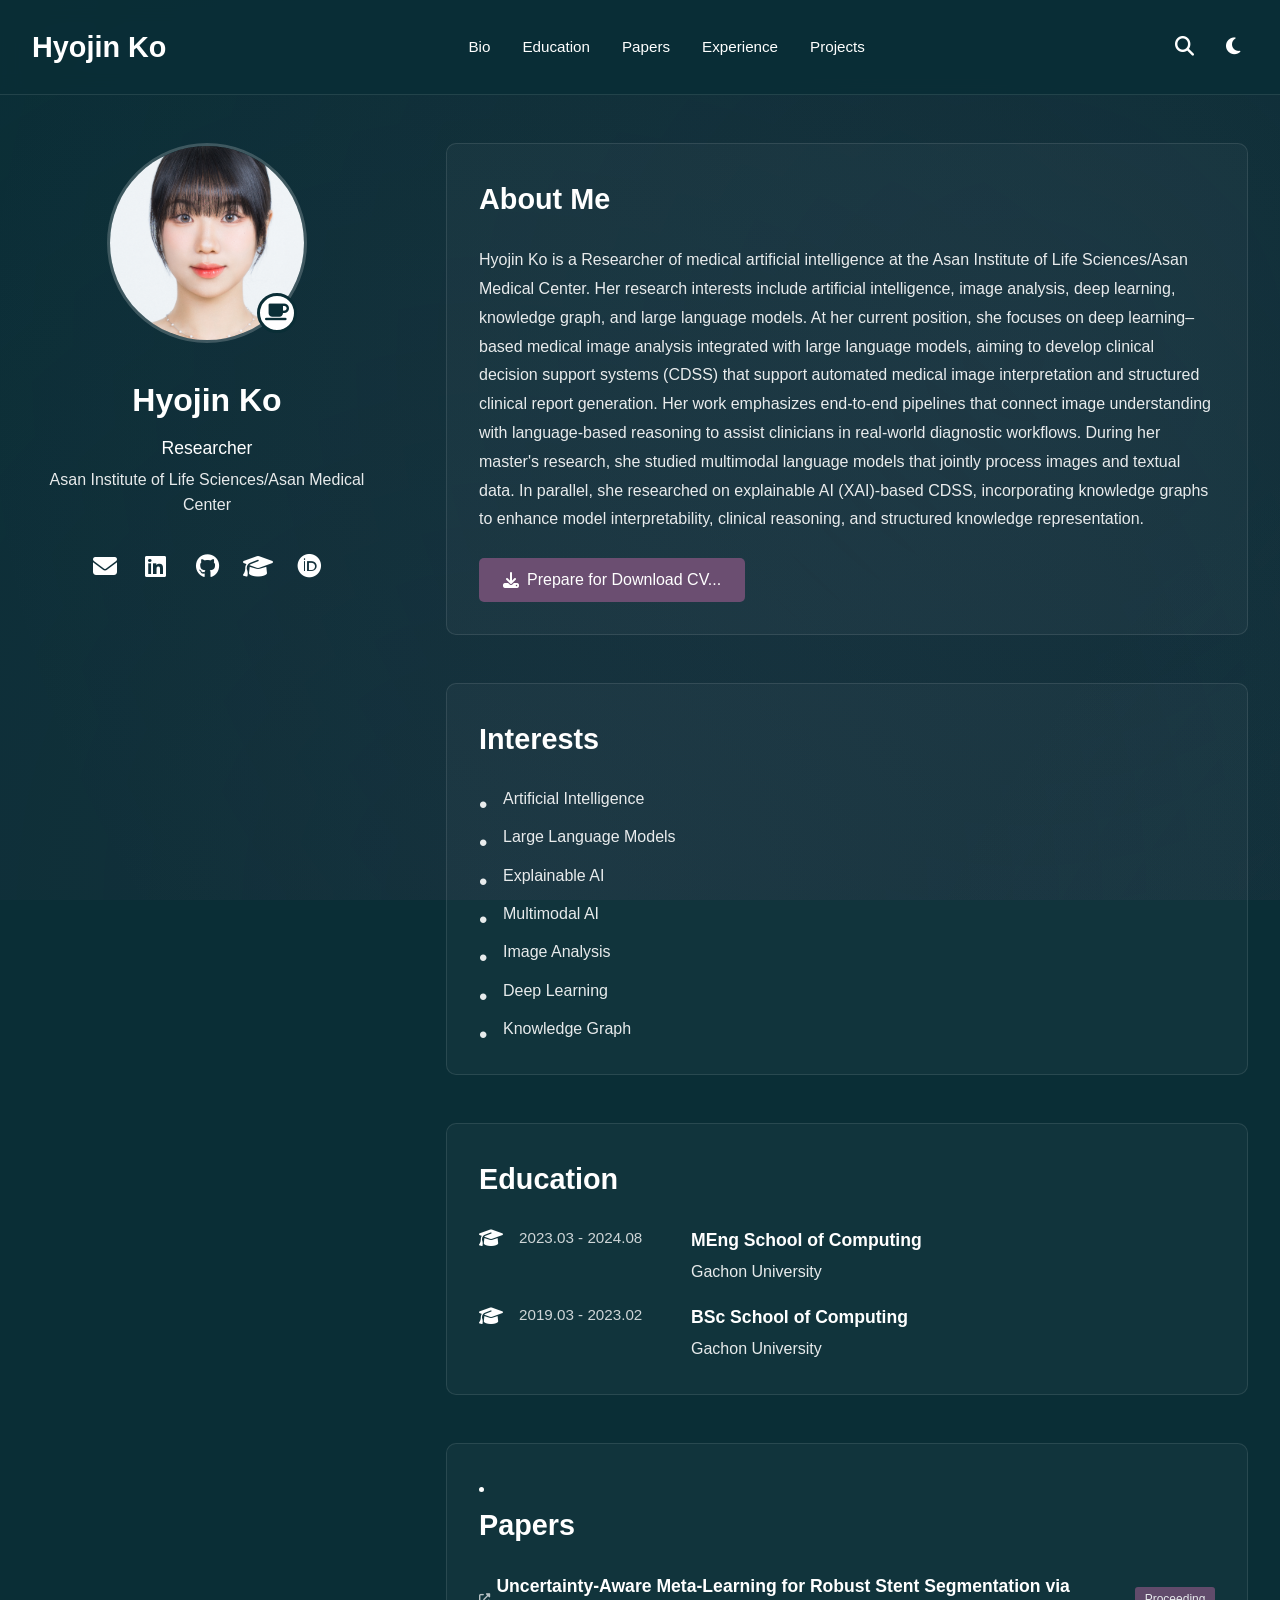
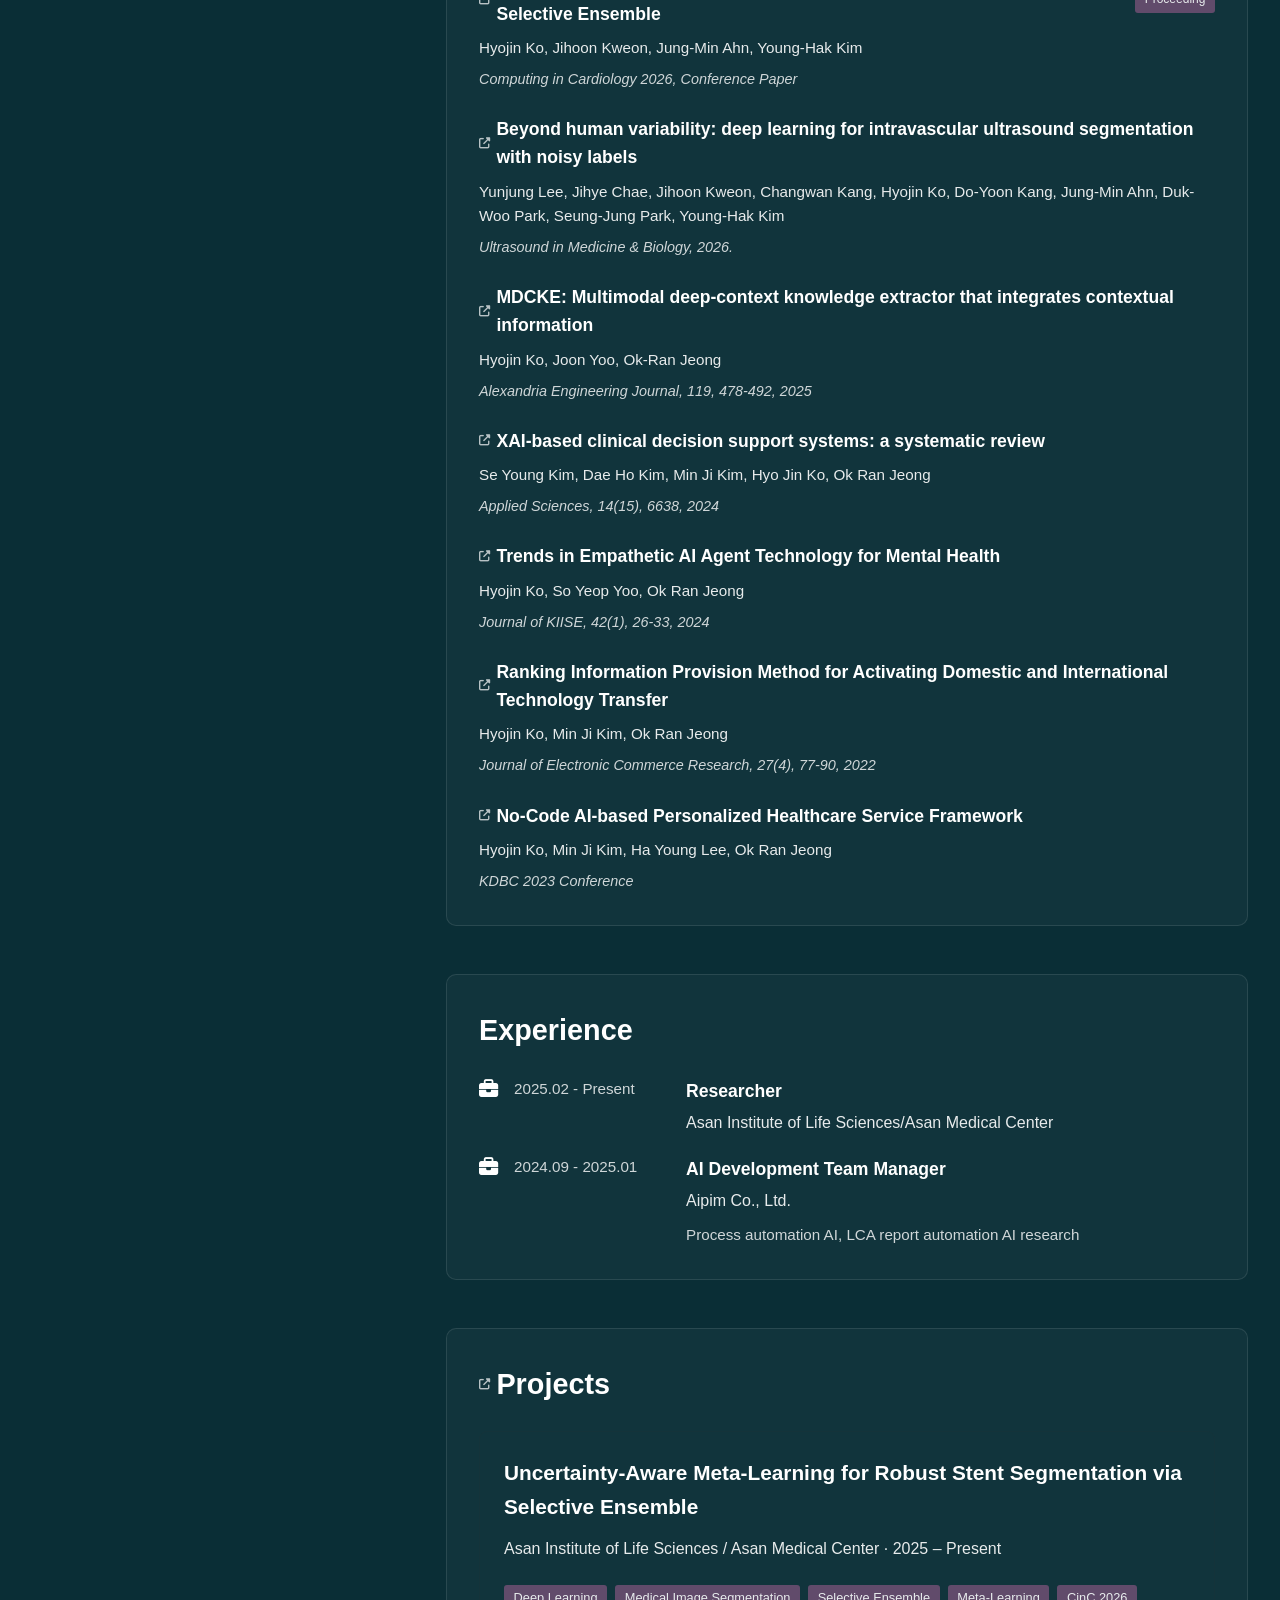
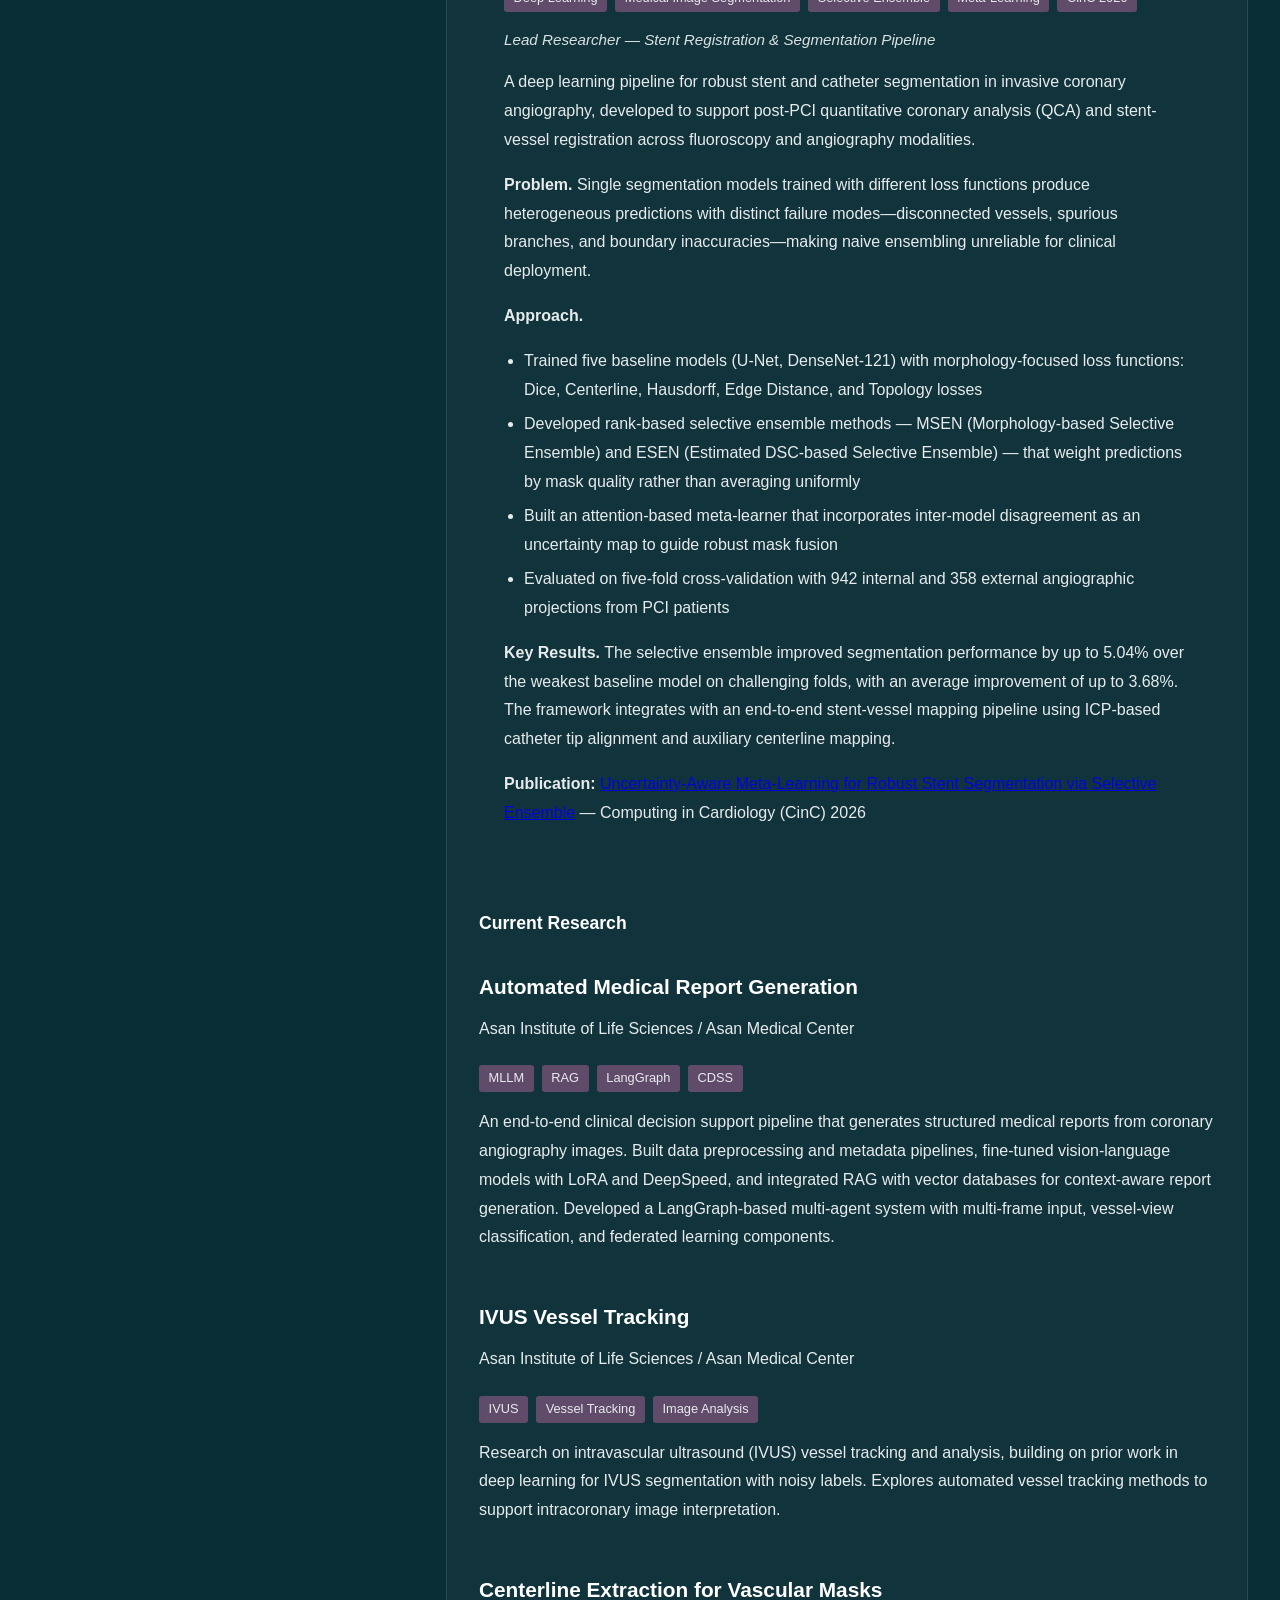
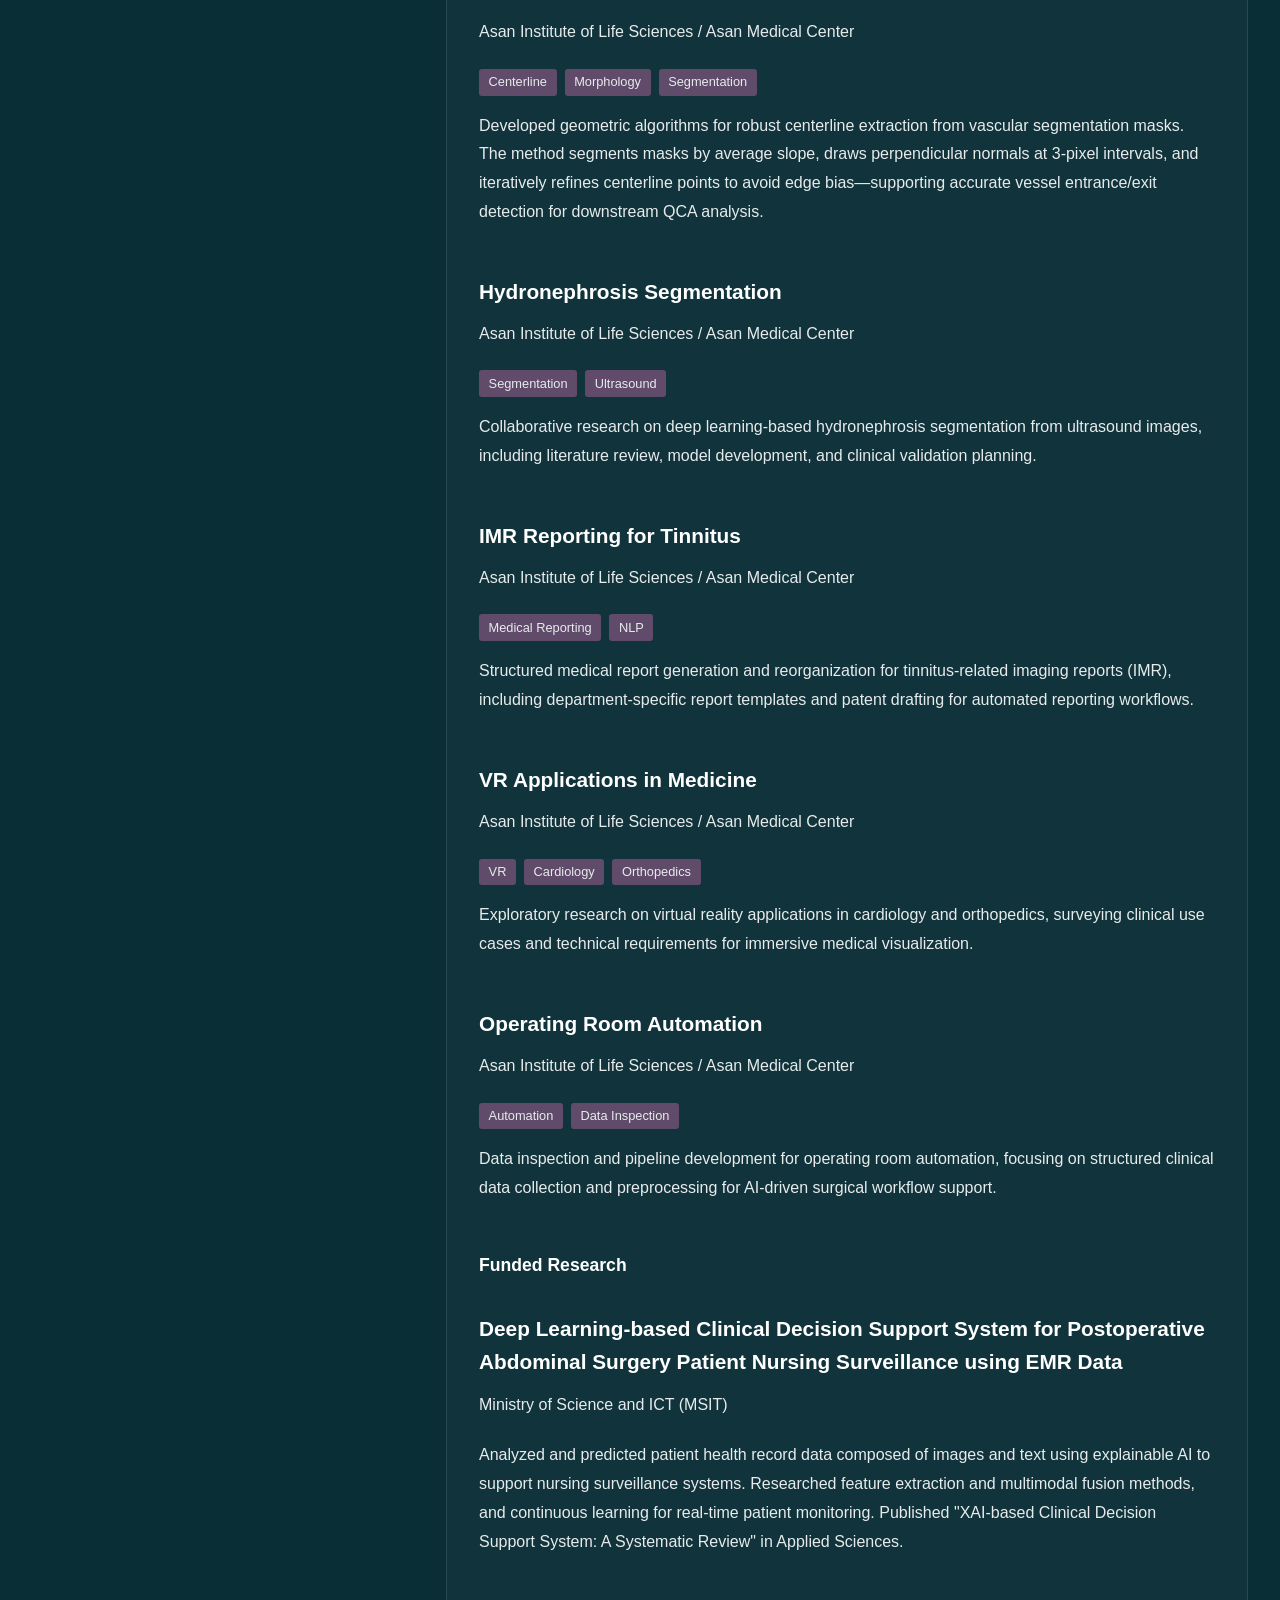
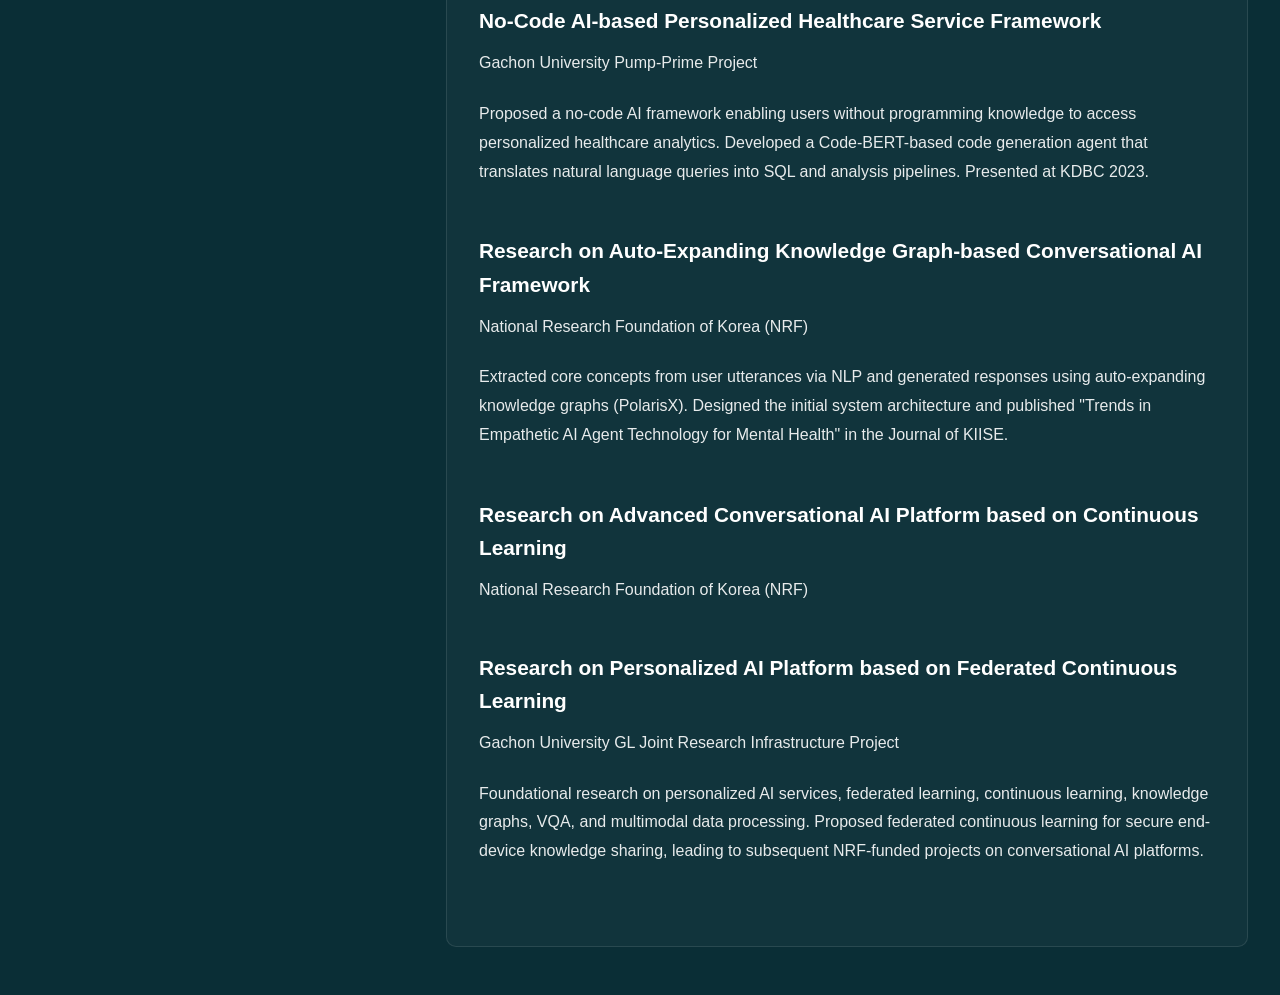
==== index.html @ 6369c0cd "Add portfolio projects section" ====
<!DOCTYPE html>
<html lang="ko">
<head>
    <meta charset="UTF-8">
    <meta name="viewport" content="width=device-width, initial-scale=1.0">
    <title>Hyojin Ko - Personal Page</title>
    <link rel="stylesheet" href="styles.css">
    <link rel="stylesheet" href="https://cdnjs.cloudflare.com/ajax/libs/font-awesome/6.4.0/css/all.min.css">
</head>
<body>
    <header class="header">
        <nav class="navbar">
            <div class="nav-left">
                <h1 class="logo">Hyojin Ko</h1>
            </div>
            <div class="nav-center">
                <a href="#about" class="nav-link">Bio</a>
                <a href="#education" class="nav-link">Education</a>
                <a href="#papers" class="nav-link">Papers</a>
                <a href="#experience" class="nav-link">Experience</a>
                <a href="#projects" class="nav-link">Projects</a>
            </div>
            <div class="nav-right">
                <button class="icon-btn" id="searchBtn">
                    <i class="fas fa-search"></i>
                </button>
                <button class="icon-btn" id="themeToggle">
                    <i class="fas fa-moon"></i>
                </button>
            </div>
        </nav>
    </header>

    <main class="main-content">
        <div class="container">
            <div class="left-column">
                <div class="profile-section">
                    <div class="profile-image-wrapper">
                        <img src="20240612_003.JPG" alt="Profile" class="profile-image">
                        <a href="https://www.linkedin.com/messaging/compose/?recipient=hyojin-ko-a437562a6" class="coffee-icon" target="_blank" rel="noopener noreferrer" aria-label="Let's have coffee chat">
                            <i class="fas fa-coffee"></i>
                        </a>
                    </div>
                    <h2 class="profile-name">Hyojin Ko</h2>
                    <p class="profile-title">Researcher</p>
                    <p class="profile-affiliation">Asan Institute of Life Sciences/Asan Medical Center</p>
                    
                    <div class="social-icons">
                        <a href="mailto:sarahyo941@gmail.com" class="social-icon" aria-label="Email">
                            <i class="fas fa-envelope"></i>
                        </a>
                        <a href="https://www.linkedin.com/in/hyojin-ko-a437562a6/" class="social-icon" aria-label="LinkedIn">
                            <i class="fab fa-linkedin"></i>
                        </a>
                        <a href="https://github.com/Hyojinko" class="social-icon" aria-label="GitHub">
                            <i class="fab fa-github"></i>
                        </a>
                        <a href="https://scholar.google.com/citations?hl=en&view_op=list_works&authuser=2&gmla=AElLoL0rs2Lzu6BFmk8e02G81ch_b60jBZWBM0wSTkwHkV2OpHihIGPLgSGc7qKciC6INFM9h_kGq2kBxNkHRA&user=Vq0Z0AUAAAAJ" class="social-icon" aria-label="Google Scholar">
                            <i class="fas fa-graduation-cap"></i>
                        </a>
                        <a href="https://orcid.org/0000-0003-0545-8152" class="social-icon" aria-label="ORCID">
                            <i class="fab fa-orcid"></i>
                        </a>
                    </div>
                </div>
            </div>

            <div class="right-column">
                <section class="content-section" id="about">
                    <h2 class="section-title">About Me</h2>
                    <p class="section-text">
                        Hyojin Ko is a Researcher of medical artificial intelligence at the Asan Institute of Life Sciences/Asan Medical Center. 
                        Her research interests include artificial intelligence, image analysis, deep learning, knowledge graph, and large language models. 
                        
                        At her current position, she focuses on deep learning–based medical image analysis integrated with large language models, aiming to develop clinical decision support systems (CDSS) that support automated medical image interpretation and structured clinical report generation. 
                        Her work emphasizes end-to-end pipelines that connect image understanding with language-based reasoning to assist clinicians in real-world diagnostic workflows.

                        During her master's research, she studied multimodal language models that jointly process images and textual data. 
                        In parallel, she researched on explainable AI (XAI)-based CDSS, incorporating knowledge graphs to enhance model interpretability, clinical reasoning, and structured knowledge representation.
                    </p>
                    <button class="cv-button">
                        <i class="fas fa-download"></i>
                        Prepare for Download CV...
                    </button>
                </section>

                <section class="content-section" id="interests">
                    <h2 class="section-title">Interests</h2>
                    <ul class="interests-list">
                        <li>Artificial Intelligence</li>
                        <li>Large Language Models</li>
                        <li>Explainable AI</li>
                        <li>Multimodal AI</li>
                        <li>Image Analysis</li>
                        <li>Deep Learning</li>
                        <li>Knowledge Graph</li>
                    </ul>
                </section>

                <section class="content-section" id="education">
                    <h2 class="section-title">Education</h2>
                    <ul class="education-list">
                        <li>
                            <i class="fas fa-graduation-cap"></i>
                            <div class="education-item">
                                <div class="education-period">2023.03 - 2024.08</div>
                                <div class="education-details">
                                    <div class="education-degree">MEng School of Computing</div>
                                    <div class="education-school">Gachon University</div>
                                </div>
                            </div>
                        </li>
                        <li>
                            <i class="fas fa-graduation-cap"></i>
                            <div class="education-item">
                                <div class="education-period">2019.03 - 2023.02</div>
                                <div class="education-details">
                                    <div class="education-degree">BSc School of Computing</div>
                                    <div class="education-school">Gachon University</div>
                                </div>
                            </div>
                        </li>
                    </ul>
                </section>

                <section class="content-section" id="papers">
                    
                    <li>

                    <h2 class="section-title">Papers</h2>
                    <ul class="papers-list">
                        <li>
                            <div class="paper-item">
                                <div class="paper-title">
                                    <a href="https://cinc2026.org/" target="_blank" rel="noopener noreferrer">
                                        <i class="fas fa-external-link-alt paper-link-icon"></i>
                                        Uncertainty-Aware Meta-Learning for Robust Stent Segmentation via Selective Ensemble
                                        <span class="paper-status">Proceeding</span>
                                    </a>
                                </div>
                                <div class="paper-authors">Hyojin Ko, Jihoon Kweon, Jung-Min Ahn, Young-Hak Kim</div>
                                <div class="paper-venue">Computing in Cardiology 2026, Conference Paper</div>
                            </div>
                        </li>
                        <li>
                            <div class="paper-item">
                                <div class="paper-title">
                                    <a href="https://www.sciencedirect.com/science/article/pii/S0301562926000293" target="_blank" rel="noopener noreferrer">
                                        <i class="fas fa-external-link-alt paper-link-icon"></i>
                                        Beyond human variability: deep learning for intravascular ultrasound segmentation with noisy labels
                                    </a>
                                </div>
                                <div class="paper-authors">Yunjung Lee, Jihye Chae, Jihoon Kweon, Changwan Kang, Hyojin Ko, Do-Yoon Kang, Jung-Min Ahn, Duk-Woo Park, Seung-Jung Park, Young-Hak Kim</div>
                                <div class="paper-venue">Ultrasound in Medicine & Biology, 2026.</div>
                            </div>
                        </li>
                        <li>
                            <div class="paper-item">
                                <div class="paper-title">
                                    <a href="https://www.sciencedirect.com/science/article/pii/S1110016825001474" target="_blank" rel="noopener noreferrer">
                                        <i class="fas fa-external-link-alt paper-link-icon"></i>
                                        MDCKE: Multimodal deep-context knowledge extractor that integrates contextual information
                                    </a>
                                </div>
                                <div class="paper-authors">Hyojin Ko, Joon Yoo, Ok-Ran Jeong</div>
                                <div class="paper-venue">Alexandria Engineering Journal, 119, 478-492, 2025</div>
                            </div>
                        </li>
                        <li>
                            <div class="paper-item">
                                <div class="paper-title">
                                    <a href="https://www.mdpi.com/2076-3417/14/15/6638" target="_blank" rel="noopener noreferrer">
                                        <i class="fas fa-external-link-alt paper-link-icon"></i>
                                        XAI-based clinical decision support systems: a systematic review
                                    </a>
                                </div>
                                <div class="paper-authors">Se Young Kim, Dae Ho Kim, Min Ji Kim, Hyo Jin Ko, Ok Ran Jeong</div>
                                <div class="paper-venue">Applied Sciences, 14(15), 6638, 2024</div>
                            </div>
                        </li>
                        <li>
                            <div class="paper-item">
                                <div class="paper-title">
                                    <a href="https://www.dbpia.co.kr/pdf/pdfView.do?nodeId=NODE11702759" target="_blank" rel="noopener noreferrer">
                                        <i class="fas fa-external-link-alt paper-link-icon"></i>
                                        Trends in Empathetic AI Agent Technology for Mental Health
                                    </a>
                                </div>
                                <div class="paper-authors">Hyojin Ko, So Yeop Yoo, Ok Ran Jeong</div>
                                <div class="paper-venue">Journal of KIISE, 42(1), 26-33, 2024</div>
                            </div>
                        </li>
                        <li>
                            <div class="paper-item">
                                <div class="paper-title">
                                    <a href="https://www.dbpia.co.kr/pdf/pdfView.do?nodeId=NODE11169343" target="_blank" rel="noopener noreferrer">
                                        <i class="fas fa-external-link-alt paper-link-icon"></i>
                                        Ranking Information Provision Method for Activating Domestic and International Technology Transfer
                                    </a>
                                </div>
                                <div class="paper-authors">Hyojin Ko, Min Ji Kim, Ok Ran Jeong</div>
                                <div class="paper-venue">Journal of Electronic Commerce Research, 27(4), 77-90, 2022</div>
                            </div>
                        </li>
                        <li>
                            <div class="paper-item">
                                <div class="paper-title">
                                    <a href="https://www.dbsociety.kr/kdbc/kdbc2023/program.html" target="_blank" rel="noopener noreferrer">
                                        <i class="fas fa-external-link-alt paper-link-icon"></i>
                                        No-Code AI-based Personalized Healthcare Service Framework
                                    </a>
                                </div>
                                <div class="paper-authors">Hyojin Ko, Min Ji Kim, Ha Young Lee, Ok Ran Jeong</div>
                                <div class="paper-venue">KDBC 2023 Conference</div>
                            </div>
                        </li>
                    </ul>
                </section>

               
                <section class="content-section" id="experience">
                    <h2 class="section-title">Experience</h2>
                    <ul class="experience-list">
                        <li>
                            <i class="fas fa-briefcase"></i>
                            <div class="experience-item">
                                <div class="experience-period">2025.02 - Present</div>
                                <div class="experience-details">
                                    <div class="experience-title">Researcher</div>
                                    <div class="experience-company">Asan Institute of Life Sciences/Asan Medical Center</div>
                                </div>
                            </div>
                        </li>
                        <li>
                            <i class="fas fa-briefcase"></i>
                            <div class="experience-item">
                                <div class="experience-period">2024.09 - 2025.01</div>
                                <div class="experience-details">
                                    <div class="experience-title">AI Development Team Manager</div>
                                    <div class="experience-company">Aipim Co., Ltd.</div>
                                    <div class="experience-description">Process automation AI, LCA report automation AI research</div>
                                </div>
                            </div>
                        </li>
                        
                    </ul>
                </section>

                <section class="content-section" id="projects">
                    <h2 class="section-title">
                        <a href="projects.html" class="section-title-link">
                            <i class="fas fa-external-link-alt paper-link-icon"></i>
                            Projects
                        </a>
                    </h2>

                    <div class="portfolio-featured">
                        <div class="project-item" style="margin-bottom: 0;">
                            <h3 class="project-title">Uncertainty-Aware Meta-Learning for Robust Stent Segmentation via Selective Ensemble</h3>
                            <div class="project-organization">Asan Institute of Life Sciences / Asan Medical Center &middot; 2025 – Present</div>
                            <div class="project-meta">
                                <span class="project-tag">Deep Learning</span>
                                <span class="project-tag">Medical Image Segmentation</span>
                                <span class="project-tag">Selective Ensemble</span>
                                <span class="project-tag">Meta-Learning</span>
                                <span class="project-tag">CinC 2026</span>
                            </div>
                            <div class="project-role">Lead Researcher — Stent Registration &amp; Segmentation Pipeline</div>
                            <div class="project-description">
                                <p>
                                    A deep learning pipeline for robust stent and catheter segmentation in invasive coronary angiography, developed to support post-PCI quantitative coronary analysis (QCA) and stent-vessel registration across fluoroscopy and angiography modalities.
                                </p>
                                <p><strong>Problem.</strong> Single segmentation models trained with different loss functions produce heterogeneous predictions with distinct failure modes—disconnected vessels, spurious branches, and boundary inaccuracies—making naive ensembling unreliable for clinical deployment.</p>
                                <p><strong>Approach.</strong></p>
                                <ul>
                                    <li>Trained five baseline models (U-Net, DenseNet-121) with morphology-focused loss functions: Dice, Centerline, Hausdorff, Edge Distance, and Topology losses</li>
                                    <li>Developed rank-based selective ensemble methods — MSEN (Morphology-based Selective Ensemble) and ESEN (Estimated DSC-based Selective Ensemble) — that weight predictions by mask quality rather than averaging uniformly</li>
                                    <li>Built an attention-based meta-learner that incorporates inter-model disagreement as an uncertainty map to guide robust mask fusion</li>
                                    <li>Evaluated on five-fold cross-validation with 942 internal and 358 external angiographic projections from PCI patients</li>
                                </ul>
                                <p><strong>Key Results.</strong> The selective ensemble improved segmentation performance by up to 5.04% over the weakest baseline model on challenging folds, with an average improvement of up to 3.68%. The framework integrates with an end-to-end stent-vessel mapping pipeline using ICP-based catheter tip alignment and auxiliary centerline mapping.</p>
                                <p>
                                    <strong>Publication:</strong>
                                    <a href="https://cinc2026.org/" target="_blank" rel="noopener noreferrer">Uncertainty-Aware Meta-Learning for Robust Stent Segmentation via Selective Ensemble</a> — Computing in Cardiology (CinC) 2026
                                </p>
                            </div>
                        </div>
                    </div>

                    <h3 class="project-subsection-title">Current Research</h3>

                    <div class="project-item">
                        <h3 class="project-title">Automated Medical Report Generation</h3>
                        <div class="project-organization">Asan Institute of Life Sciences / Asan Medical Center</div>
                        <div class="project-meta">
                            <span class="project-tag">MLLM</span>
                            <span class="project-tag">RAG</span>
                            <span class="project-tag">LangGraph</span>
                            <span class="project-tag">CDSS</span>
                        </div>
                        <div class="project-description">
                            <p>
                                An end-to-end clinical decision support pipeline that generates structured medical reports from coronary angiography images. Built data preprocessing and metadata pipelines, fine-tuned vision-language models with LoRA and DeepSpeed, and integrated RAG with vector databases for context-aware report generation. Developed a LangGraph-based multi-agent system with multi-frame input, vessel-view classification, and federated learning components.
                            </p>
                        </div>
                    </div>

                    <div class="project-item">
                        <h3 class="project-title">IVUS Vessel Tracking</h3>
                        <div class="project-organization">Asan Institute of Life Sciences / Asan Medical Center</div>
                        <div class="project-meta">
                            <span class="project-tag">IVUS</span>
                            <span class="project-tag">Vessel Tracking</span>
                            <span class="project-tag">Image Analysis</span>
                        </div>
                        <div class="project-description">
                            <p>
                                Research on intravascular ultrasound (IVUS) vessel tracking and analysis, building on prior work in deep learning for IVUS segmentation with noisy labels. Explores automated vessel tracking methods to support intracoronary image interpretation.
                            </p>
                        </div>
                    </div>

                    <div class="project-item">
                        <h3 class="project-title">Centerline Extraction for Vascular Masks</h3>
                        <div class="project-organization">Asan Institute of Life Sciences / Asan Medical Center</div>
                        <div class="project-meta">
                            <span class="project-tag">Centerline</span>
                            <span class="project-tag">Morphology</span>
                            <span class="project-tag">Segmentation</span>
                        </div>
                        <div class="project-description">
                            <p>
                                Developed geometric algorithms for robust centerline extraction from vascular segmentation masks. The method segments masks by average slope, draws perpendicular normals at 3-pixel intervals, and iteratively refines centerline points to avoid edge bias—supporting accurate vessel entrance/exit detection for downstream QCA analysis.
                            </p>
                        </div>
                    </div>

                    <div class="project-item">
                        <h3 class="project-title">Hydronephrosis Segmentation</h3>
                        <div class="project-organization">Asan Institute of Life Sciences / Asan Medical Center</div>
                        <div class="project-meta">
                            <span class="project-tag">Segmentation</span>
                            <span class="project-tag">Ultrasound</span>
                        </div>
                        <div class="project-description">
                            <p>
                                Collaborative research on deep learning-based hydronephrosis segmentation from ultrasound images, including literature review, model development, and clinical validation planning.
                            </p>
                        </div>
                    </div>

                    <div class="project-item">
                        <h3 class="project-title">IMR Reporting for Tinnitus</h3>
                        <div class="project-organization">Asan Institute of Life Sciences / Asan Medical Center</div>
                        <div class="project-meta">
                            <span class="project-tag">Medical Reporting</span>
                            <span class="project-tag">NLP</span>
                        </div>
                        <div class="project-description">
                            <p>
                                Structured medical report generation and reorganization for tinnitus-related imaging reports (IMR), including department-specific report templates and patent drafting for automated reporting workflows.
                            </p>
                        </div>
                    </div>

                    <div class="project-item">
                        <h3 class="project-title">VR Applications in Medicine</h3>
                        <div class="project-organization">Asan Institute of Life Sciences / Asan Medical Center</div>
                        <div class="project-meta">
                            <span class="project-tag">VR</span>
                            <span class="project-tag">Cardiology</span>
                            <span class="project-tag">Orthopedics</span>
                        </div>
                        <div class="project-description">
                            <p>
                                Exploratory research on virtual reality applications in cardiology and orthopedics, surveying clinical use cases and technical requirements for immersive medical visualization.
                            </p>
                        </div>
                    </div>

                    <div class="project-item">
                        <h3 class="project-title">Operating Room Automation</h3>
                        <div class="project-organization">Asan Institute of Life Sciences / Asan Medical Center</div>
                        <div class="project-meta">
                            <span class="project-tag">Automation</span>
                            <span class="project-tag">Data Inspection</span>
                        </div>
                        <div class="project-description">
                            <p>
                                Data inspection and pipeline development for operating room automation, focusing on structured clinical data collection and preprocessing for AI-driven surgical workflow support.
                            </p>
                        </div>
                    </div>

                    <h3 class="project-subsection-title">Funded Research</h3>

                    <div class="project-item">
                        <h3 class="project-title">Deep Learning-based Clinical Decision Support System for Postoperative Abdominal Surgery Patient Nursing Surveillance using EMR Data</h3>
                        <div class="project-organization">Ministry of Science and ICT (MSIT)</div>
                        <div class="project-description">
                            <p>
                                Analyzed and predicted patient health record data composed of images and text using explainable AI to support nursing surveillance systems. Researched feature extraction and multimodal fusion methods, and continuous learning for real-time patient monitoring. Published "XAI-based Clinical Decision Support System: A Systematic Review" in Applied Sciences.
                            </p>
                        </div>
                    </div>

                    <div class="project-item">
                        <h3 class="project-title">No-Code AI-based Personalized Healthcare Service Framework</h3>
                        <div class="project-organization">Gachon University Pump-Prime Project</div>
                        <div class="project-description">
                            <p>
                                Proposed a no-code AI framework enabling users without programming knowledge to access personalized healthcare analytics. Developed a Code-BERT-based code generation agent that translates natural language queries into SQL and analysis pipelines. Presented at KDBC 2023.
                            </p>
                        </div>
                    </div>

                    <div class="project-item">
                        <h3 class="project-title">Research on Auto-Expanding Knowledge Graph-based Conversational AI Framework</h3>
                        <div class="project-organization">National Research Foundation of Korea (NRF)</div>
                        <div class="project-description">
                            <p>
                                Extracted core concepts from user utterances via NLP and generated responses using auto-expanding knowledge graphs (PolarisX). Designed the initial system architecture and published "Trends in Empathetic AI Agent Technology for Mental Health" in the Journal of KIISE.
                            </p>
                        </div>
                    </div>

                    <div class="project-item">
                        <h3 class="project-title">Research on Advanced Conversational AI Platform based on Continuous Learning</h3>
                        <div class="project-organization">National Research Foundation of Korea (NRF)</div>
                    </div>

                    <div class="project-item">
                        <h3 class="project-title">Research on Personalized AI Platform based on Federated Continuous Learning</h3>
                        <div class="project-organization">Gachon University GL Joint Research Infrastructure Project</div>
                        <div class="project-description">
                            <p>
                                Foundational research on personalized AI services, federated learning, continuous learning, knowledge graphs, VQA, and multimodal data processing. Proposed federated continuous learning for secure end-device knowledge sharing, leading to subsequent NRF-funded projects on conversational AI platforms.
                            </p>
                        </div>
                    </div>
                </section>

            </div>
        </div>
    </main>

    <script src="script.js"></script>
</body>
</html>
---- styles.css ----
* {
    margin: 0;
    padding: 0;
    box-sizing: border-box;
}

html {
    scroll-behavior: smooth;
}

:root {
    --bg-color: #0a2e36;
    --text-color: #ffffff;
    --accent-color: #6b4e71;
    --hover-color: #8b6f91;
    --pattern-color: rgba(107, 78, 113, 0.1);
}

body {
    font-family: -apple-system, BlinkMacSystemFont, 'Segoe UI', Roboto, Oxygen, Ubuntu, Cantarell, sans-serif;
    background-color: var(--bg-color);
    color: var(--text-color);
    line-height: 1.6;
    min-height: 100vh;
    position: relative;
    overflow-x: hidden;
}

body::before {
    content: '';
    position: fixed;
    top: 0;
    left: 0;
    width: 100%;
    height: 100%;
    background: 
        radial-gradient(circle at 20% 50%, var(--pattern-color) 0%, transparent 50%),
        radial-gradient(circle at 80% 80%, var(--pattern-color) 0%, transparent 50%),
        radial-gradient(circle at 40% 20%, var(--pattern-color) 0%, transparent 50%);
    background-size: 200% 200%;
    animation: wave 20s ease-in-out infinite;
    pointer-events: none;
    z-index: 0;
}

@keyframes wave {
    0%, 100% {
        background-position: 0% 50%;
    }
    50% {
        background-position: 100% 50%;
    }
}

.header {
    position: sticky;
    top: 0;
    z-index: 100;
    background-color: rgba(10, 46, 54, 0.95);
    backdrop-filter: blur(10px);
    border-bottom: 1px solid rgba(255, 255, 255, 0.1);
}

.navbar {
    max-width: 1400px;
    margin: 0 auto;
    padding: 1.5rem 2rem;
    display: flex;
    justify-content: space-between;
    align-items: center;
    position: relative;
    z-index: 1;
}

.nav-left .logo {
    font-size: 1.8rem;
    font-weight: bold;
    color: var(--text-color);
}

.nav-center {
    display: flex;
    gap: 2rem;
    flex-wrap: wrap;
}

.nav-link {
    color: var(--text-color);
    text-decoration: none;
    font-size: 0.95rem;
    transition: opacity 0.3s ease;
}

.nav-link:hover {
    opacity: 0.7;
    text-decoration: none;
}

.nav-right {
    display: flex;
    gap: 1rem;
}

.icon-btn {
    background: none;
    border: none;
    color: var(--text-color);
    font-size: 1.2rem;
    cursor: pointer;
    padding: 0.5rem;
    transition: opacity 0.3s ease;
}

.icon-btn:hover {
    opacity: 0.7;
}

.main-content {
    position: relative;
    z-index: 1;
    padding: 3rem 2rem;
}

.container {
    max-width: 1400px;
    margin: 0 auto;
    display: grid;
    grid-template-columns: 350px 1fr;
    gap: 4rem;
    align-items: start;
}

.left-column {
    position: sticky;
    top: 100px;
}

.profile-section {
    text-align: center;
}

.profile-image-wrapper {
    position: relative;
    display: inline-block;
    margin-bottom: 1.5rem;
}

.profile-image {
    width: 200px;
    height: 200px;
    border-radius: 50%;
    object-fit: cover;
    border: 3px solid rgba(255, 255, 255, 0.2);
    display: block;
}

.coffee-icon {
    position: absolute;
    bottom: 10px;
    right: 10px;
    background-color: var(--text-color);
    color: var(--bg-color);
    width: 40px;
    height: 40px;
    border-radius: 50%;
    display: flex;
    align-items: center;
    justify-content: center;
    font-size: 1.2rem;
    border: 3px solid var(--bg-color);
    text-decoration: none;
    transition: transform 0.3s ease, opacity 0.3s ease;
}

.coffee-icon:hover {
    transform: scale(1.1);
    opacity: 0.9;
}

.profile-name {
    font-size: 2rem;
    font-weight: bold;
    margin-bottom: 0.5rem;
    color: var(--text-color);
}

.profile-name-chinese {
    font-size: 1.3rem;
    margin-bottom: 1rem;
    color: var(--text-color);
}

.profile-title {
    font-size: 1.1rem;
    margin-bottom: 0.3rem;
    color: var(--text-color);
}

.profile-affiliation {
    font-size: 1rem;
    margin-bottom: 2rem;
    color: var(--text-color);
    opacity: 0.9;
}

.social-icons {
    display: flex;
    justify-content: center;
    gap: 1.2rem;
    flex-wrap: wrap;
    align-items: center;
}

.social-icon {
    color: var(--text-color);
    font-size: 1.5rem;
    transition: opacity 0.3s ease;
    text-decoration: none;
    display: flex;
    align-items: center;
    justify-content: center;
    width: 2rem;
    height: 2rem;
}

.social-icon:hover {
    opacity: 0.7;
}

.right-column {
    display: flex;
    flex-direction: column;
    gap: 3rem;
}

.content-section {
    background-color: rgba(255, 255, 255, 0.03);
    padding: 2rem;
    border-radius: 10px;
    border: 1px solid rgba(255, 255, 255, 0.1);
}

.section-title {
    font-size: 1.8rem;
    font-weight: bold;
    margin-bottom: 1.5rem;
    color: var(--text-color);
}

.section-title-link {
    color: var(--text-color);
    text-decoration: none;
    transition: opacity 0.3s ease;
    display: flex;
    align-items: center;
    gap: 0.4rem;
}

.section-title-link:hover {
    opacity: 0.7;
    text-decoration: none;
}

.section-text {
    font-size: 1rem;
    line-height: 1.8;
    margin-bottom: 1.5rem;
    color: var(--text-color);
    opacity: 0.9;
}

.cv-button {
    background-color: var(--accent-color);
    color: var(--text-color);
    border: none;
    padding: 0.8rem 1.5rem;
    font-size: 1rem;
    border-radius: 5px;
    cursor: pointer;
    display: inline-flex;
    align-items: center;
    gap: 0.5rem;
    transition: background-color 0.3s ease;
}

.cv-button:hover {
    background-color: var(--hover-color);
}

.interests-list {
    list-style: none;
    display: flex;
    flex-direction: column;
    gap: 0.8rem;
}

.interests-list li {
    font-size: 1rem;
    color: var(--text-color);
    opacity: 0.9;
    padding-left: 1.5rem;
    position: relative;
}

.interests-list li::before {
    content: '•';
    position: absolute;
    left: 0;
    font-size: 1.5rem;
    color: var(--text-color);
}

.education-list {
    list-style: none;
    display: flex;
    flex-direction: column;
    gap: 1.2rem;
}

.education-list li {
    display: flex;
    align-items: flex-start;
    gap: 1rem;
}

.education-list li i {
    font-size: 1.2rem;
    color: var(--text-color);
    margin-top: 0.2rem;
}

.education-item {
    display: flex;
    gap: 2rem;
    align-items: flex-start;
    flex: 1;
}

.education-period {
    font-size: 0.95rem;
    color: var(--text-color);
    opacity: 0.8;
    min-width: 140px;
    font-weight: 500;
}

.education-details {
    flex: 1;
    display: flex;
    flex-direction: column;
    gap: 0.3rem;
}

.education-degree {
    font-size: 1.1rem;
    color: var(--text-color);
    font-weight: 600;
}

.education-school {
    font-size: 1rem;
    color: var(--text-color);
    opacity: 0.9;
}

.experience-list {
    list-style: none;
    display: flex;
    flex-direction: column;
    gap: 1.2rem;
}

.experience-list li {
    display: flex;
    align-items: flex-start;
    gap: 1rem;
}

.experience-list li i {
    font-size: 1.2rem;
    color: var(--text-color);
    margin-top: 0.2rem;
}

.experience-item {
    display: flex;
    gap: 2rem;
    align-items: flex-start;
    flex: 1;
}

.experience-period {
    font-size: 0.95rem;
    color: var(--text-color);
    opacity: 0.8;
    min-width: 140px;
    font-weight: 500;
}

.experience-details {
    flex: 1;
    display: flex;
    flex-direction: column;
    gap: 0.3rem;
}

.experience-title {
    font-size: 1.1rem;
    color: var(--text-color);
    font-weight: 600;
}

.experience-company {
    font-size: 1rem;
    color: var(--text-color);
    opacity: 0.9;
}

.experience-description {
    font-size: 0.95rem;
    color: var(--text-color);
    opacity: 0.8;
    margin-top: 0.3rem;
}

.papers-list {
    list-style: none;
    display: flex;
    flex-direction: column;
    gap: 1.5rem;
}

.papers-list li {
    display: flex;
    align-items: flex-start;
}

.paper-item {
    display: flex;
    flex-direction: column;
    gap: 0.5rem;
    width: 100%;
}

.paper-title {
    font-size: 1.1rem;
    font-weight: 600;
    display: flex;
    align-items: center;
    gap: 0.8rem;
    flex-wrap: wrap;
}

.paper-title a {
    color: var(--text-color);
    text-decoration: none;
    transition: opacity 0.3s ease;
    display: flex;
    align-items: center;
    gap: 0.4rem;
}

.paper-title a:hover {
    opacity: 0.7;
    text-decoration: none;
}

.paper-link-icon {
    font-size: 0.7rem;
    opacity: 0.7;
}

.projects-list {
    list-style: none;
    display: flex;
    flex-direction: column;
    gap: 1.5rem;
}

.project-item-link {
    display: flex;
    flex-direction: column;
    gap: 0.5rem;
}

.project-link {
    color: var(--text-color);
    text-decoration: none;
    transition: opacity 0.3s ease;
    display: flex;
    align-items: center;
    gap: 0.4rem;
    font-size: 1.1rem;
    font-weight: 600;
}

.project-link:hover {
    opacity: 0.7;
    text-decoration: none;
}

.project-title-text {
    font-size: 1.1rem;
    font-weight: 600;
    color: var(--text-color);
}

.project-org-link {
    font-size: 0.95rem;
    color: var(--text-color);
    opacity: 0.9;
    margin-left: 0;
}

.project-item {
    margin-bottom: 3rem;
}

.project-title {
    font-size: 1.3rem;
    font-weight: 600;
    color: var(--text-color);
    margin-bottom: 0.8rem;
}

.project-organization {
    font-size: 1rem;
    color: var(--text-color);
    opacity: 0.9;
    margin-bottom: 1.5rem;
}

.project-description {
    font-size: 1rem;
    line-height: 1.8;
    color: var(--text-color);
    opacity: 0.9;
}

.project-description p {
    margin-bottom: 1rem;
}

.project-subsection-title {
    font-size: 1.1rem;
    font-weight: 600;
    color: var(--text-color);
    margin: 2.5rem 0 1.5rem;
    padding-bottom: 0.5rem;
    border-bottom: 1px solid var(--border-color, rgba(55, 53, 47, 0.09));
}

.project-meta {
    display: flex;
    flex-wrap: wrap;
    gap: 0.5rem;
    margin-bottom: 1rem;
}

.project-tag {
    font-size: 0.8rem;
    padding: 0.2rem 0.6rem;
    border-radius: 3px;
    background-color: var(--accent-color);
    color: var(--text-color);
    opacity: 0.9;
}

.project-role {
    font-size: 0.95rem;
    color: var(--text-color);
    opacity: 0.85;
    margin-bottom: 1rem;
    font-style: italic;
}

.project-description ul {
    margin: 0.5rem 0 1rem 1.25rem;
    line-height: 1.8;
}

.project-description li {
    margin-bottom: 0.35rem;
}

.portfolio-featured {
    padding: 1.5rem;
    border-radius: 8px;
    border: 1px solid var(--border-color, rgba(55, 53, 47, 0.09));
    margin-bottom: 2rem;
}

.paper-status {
    font-size: 0.75rem;
    background-color: var(--accent-color);
    color: var(--text-color);
    padding: 0.2rem 0.6rem;
    border-radius: 3px;
    font-weight: 500;
    opacity: 0.9;
}

.paper-authors {
    font-size: 0.95rem;
    color: var(--text-color);
    opacity: 0.9;
}

.paper-venue {
    font-size: 0.9rem;
    color: var(--text-color);
    opacity: 0.8;
    font-style: italic;
}

@media (max-width: 1024px) {
    .container {
        grid-template-columns: 1fr;
        gap: 3rem;
    }

    .left-column {
        position: static;
    }

    .profile-section {
        display: flex;
        flex-direction: column;
        align-items: center;
    }
}

@media (max-width: 768px) {
    .navbar {
        flex-direction: column;
        gap: 1rem;
        padding: 1rem;
    }

    .nav-center {
        gap: 1rem;
        justify-content: center;
    }

    .nav-link {
        font-size: 0.85rem;
    }

    .main-content {
        padding: 2rem 1rem;
    }

    .content-section {
        padding: 1.5rem;
    }

    .profile-image {
        width: 150px;
        height: 150px;
    }

    .profile-name {
        font-size: 1.5rem;
    }
}
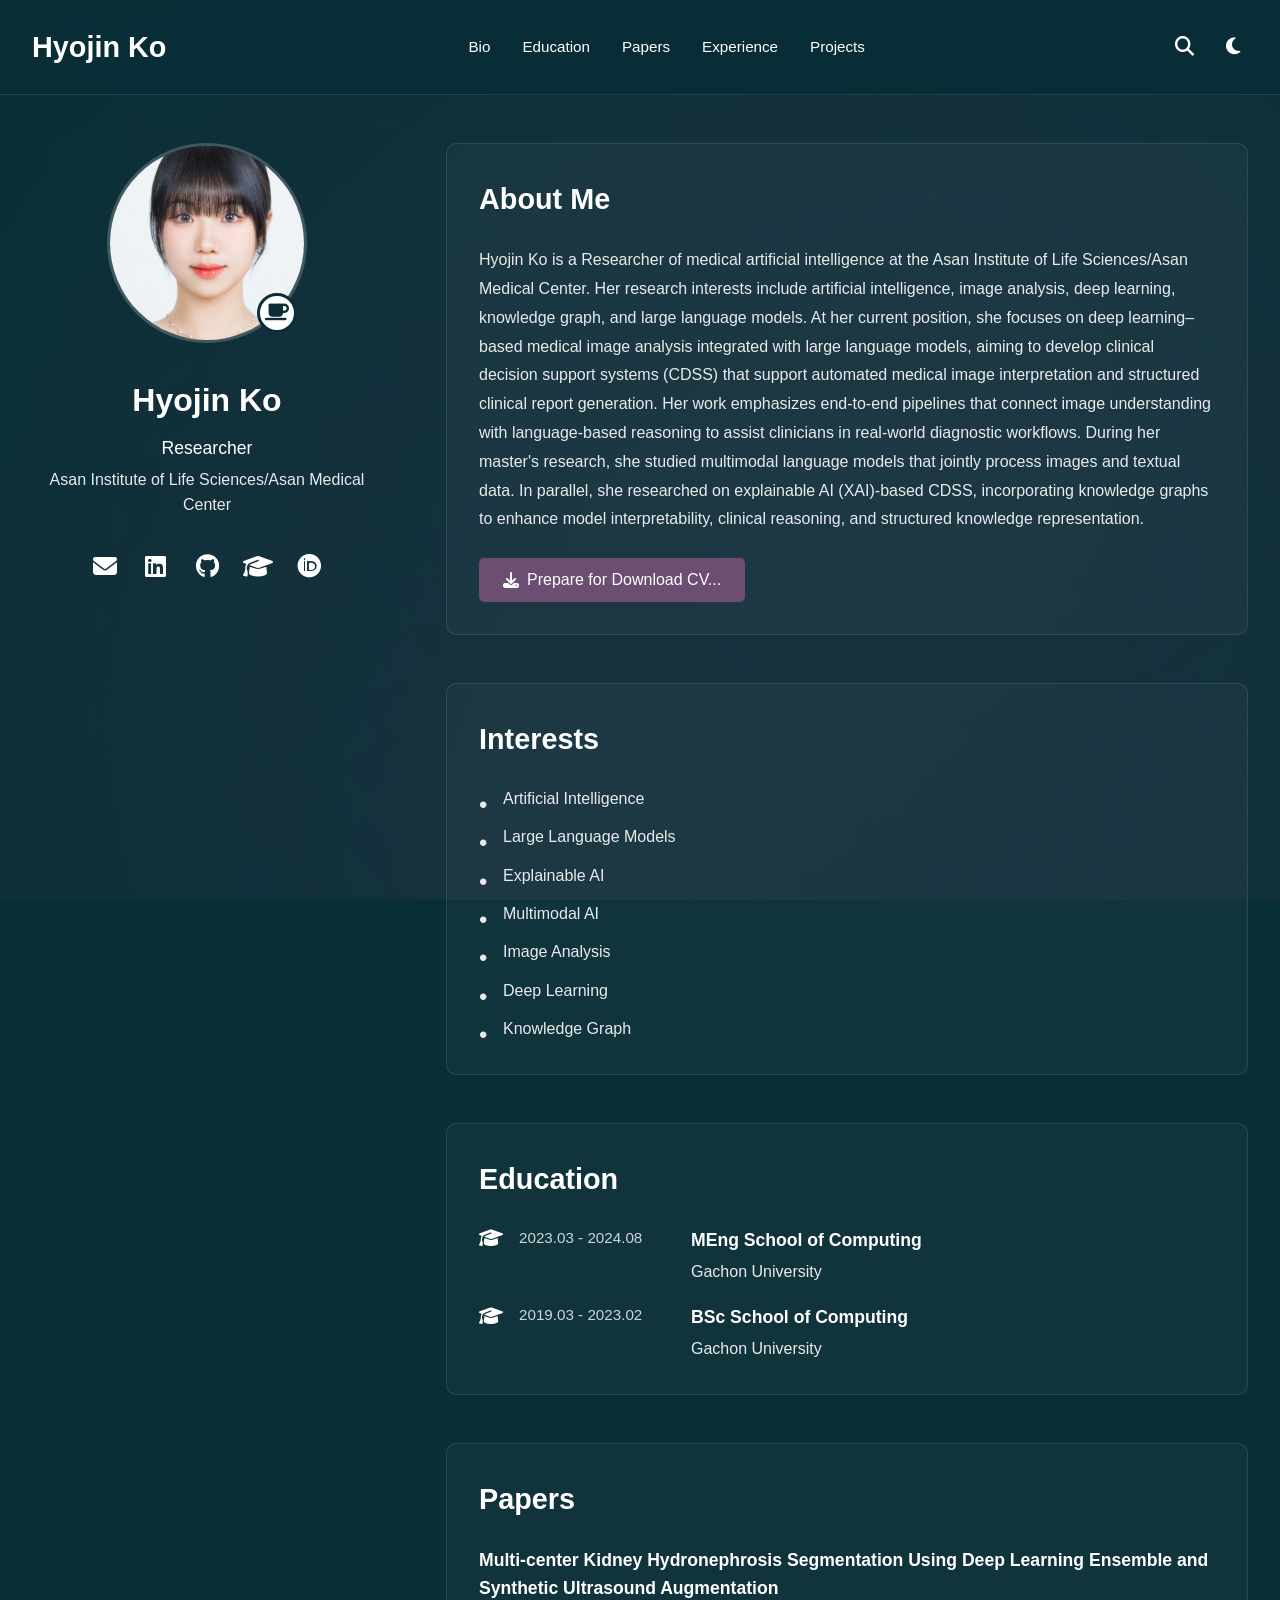
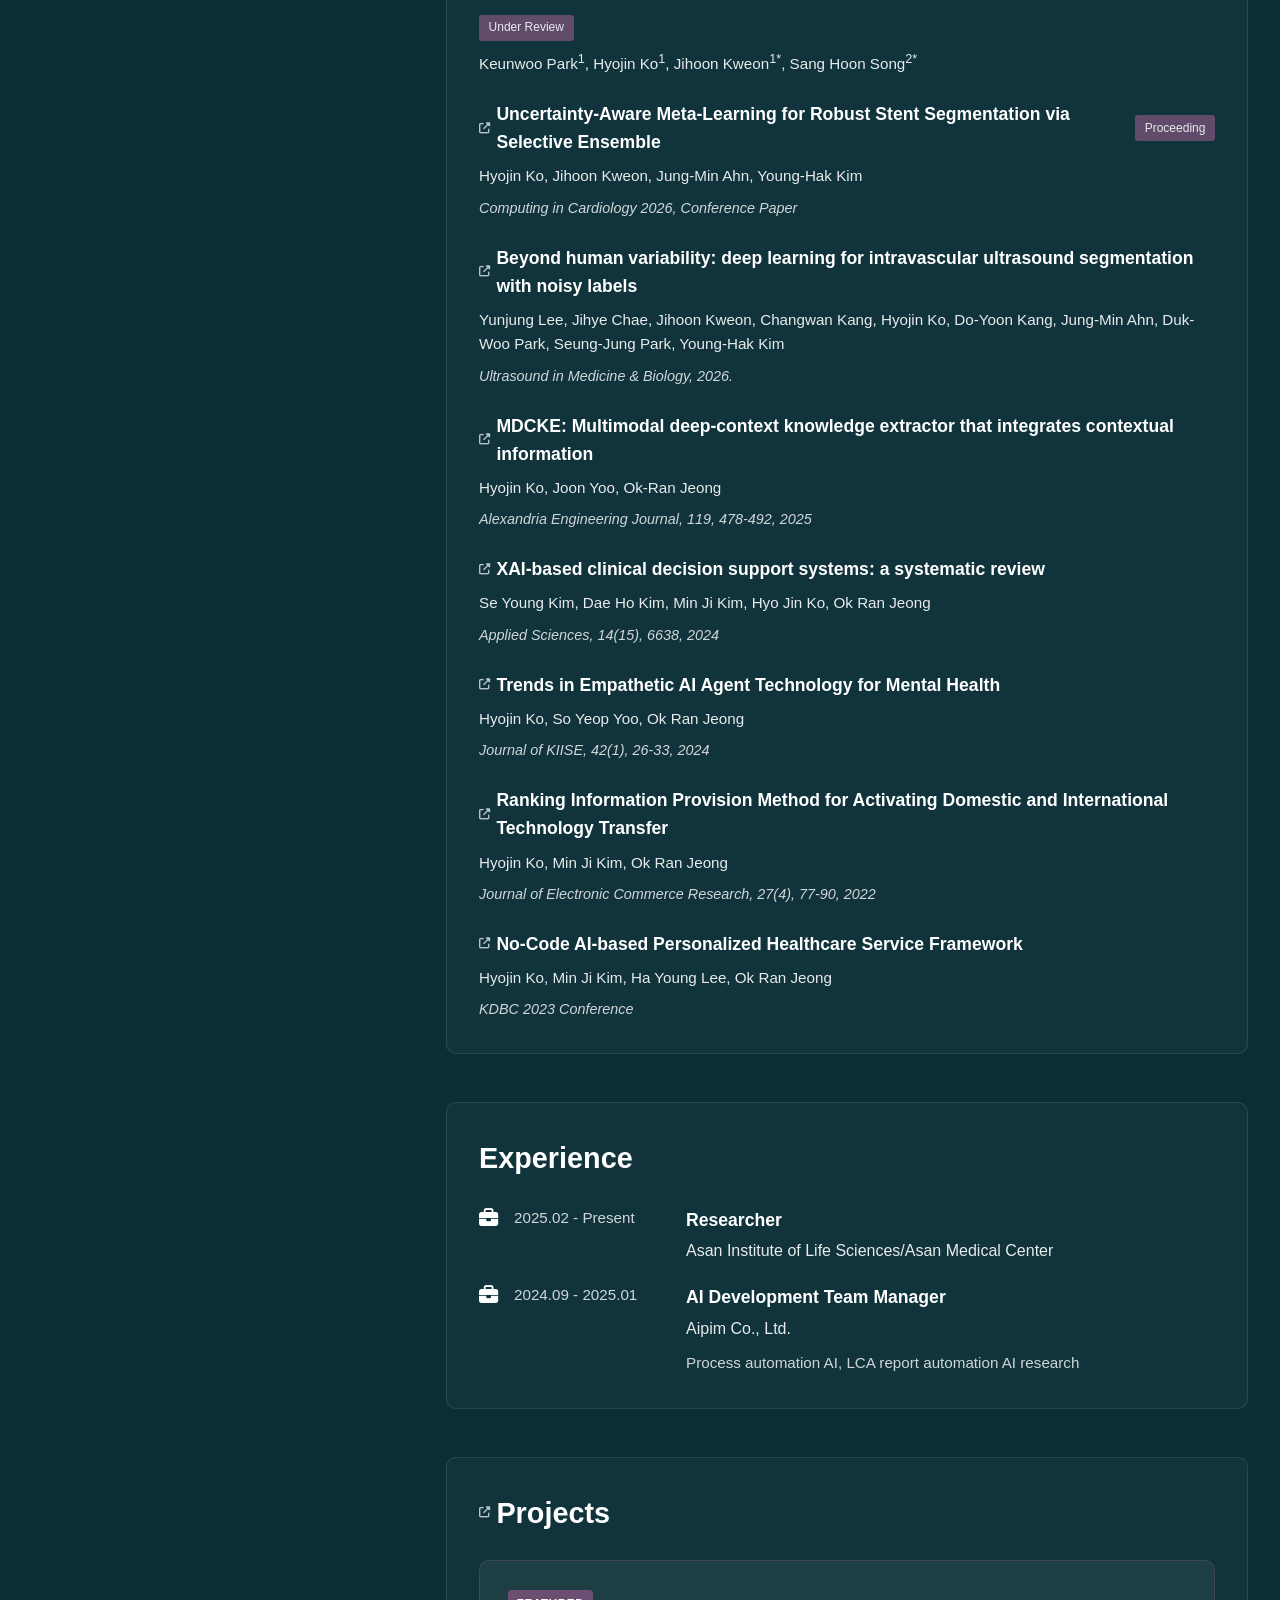
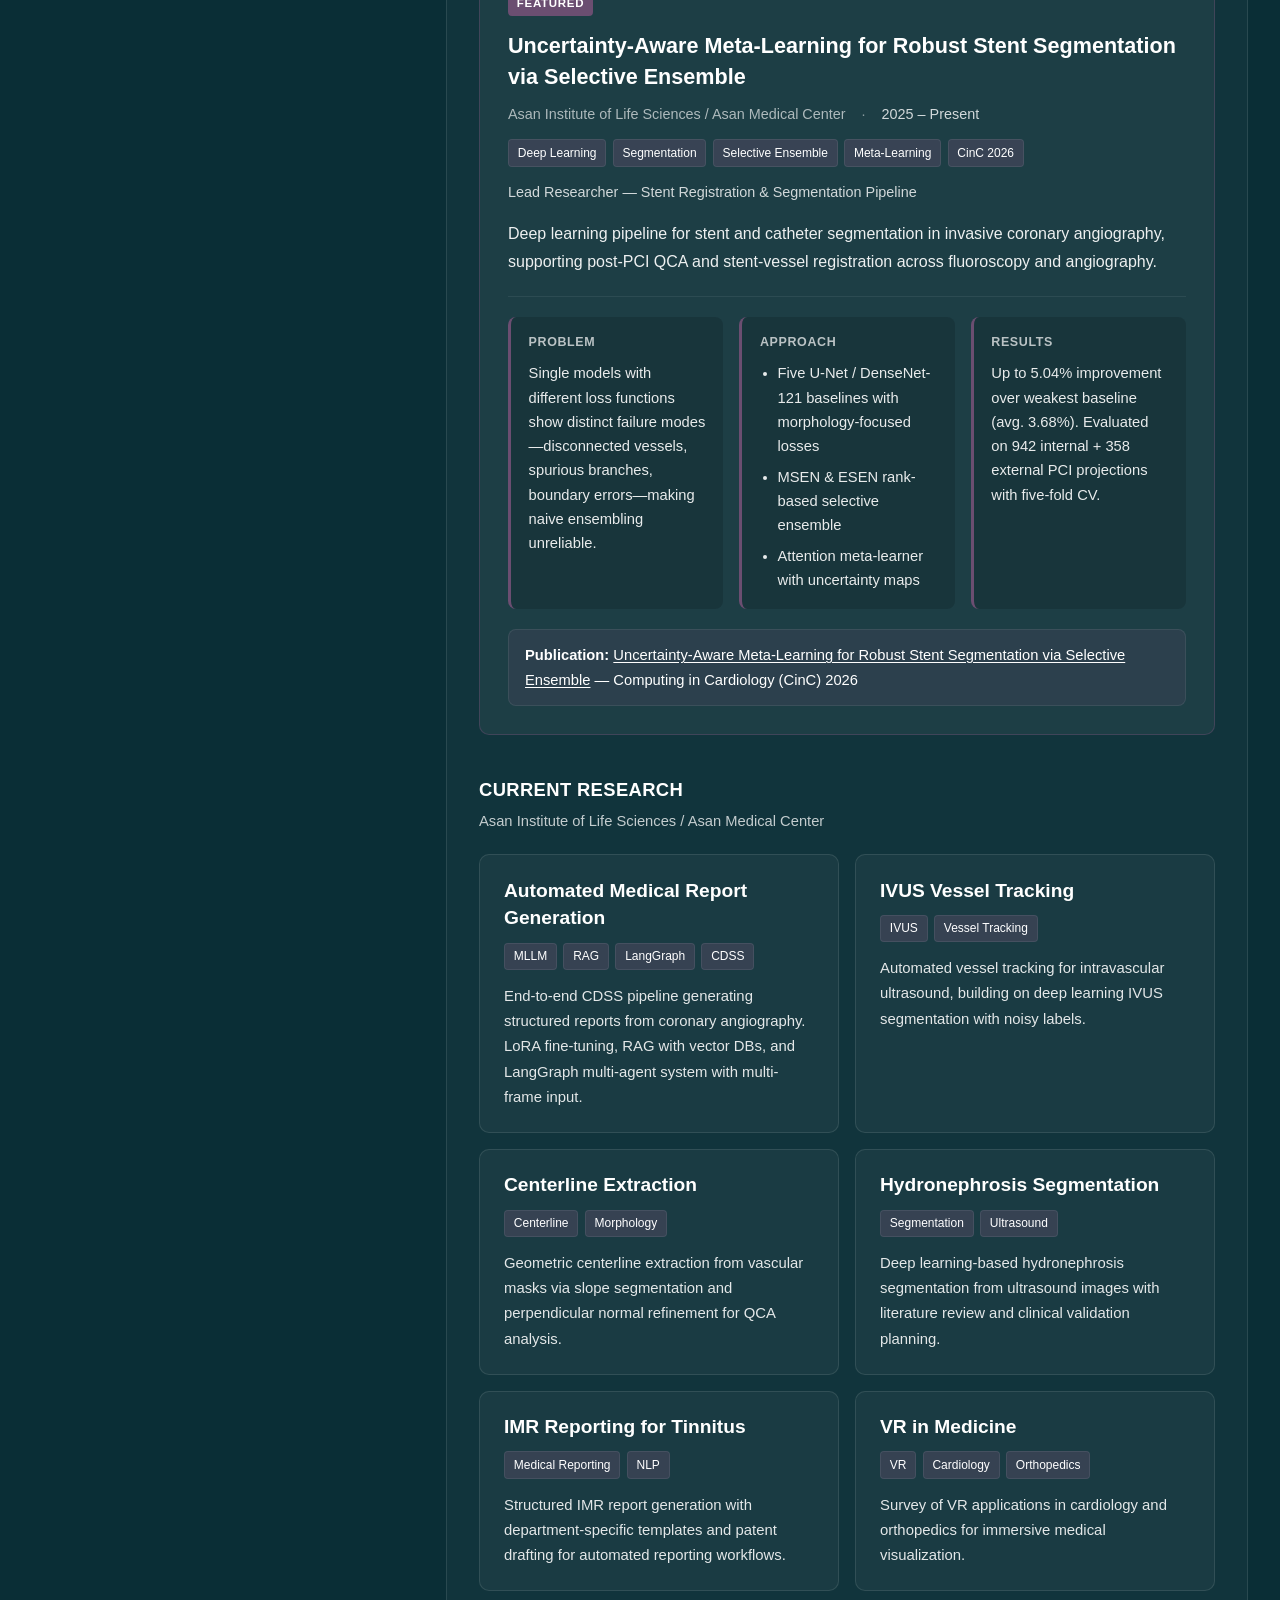
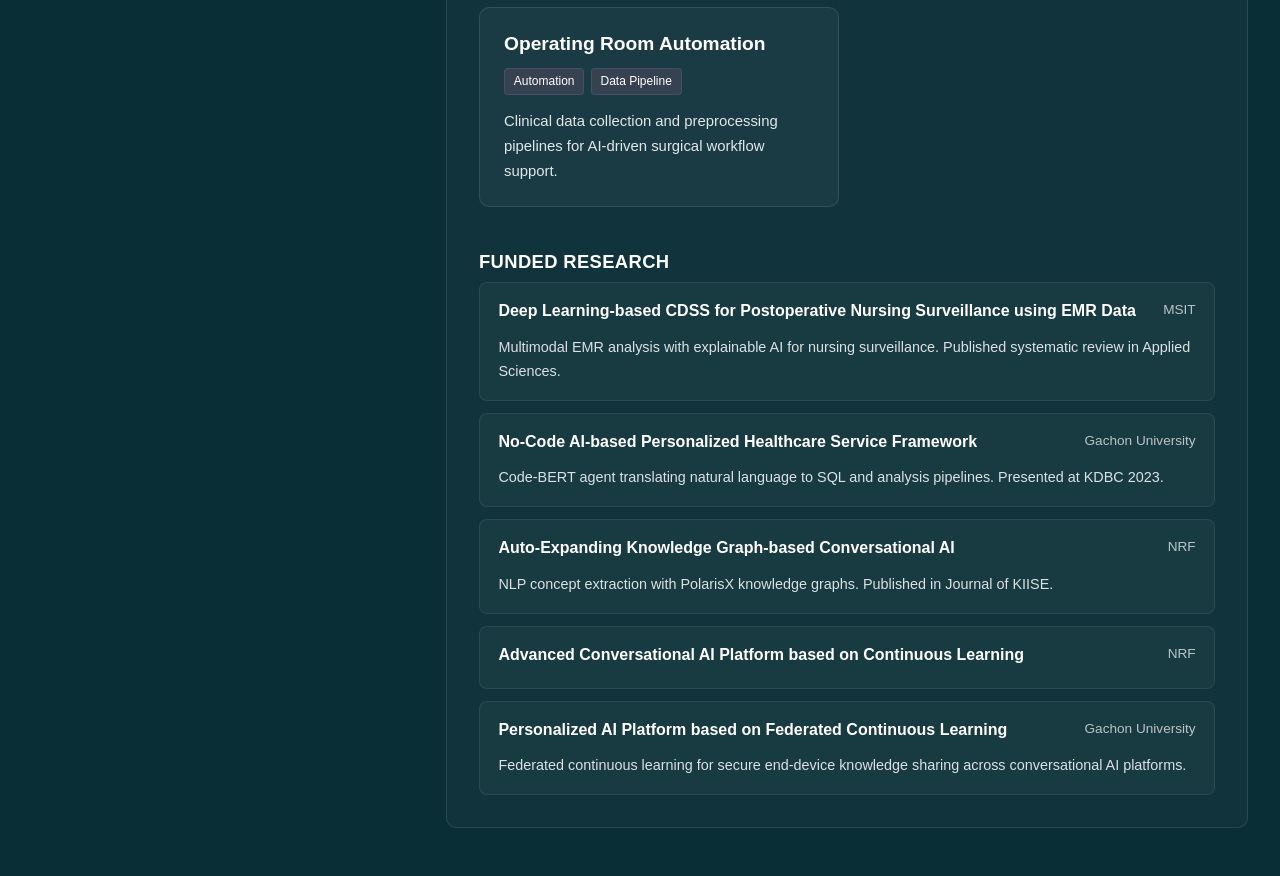
==== commit b628ca90: "Improve projects section readability" ====
--- a/index.html
+++ b/index.html
@@ -124,11 +124,17 @@
                 </section>
 
                 <section class="content-section" id="papers">
-                    
-                    <li>
-
                     <h2 class="section-title">Papers</h2>
                     <ul class="papers-list">
+                        <li>
+                            <div class="paper-item">
+                                <div class="paper-title">
+                                    Multi-center Kidney Hydronephrosis Segmentation Using Deep Learning Ensemble and Synthetic Ultrasound Augmentation
+                                    <span class="paper-status">Under Review</span>
+                                </div>
+                                <div class="paper-authors">Keunwoo Park<sup>1</sup>, Hyojin Ko<sup>1</sup>, Jihoon Kweon<sup>1*</sup>, Sang Hoon Song<sup>2*</sup></div>
+                            </div>
+                        </li>
                         <li>
                             <div class="paper-item">
                                 <div class="paper-title">
@@ -255,187 +261,165 @@
                     </h2>
 
                     <div class="portfolio-featured">
-                        <div class="project-item" style="margin-bottom: 0;">
+                        <article class="project-card project-card--featured">
+                            <span class="project-badge">Featured</span>
                             <h3 class="project-title">Uncertainty-Aware Meta-Learning for Robust Stent Segmentation via Selective Ensemble</h3>
-                            <div class="project-organization">Asan Institute of Life Sciences / Asan Medical Center &middot; 2025 – Present</div>
+                            <div class="project-meta-row">
+                                <span class="project-organization">Asan Institute of Life Sciences / Asan Medical Center</span>
+                                <span class="project-period">2025 – Present</span>
+                            </div>
                             <div class="project-meta">
                                 <span class="project-tag">Deep Learning</span>
-                                <span class="project-tag">Medical Image Segmentation</span>
+                                <span class="project-tag">Segmentation</span>
                                 <span class="project-tag">Selective Ensemble</span>
                                 <span class="project-tag">Meta-Learning</span>
                                 <span class="project-tag">CinC 2026</span>
                             </div>
-                            <div class="project-role">Lead Researcher — Stent Registration &amp; Segmentation Pipeline</div>
-                            <div class="project-description">
-                                <p>
-                                    A deep learning pipeline for robust stent and catheter segmentation in invasive coronary angiography, developed to support post-PCI quantitative coronary analysis (QCA) and stent-vessel registration across fluoroscopy and angiography modalities.
-                                </p>
-                                <p><strong>Problem.</strong> Single segmentation models trained with different loss functions produce heterogeneous predictions with distinct failure modes—disconnected vessels, spurious branches, and boundary inaccuracies—making naive ensembling unreliable for clinical deployment.</p>
-                                <p><strong>Approach.</strong></p>
-                                <ul>
-                                    <li>Trained five baseline models (U-Net, DenseNet-121) with morphology-focused loss functions: Dice, Centerline, Hausdorff, Edge Distance, and Topology losses</li>
-                                    <li>Developed rank-based selective ensemble methods — MSEN (Morphology-based Selective Ensemble) and ESEN (Estimated DSC-based Selective Ensemble) — that weight predictions by mask quality rather than averaging uniformly</li>
-                                    <li>Built an attention-based meta-learner that incorporates inter-model disagreement as an uncertainty map to guide robust mask fusion</li>
-                                    <li>Evaluated on five-fold cross-validation with 942 internal and 358 external angiographic projections from PCI patients</li>
-                                </ul>
-                                <p><strong>Key Results.</strong> The selective ensemble improved segmentation performance by up to 5.04% over the weakest baseline model on challenging folds, with an average improvement of up to 3.68%. The framework integrates with an end-to-end stent-vessel mapping pipeline using ICP-based catheter tip alignment and auxiliary centerline mapping.</p>
-                                <p>
-                                    <strong>Publication:</strong>
-                                    <a href="https://cinc2026.org/" target="_blank" rel="noopener noreferrer">Uncertainty-Aware Meta-Learning for Robust Stent Segmentation via Selective Ensemble</a> — Computing in Cardiology (CinC) 2026
-                                </p>
-                            </div>
+                            <p class="project-role">Lead Researcher — Stent Registration &amp; Segmentation Pipeline</p>
+                            <p class="project-summary">
+                                Deep learning pipeline for stent and catheter segmentation in invasive coronary angiography, supporting post-PCI QCA and stent-vessel registration across fluoroscopy and angiography.
+                            </p>
+                            <div class="project-highlights">
+                                <div class="project-highlight">
+                                    <h4>Problem</h4>
+                                    <p>Single models with different loss functions show distinct failure modes—disconnected vessels, spurious branches, boundary errors—making naive ensembling unreliable.</p>
+                                </div>
+                                <div class="project-highlight">
+                                    <h4>Approach</h4>
+                                    <ul>
+                                        <li>Five U-Net / DenseNet-121 baselines with morphology-focused losses</li>
+                                        <li>MSEN &amp; ESEN rank-based selective ensemble</li>
+                                        <li>Attention meta-learner with uncertainty maps</li>
+                                    </ul>
+                                </div>
+                                <div class="project-highlight">
+                                    <h4>Results</h4>
+                                    <p>Up to 5.04% improvement over weakest baseline (avg. 3.68%). Evaluated on 942 internal + 358 external PCI projections with five-fold CV.</p>
+                                </div>
+                            </div>
+                            <div class="project-publication">
+                                <strong>Publication:</strong>
+                                <a href="https://cinc2026.org/" target="_blank" rel="noopener noreferrer">Uncertainty-Aware Meta-Learning for Robust Stent Segmentation via Selective Ensemble</a>
+                                — Computing in Cardiology (CinC) 2026
+                            </div>
+                        </article>
+                    </div>
+
+                    <div class="project-subsection">
+                        <h3 class="project-subsection-title">Current Research</h3>
+                        <p class="project-subsection-desc">Asan Institute of Life Sciences / Asan Medical Center</p>
+                        <div class="project-grid">
+                            <article class="project-card">
+                                <h3 class="project-title">Automated Medical Report Generation</h3>
+                                <div class="project-meta">
+                                    <span class="project-tag">MLLM</span>
+                                    <span class="project-tag">RAG</span>
+                                    <span class="project-tag">LangGraph</span>
+                                    <span class="project-tag">CDSS</span>
+                                </div>
+                                <div class="project-description">
+                                    <p>End-to-end CDSS pipeline generating structured reports from coronary angiography. LoRA fine-tuning, RAG with vector DBs, and LangGraph multi-agent system with multi-frame input.</p>
+                                </div>
+                            </article>
+                            <article class="project-card">
+                                <h3 class="project-title">IVUS Vessel Tracking</h3>
+                                <div class="project-meta">
+                                    <span class="project-tag">IVUS</span>
+                                    <span class="project-tag">Vessel Tracking</span>
+                                </div>
+                                <div class="project-description">
+                                    <p>Automated vessel tracking for intravascular ultrasound, building on deep learning IVUS segmentation with noisy labels.</p>
+                                </div>
+                            </article>
+                            <article class="project-card">
+                                <h3 class="project-title">Centerline Extraction</h3>
+                                <div class="project-meta">
+                                    <span class="project-tag">Centerline</span>
+                                    <span class="project-tag">Morphology</span>
+                                </div>
+                                <div class="project-description">
+                                    <p>Geometric centerline extraction from vascular masks via slope segmentation and perpendicular normal refinement for QCA analysis.</p>
+                                </div>
+                            </article>
+                            <article class="project-card">
+                                <h3 class="project-title">Hydronephrosis Segmentation</h3>
+                                <div class="project-meta">
+                                    <span class="project-tag">Segmentation</span>
+                                    <span class="project-tag">Ultrasound</span>
+                                </div>
+                                <div class="project-description">
+                                    <p>Deep learning-based hydronephrosis segmentation from ultrasound images with literature review and clinical validation planning.</p>
+                                </div>
+                            </article>
+                            <article class="project-card">
+                                <h3 class="project-title">IMR Reporting for Tinnitus</h3>
+                                <div class="project-meta">
+                                    <span class="project-tag">Medical Reporting</span>
+                                    <span class="project-tag">NLP</span>
+                                </div>
+                                <div class="project-description">
+                                    <p>Structured IMR report generation with department-specific templates and patent drafting for automated reporting workflows.</p>
+                                </div>
+                            </article>
+                            <article class="project-card">
+                                <h3 class="project-title">VR in Medicine</h3>
+                                <div class="project-meta">
+                                    <span class="project-tag">VR</span>
+                                    <span class="project-tag">Cardiology</span>
+                                    <span class="project-tag">Orthopedics</span>
+                                </div>
+                                <div class="project-description">
+                                    <p>Survey of VR applications in cardiology and orthopedics for immersive medical visualization.</p>
+                                </div>
+                            </article>
+                            <article class="project-card">
+                                <h3 class="project-title">Operating Room Automation</h3>
+                                <div class="project-meta">
+                                    <span class="project-tag">Automation</span>
+                                    <span class="project-tag">Data Pipeline</span>
+                                </div>
+                                <div class="project-description">
+                                    <p>Clinical data collection and preprocessing pipelines for AI-driven surgical workflow support.</p>
+                                </div>
+                            </article>
                         </div>
                     </div>
 
-                    <h3 class="project-subsection-title">Current Research</h3>
-
-                    <div class="project-item">
-                        <h3 class="project-title">Automated Medical Report Generation</h3>
-                        <div class="project-organization">Asan Institute of Life Sciences / Asan Medical Center</div>
-                        <div class="project-meta">
-                            <span class="project-tag">MLLM</span>
-                            <span class="project-tag">RAG</span>
-                            <span class="project-tag">LangGraph</span>
-                            <span class="project-tag">CDSS</span>
-                        </div>
-                        <div class="project-description">
-                            <p>
-                                An end-to-end clinical decision support pipeline that generates structured medical reports from coronary angiography images. Built data preprocessing and metadata pipelines, fine-tuned vision-language models with LoRA and DeepSpeed, and integrated RAG with vector databases for context-aware report generation. Developed a LangGraph-based multi-agent system with multi-frame input, vessel-view classification, and federated learning components.
-                            </p>
-                        </div>
-                    </div>
-
-                    <div class="project-item">
-                        <h3 class="project-title">IVUS Vessel Tracking</h3>
-                        <div class="project-organization">Asan Institute of Life Sciences / Asan Medical Center</div>
-                        <div class="project-meta">
-                            <span class="project-tag">IVUS</span>
-                            <span class="project-tag">Vessel Tracking</span>
-                            <span class="project-tag">Image Analysis</span>
-                        </div>
-                        <div class="project-description">
-                            <p>
-                                Research on intravascular ultrasound (IVUS) vessel tracking and analysis, building on prior work in deep learning for IVUS segmentation with noisy labels. Explores automated vessel tracking methods to support intracoronary image interpretation.
-                            </p>
-                        </div>
-                    </div>
-
-                    <div class="project-item">
-                        <h3 class="project-title">Centerline Extraction for Vascular Masks</h3>
-                        <div class="project-organization">Asan Institute of Life Sciences / Asan Medical Center</div>
-                        <div class="project-meta">
-                            <span class="project-tag">Centerline</span>
-                            <span class="project-tag">Morphology</span>
-                            <span class="project-tag">Segmentation</span>
-                        </div>
-                        <div class="project-description">
-                            <p>
-                                Developed geometric algorithms for robust centerline extraction from vascular segmentation masks. The method segments masks by average slope, draws perpendicular normals at 3-pixel intervals, and iteratively refines centerline points to avoid edge bias—supporting accurate vessel entrance/exit detection for downstream QCA analysis.
-                            </p>
-                        </div>
-                    </div>
-
-                    <div class="project-item">
-                        <h3 class="project-title">Hydronephrosis Segmentation</h3>
-                        <div class="project-organization">Asan Institute of Life Sciences / Asan Medical Center</div>
-                        <div class="project-meta">
-                            <span class="project-tag">Segmentation</span>
-                            <span class="project-tag">Ultrasound</span>
-                        </div>
-                        <div class="project-description">
-                            <p>
-                                Collaborative research on deep learning-based hydronephrosis segmentation from ultrasound images, including literature review, model development, and clinical validation planning.
-                            </p>
-                        </div>
-                    </div>
-
-                    <div class="project-item">
-                        <h3 class="project-title">IMR Reporting for Tinnitus</h3>
-                        <div class="project-organization">Asan Institute of Life Sciences / Asan Medical Center</div>
-                        <div class="project-meta">
-                            <span class="project-tag">Medical Reporting</span>
-                            <span class="project-tag">NLP</span>
-                        </div>
-                        <div class="project-description">
-                            <p>
-                                Structured medical report generation and reorganization for tinnitus-related imaging reports (IMR), including department-specific report templates and patent drafting for automated reporting workflows.
-                            </p>
-                        </div>
-                    </div>
-
-                    <div class="project-item">
-                        <h3 class="project-title">VR Applications in Medicine</h3>
-                        <div class="project-organization">Asan Institute of Life Sciences / Asan Medical Center</div>
-                        <div class="project-meta">
-                            <span class="project-tag">VR</span>
-                            <span class="project-tag">Cardiology</span>
-                            <span class="project-tag">Orthopedics</span>
-                        </div>
-                        <div class="project-description">
-                            <p>
-                                Exploratory research on virtual reality applications in cardiology and orthopedics, surveying clinical use cases and technical requirements for immersive medical visualization.
-                            </p>
-                        </div>
-                    </div>
-
-                    <div class="project-item">
-                        <h3 class="project-title">Operating Room Automation</h3>
-                        <div class="project-organization">Asan Institute of Life Sciences / Asan Medical Center</div>
-                        <div class="project-meta">
-                            <span class="project-tag">Automation</span>
-                            <span class="project-tag">Data Inspection</span>
-                        </div>
-                        <div class="project-description">
-                            <p>
-                                Data inspection and pipeline development for operating room automation, focusing on structured clinical data collection and preprocessing for AI-driven surgical workflow support.
-                            </p>
-                        </div>
-                    </div>
-
-                    <h3 class="project-subsection-title">Funded Research</h3>
-
-                    <div class="project-item">
-                        <h3 class="project-title">Deep Learning-based Clinical Decision Support System for Postoperative Abdominal Surgery Patient Nursing Surveillance using EMR Data</h3>
-                        <div class="project-organization">Ministry of Science and ICT (MSIT)</div>
-                        <div class="project-description">
-                            <p>
-                                Analyzed and predicted patient health record data composed of images and text using explainable AI to support nursing surveillance systems. Researched feature extraction and multimodal fusion methods, and continuous learning for real-time patient monitoring. Published "XAI-based Clinical Decision Support System: A Systematic Review" in Applied Sciences.
-                            </p>
-                        </div>
-                    </div>
-
-                    <div class="project-item">
-                        <h3 class="project-title">No-Code AI-based Personalized Healthcare Service Framework</h3>
-                        <div class="project-organization">Gachon University Pump-Prime Project</div>
-                        <div class="project-description">
-                            <p>
-                                Proposed a no-code AI framework enabling users without programming knowledge to access personalized healthcare analytics. Developed a Code-BERT-based code generation agent that translates natural language queries into SQL and analysis pipelines. Presented at KDBC 2023.
-                            </p>
-                        </div>
-                    </div>
-
-                    <div class="project-item">
-                        <h3 class="project-title">Research on Auto-Expanding Knowledge Graph-based Conversational AI Framework</h3>
-                        <div class="project-organization">National Research Foundation of Korea (NRF)</div>
-                        <div class="project-description">
-                            <p>
-                                Extracted core concepts from user utterances via NLP and generated responses using auto-expanding knowledge graphs (PolarisX). Designed the initial system architecture and published "Trends in Empathetic AI Agent Technology for Mental Health" in the Journal of KIISE.
-                            </p>
-                        </div>
-                    </div>
-
-                    <div class="project-item">
-                        <h3 class="project-title">Research on Advanced Conversational AI Platform based on Continuous Learning</h3>
-                        <div class="project-organization">National Research Foundation of Korea (NRF)</div>
-                    </div>
-
-                    <div class="project-item">
-                        <h3 class="project-title">Research on Personalized AI Platform based on Federated Continuous Learning</h3>
-                        <div class="project-organization">Gachon University GL Joint Research Infrastructure Project</div>
-                        <div class="project-description">
-                            <p>
-                                Foundational research on personalized AI services, federated learning, continuous learning, knowledge graphs, VQA, and multimodal data processing. Proposed federated continuous learning for secure end-device knowledge sharing, leading to subsequent NRF-funded projects on conversational AI platforms.
-                            </p>
+                    <div class="project-subsection">
+                        <h3 class="project-subsection-title">Funded Research</h3>
+                        <div class="project-funded-list">
+                            <article class="project-funded-item">
+                                <h3 class="project-title">Deep Learning-based CDSS for Postoperative Nursing Surveillance using EMR Data</h3>
+                                <div class="project-organization">MSIT</div>
+                                <div class="project-description">
+                                    <p>Multimodal EMR analysis with explainable AI for nursing surveillance. Published systematic review in Applied Sciences.</p>
+                                </div>
+                            </article>
+                            <article class="project-funded-item">
+                                <h3 class="project-title">No-Code AI-based Personalized Healthcare Service Framework</h3>
+                                <div class="project-organization">Gachon University</div>
+                                <div class="project-description">
+                                    <p>Code-BERT agent translating natural language to SQL and analysis pipelines. Presented at KDBC 2023.</p>
+                                </div>
+                            </article>
+                            <article class="project-funded-item">
+                                <h3 class="project-title">Auto-Expanding Knowledge Graph-based Conversational AI</h3>
+                                <div class="project-organization">NRF</div>
+                                <div class="project-description">
+                                    <p>NLP concept extraction with PolarisX knowledge graphs. Published in Journal of KIISE.</p>
+                                </div>
+                            </article>
+                            <article class="project-funded-item">
+                                <h3 class="project-title">Advanced Conversational AI Platform based on Continuous Learning</h3>
+                                <div class="project-organization">NRF</div>
+                            </article>
+                            <article class="project-funded-item">
+                                <h3 class="project-title">Personalized AI Platform based on Federated Continuous Learning</h3>
+                                <div class="project-organization">Gachon University</div>
+                                <div class="project-description">
+                                    <p>Federated continuous learning for secure end-device knowledge sharing across conversational AI platforms.</p>
+                                </div>
+                            </article>
                         </div>
                     </div>
                 </section>
--- a/styles.css
+++ b/styles.css
@@ -512,22 +512,249 @@
     margin-left: 0;
 }
 
+.project-subsection {
+    margin-top: 2.5rem;
+}
+
+.project-subsection-title {
+    font-size: 1.15rem;
+    font-weight: 600;
+    color: var(--text-color);
+    margin-bottom: 0.35rem;
+    letter-spacing: 0.02em;
+    text-transform: uppercase;
+}
+
+.project-subsection-desc {
+    font-size: 0.92rem;
+    color: var(--text-color);
+    opacity: 0.75;
+    margin-bottom: 1.25rem;
+}
+
+.project-card {
+    background: rgba(255, 255, 255, 0.04);
+    border: 1px solid rgba(255, 255, 255, 0.1);
+    border-radius: 10px;
+    padding: 1.35rem 1.5rem;
+    transition: border-color 0.2s ease, background 0.2s ease;
+}
+
+.project-card:hover {
+    background: rgba(255, 255, 255, 0.06);
+    border-color: rgba(255, 255, 255, 0.16);
+}
+
+.project-card--featured {
+    padding: 1.75rem;
+    background: rgba(255, 255, 255, 0.05);
+    border-color: rgba(107, 78, 113, 0.45);
+}
+
+.project-badge {
+    display: inline-block;
+    font-size: 0.72rem;
+    font-weight: 600;
+    letter-spacing: 0.06em;
+    text-transform: uppercase;
+    padding: 0.25rem 0.55rem;
+    border-radius: 4px;
+    background: var(--accent-color);
+    color: var(--text-color);
+    margin-bottom: 0.85rem;
+}
+
+.project-title {
+    font-size: 1.2rem;
+    font-weight: 600;
+    color: var(--text-color);
+    line-height: 1.45;
+    margin-bottom: 0.65rem;
+}
+
+.project-card--featured .project-title {
+    font-size: 1.35rem;
+}
+
+.project-meta-row {
+    display: flex;
+    flex-wrap: wrap;
+    align-items: center;
+    gap: 0.5rem 1rem;
+    margin-bottom: 0.85rem;
+    font-size: 0.9rem;
+    opacity: 0.8;
+}
+
+.project-meta-row .project-period::before {
+    content: "·";
+    margin-right: 1rem;
+    opacity: 0.6;
+}
+
+.project-organization {
+    font-size: 0.9rem;
+    color: var(--text-color);
+    opacity: 0.8;
+}
+
+.project-meta {
+    display: flex;
+    flex-wrap: wrap;
+    gap: 0.4rem;
+    margin-bottom: 0.85rem;
+}
+
+.project-tag {
+    font-size: 0.75rem;
+    padding: 0.2rem 0.55rem;
+    border-radius: 4px;
+    background: rgba(107, 78, 113, 0.35);
+    border: 1px solid rgba(255, 255, 255, 0.08);
+    color: var(--text-color);
+}
+
+.project-role {
+    font-size: 0.9rem;
+    color: var(--text-color);
+    opacity: 0.8;
+    margin-bottom: 1rem;
+}
+
+.project-summary {
+    font-size: 1rem;
+    line-height: 1.75;
+    color: var(--text-color);
+    opacity: 0.92;
+    margin-bottom: 1.25rem;
+    padding-bottom: 1.25rem;
+    border-bottom: 1px solid rgba(255, 255, 255, 0.08);
+}
+
+.project-highlights {
+    display: grid;
+    grid-template-columns: repeat(3, 1fr);
+    gap: 1rem;
+    margin-bottom: 1.25rem;
+}
+
+.project-highlight {
+    background: rgba(0, 0, 0, 0.15);
+    border-radius: 8px;
+    padding: 1rem 1.1rem;
+    border-left: 3px solid var(--accent-color);
+}
+
+.project-highlight h4 {
+    font-size: 0.78rem;
+    font-weight: 600;
+    letter-spacing: 0.05em;
+    text-transform: uppercase;
+    opacity: 0.7;
+    margin-bottom: 0.55rem;
+}
+
+.project-highlight p,
+.project-highlight ul {
+    font-size: 0.92rem;
+    line-height: 1.65;
+    opacity: 0.9;
+}
+
+.project-highlight ul {
+    margin: 0;
+    padding-left: 1.1rem;
+}
+
+.project-highlight li {
+    margin-bottom: 0.4rem;
+}
+
+.project-highlight li:last-child {
+    margin-bottom: 0;
+}
+
+.project-publication {
+    font-size: 0.92rem;
+    line-height: 1.65;
+    padding: 0.85rem 1rem;
+    border-radius: 8px;
+    background: rgba(107, 78, 113, 0.2);
+    border: 1px solid rgba(255, 255, 255, 0.08);
+}
+
+.project-publication a {
+    color: var(--text-color);
+    text-decoration: underline;
+    text-underline-offset: 2px;
+}
+
+.project-publication a:hover {
+    opacity: 0.85;
+}
+
+.project-grid {
+    display: grid;
+    grid-template-columns: repeat(2, 1fr);
+    gap: 1rem;
+}
+
+.project-card .project-description {
+    font-size: 0.93rem;
+    line-height: 1.7;
+    color: var(--text-color);
+    opacity: 0.88;
+}
+
+.project-card .project-description p {
+    margin: 0;
+}
+
+.project-funded-list {
+    display: flex;
+    flex-direction: column;
+    gap: 0.75rem;
+}
+
+.project-funded-item {
+    display: grid;
+    grid-template-columns: 1fr auto;
+    gap: 0.5rem 1.5rem;
+    align-items: start;
+    padding: 1rem 1.15rem;
+    background: rgba(255, 255, 255, 0.03);
+    border: 1px solid rgba(255, 255, 255, 0.08);
+    border-radius: 8px;
+}
+
+.project-funded-item .project-title {
+    font-size: 1rem;
+    margin-bottom: 0.35rem;
+    grid-column: 1;
+}
+
+.project-funded-item .project-organization {
+    font-size: 0.85rem;
+    white-space: nowrap;
+    grid-column: 2;
+    grid-row: 1;
+    text-align: right;
+    opacity: 0.7;
+}
+
+.project-funded-item .project-description {
+    grid-column: 1 / -1;
+    font-size: 0.9rem;
+    line-height: 1.65;
+    opacity: 0.85;
+}
+
+.project-funded-item .project-description p {
+    margin: 0;
+}
+
 .project-item {
-    margin-bottom: 3rem;
-}
-
-.project-title {
-    font-size: 1.3rem;
-    font-weight: 600;
-    color: var(--text-color);
-    margin-bottom: 0.8rem;
-}
-
-.project-organization {
-    font-size: 1rem;
-    color: var(--text-color);
-    opacity: 0.9;
-    margin-bottom: 1.5rem;
+    margin-bottom: 0;
 }
 
 .project-description {
@@ -541,39 +768,6 @@
     margin-bottom: 1rem;
 }
 
-.project-subsection-title {
-    font-size: 1.1rem;
-    font-weight: 600;
-    color: var(--text-color);
-    margin: 2.5rem 0 1.5rem;
-    padding-bottom: 0.5rem;
-    border-bottom: 1px solid var(--border-color, rgba(55, 53, 47, 0.09));
-}
-
-.project-meta {
-    display: flex;
-    flex-wrap: wrap;
-    gap: 0.5rem;
-    margin-bottom: 1rem;
-}
-
-.project-tag {
-    font-size: 0.8rem;
-    padding: 0.2rem 0.6rem;
-    border-radius: 3px;
-    background-color: var(--accent-color);
-    color: var(--text-color);
-    opacity: 0.9;
-}
-
-.project-role {
-    font-size: 0.95rem;
-    color: var(--text-color);
-    opacity: 0.85;
-    margin-bottom: 1rem;
-    font-style: italic;
-}
-
 .project-description ul {
     margin: 0.5rem 0 1rem 1.25rem;
     line-height: 1.8;
@@ -584,10 +778,28 @@
 }
 
 .portfolio-featured {
-    padding: 1.5rem;
-    border-radius: 8px;
-    border: 1px solid var(--border-color, rgba(55, 53, 47, 0.09));
-    margin-bottom: 2rem;
+    margin-bottom: 0.5rem;
+}
+
+@media (max-width: 1024px) {
+    .project-highlights {
+        grid-template-columns: 1fr;
+    }
+
+    .project-grid {
+        grid-template-columns: 1fr;
+    }
+
+    .project-funded-item {
+        grid-template-columns: 1fr;
+    }
+
+    .project-funded-item .project-organization {
+        grid-column: 1;
+        grid-row: auto;
+        text-align: left;
+        white-space: normal;
+    }
 }
 
 .paper-status {
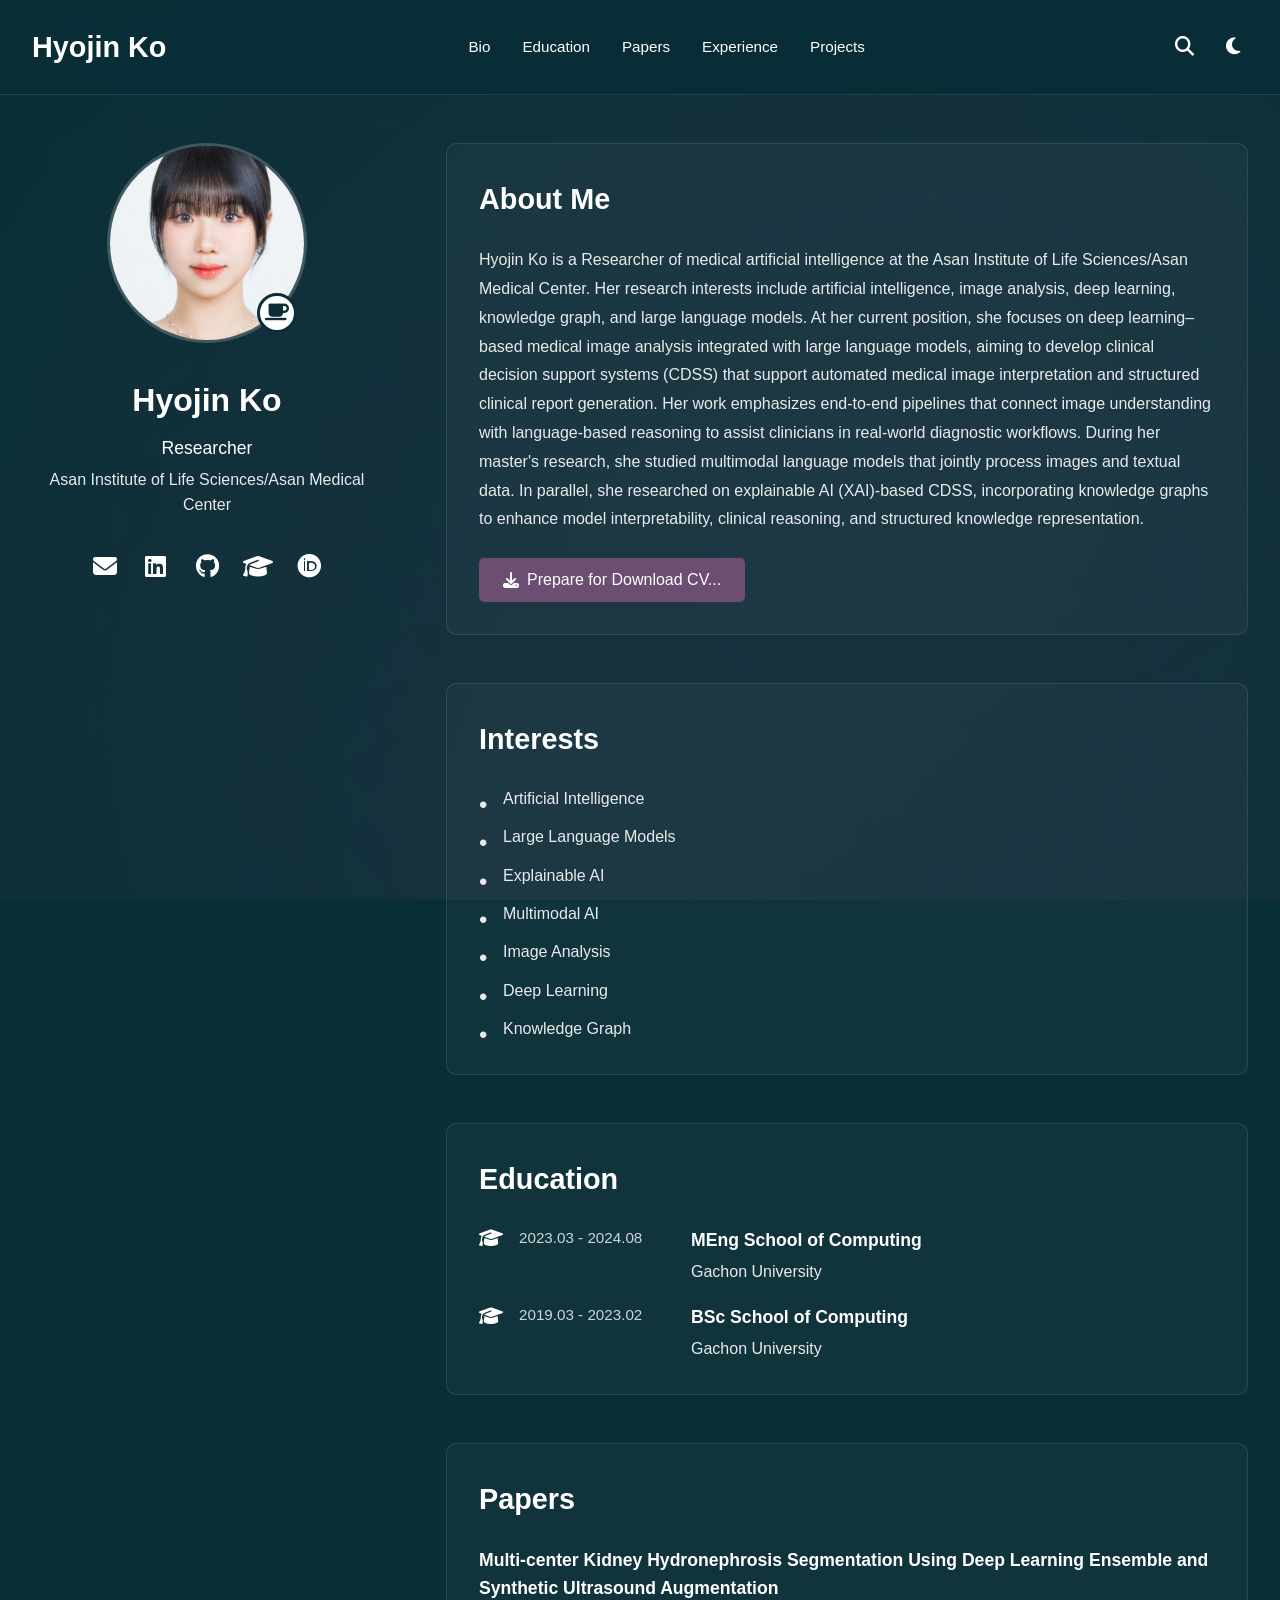
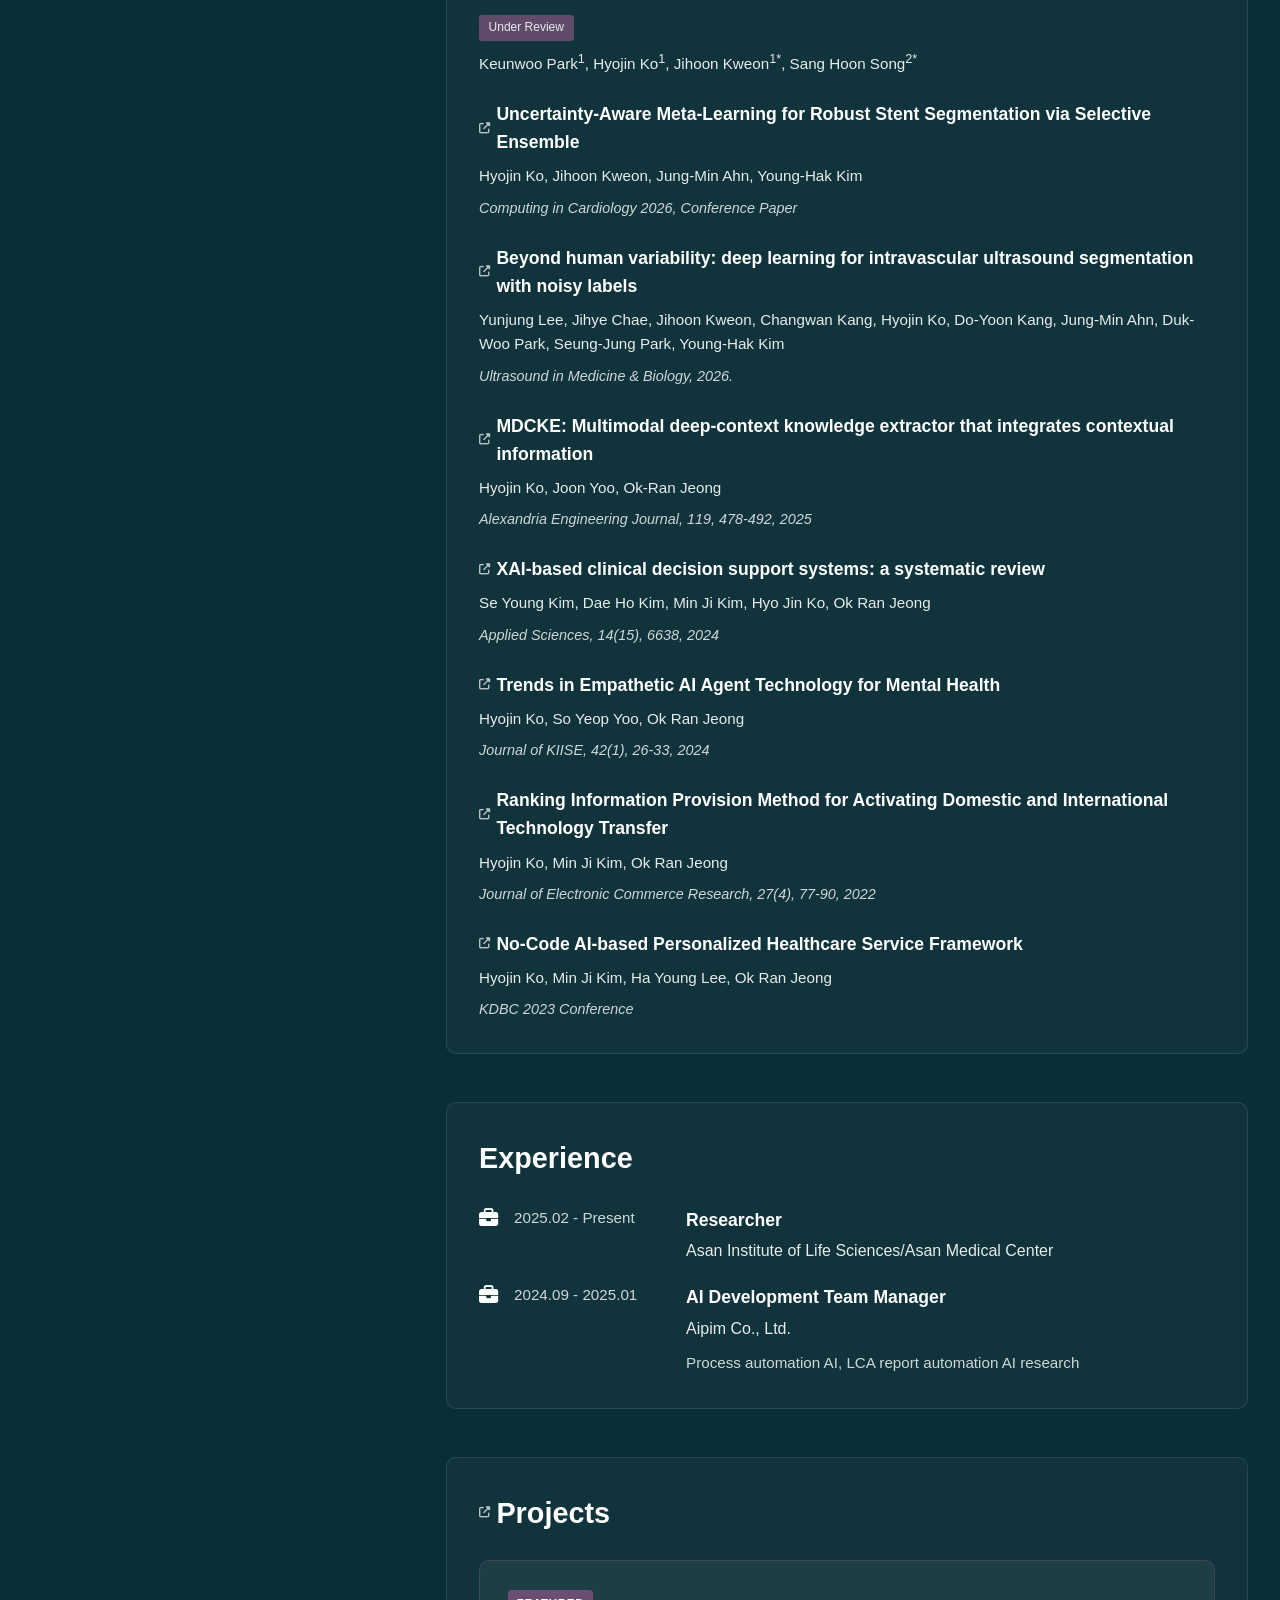
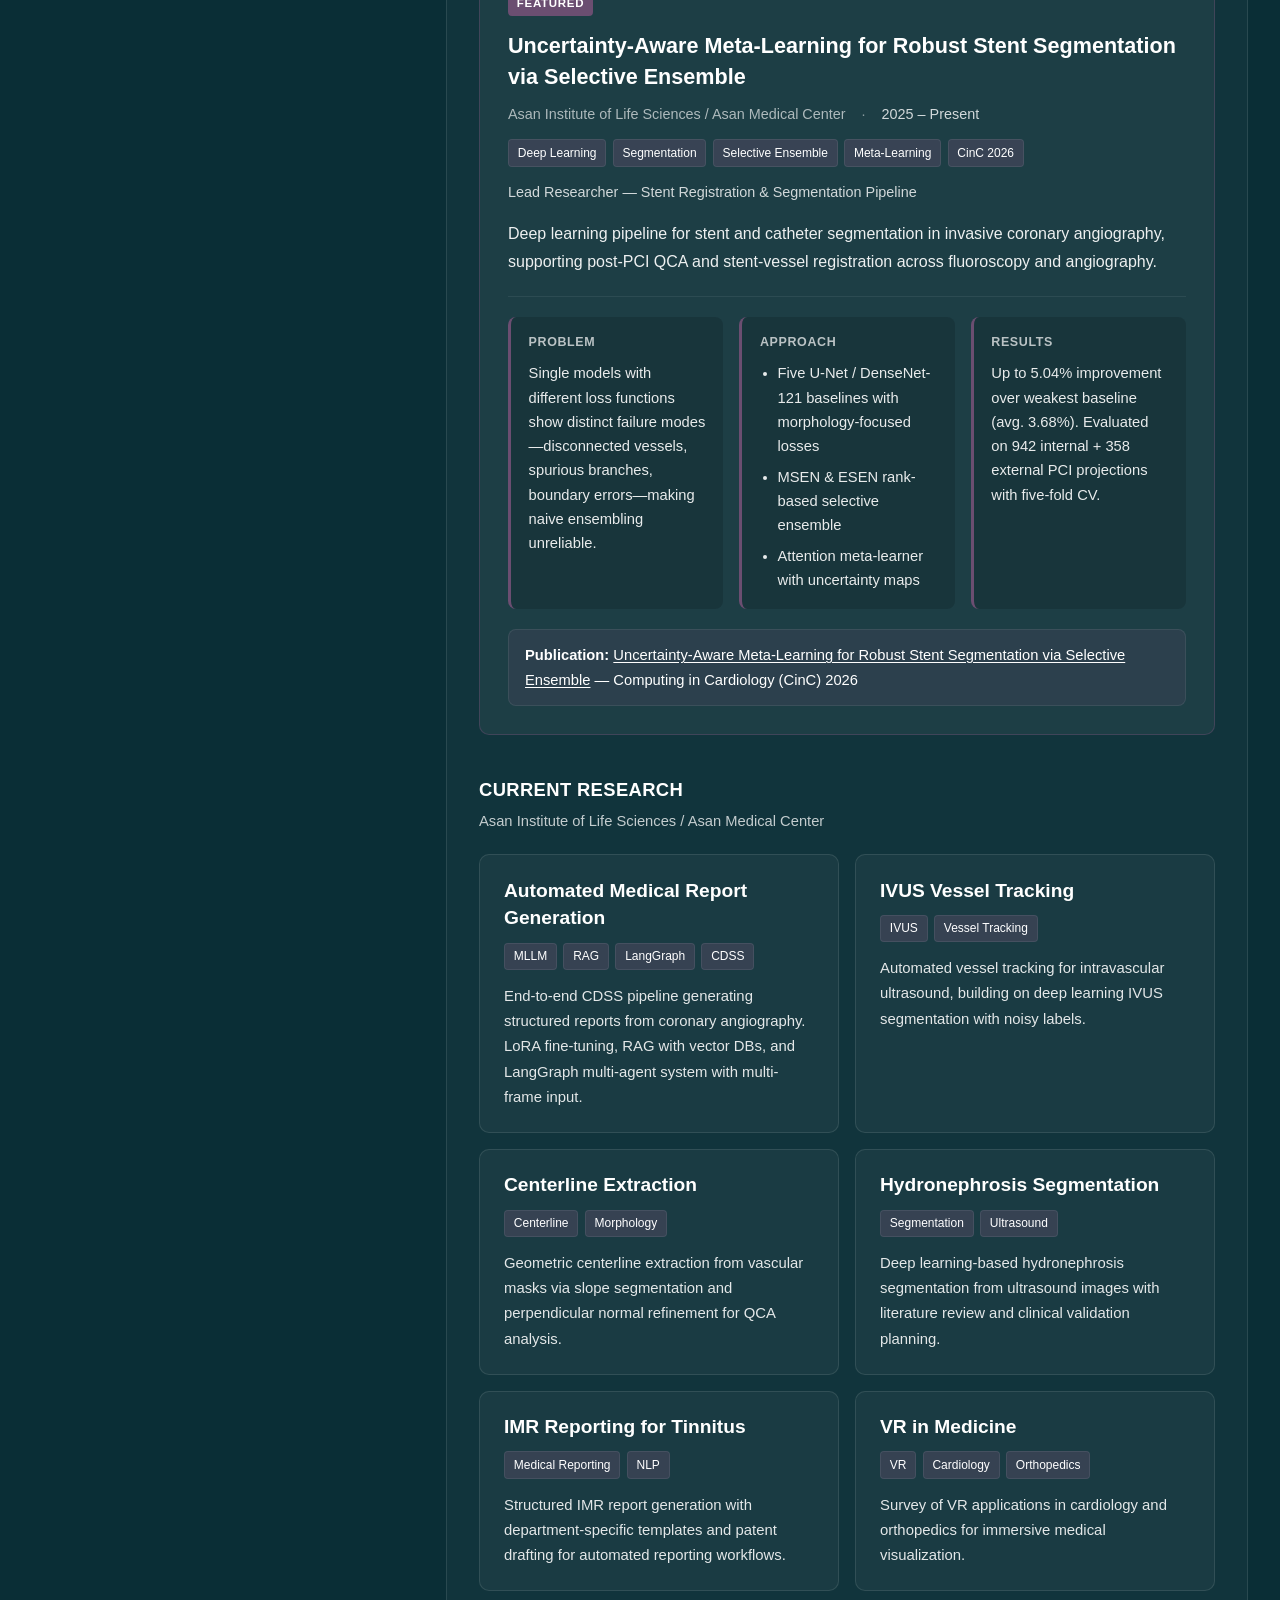
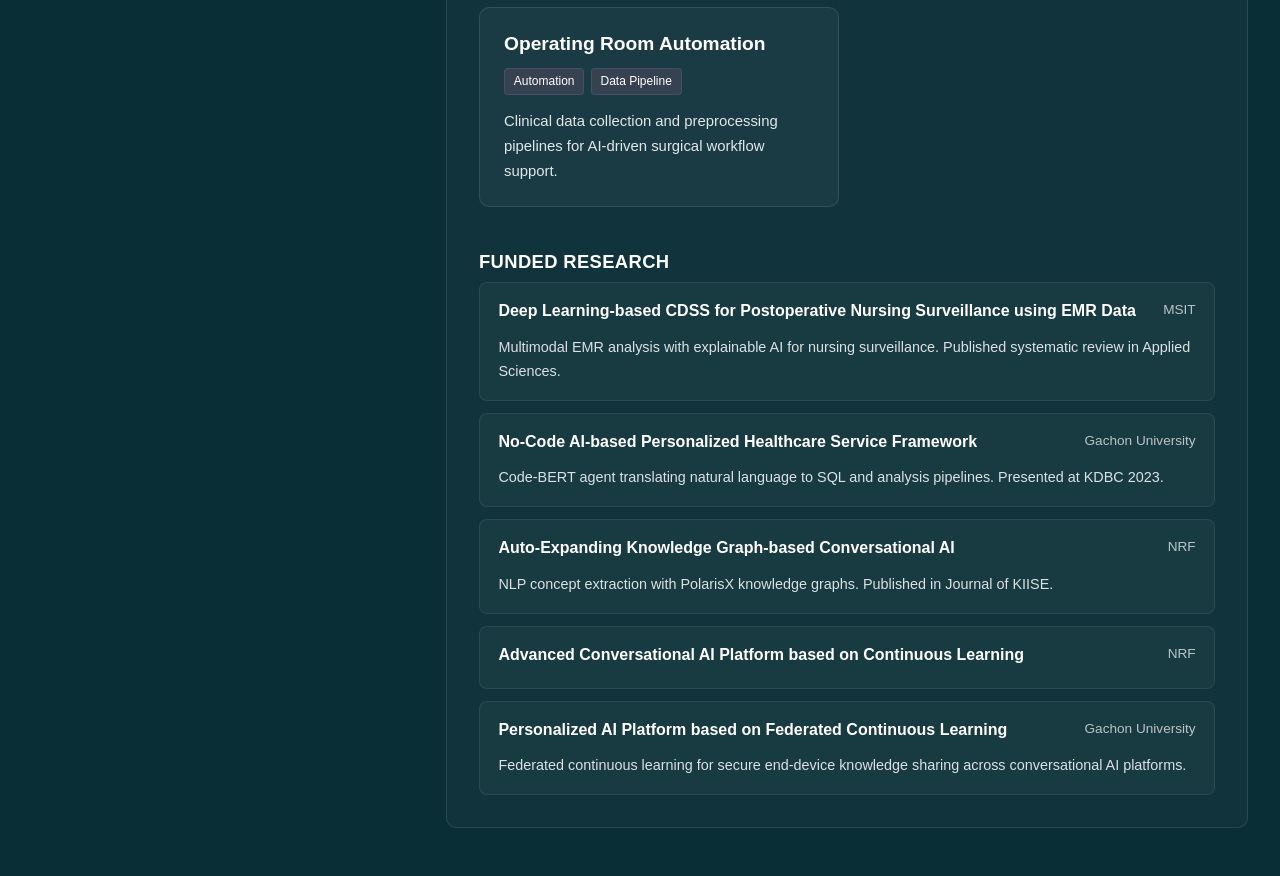
==== commit f6af3841: "Improve projects section readability" ====
--- a/index.html
+++ b/index.html
@@ -141,7 +141,6 @@
                                     <a href="https://cinc2026.org/" target="_blank" rel="noopener noreferrer">
                                         <i class="fas fa-external-link-alt paper-link-icon"></i>
                                         Uncertainty-Aware Meta-Learning for Robust Stent Segmentation via Selective Ensemble
-                                        <span class="paper-status">Proceeding</span>
                                     </a>
                                 </div>
                                 <div class="paper-authors">Hyojin Ko, Jihoon Kweon, Jung-Min Ahn, Young-Hak Kim</div>
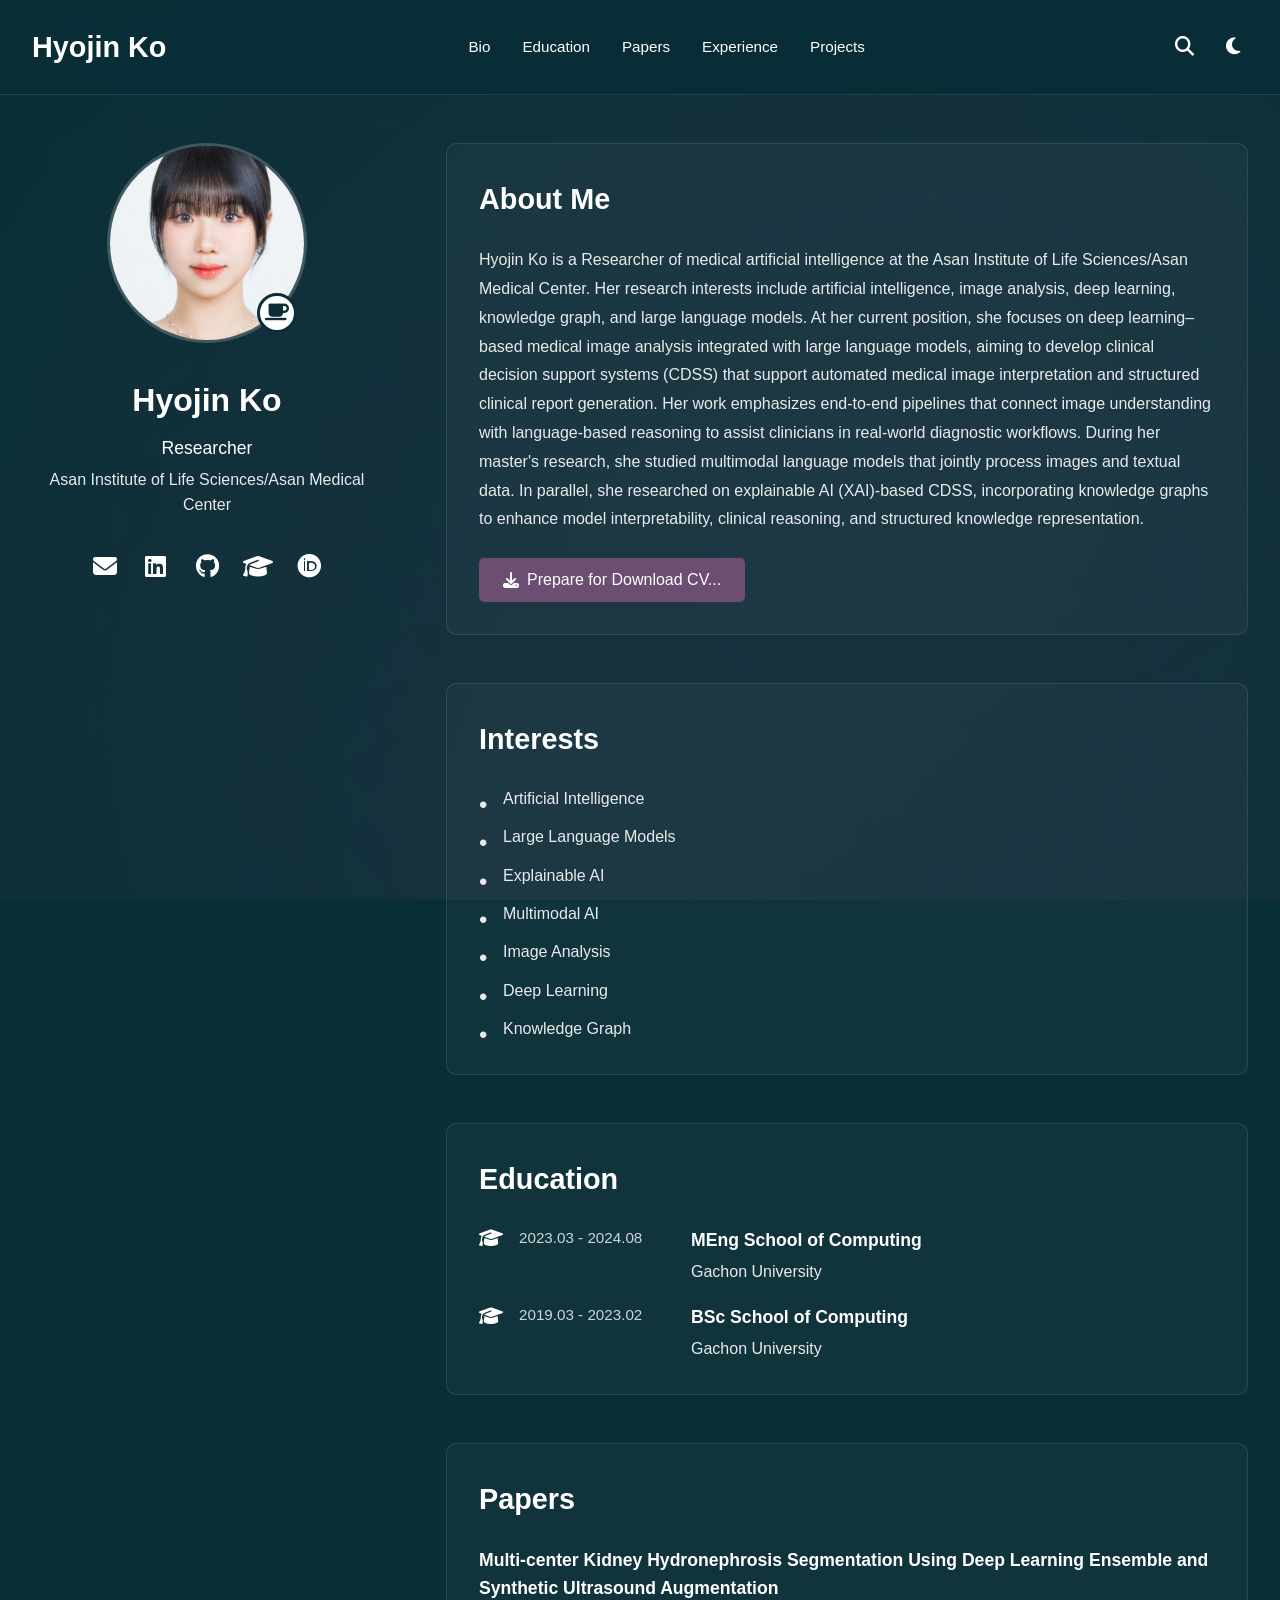
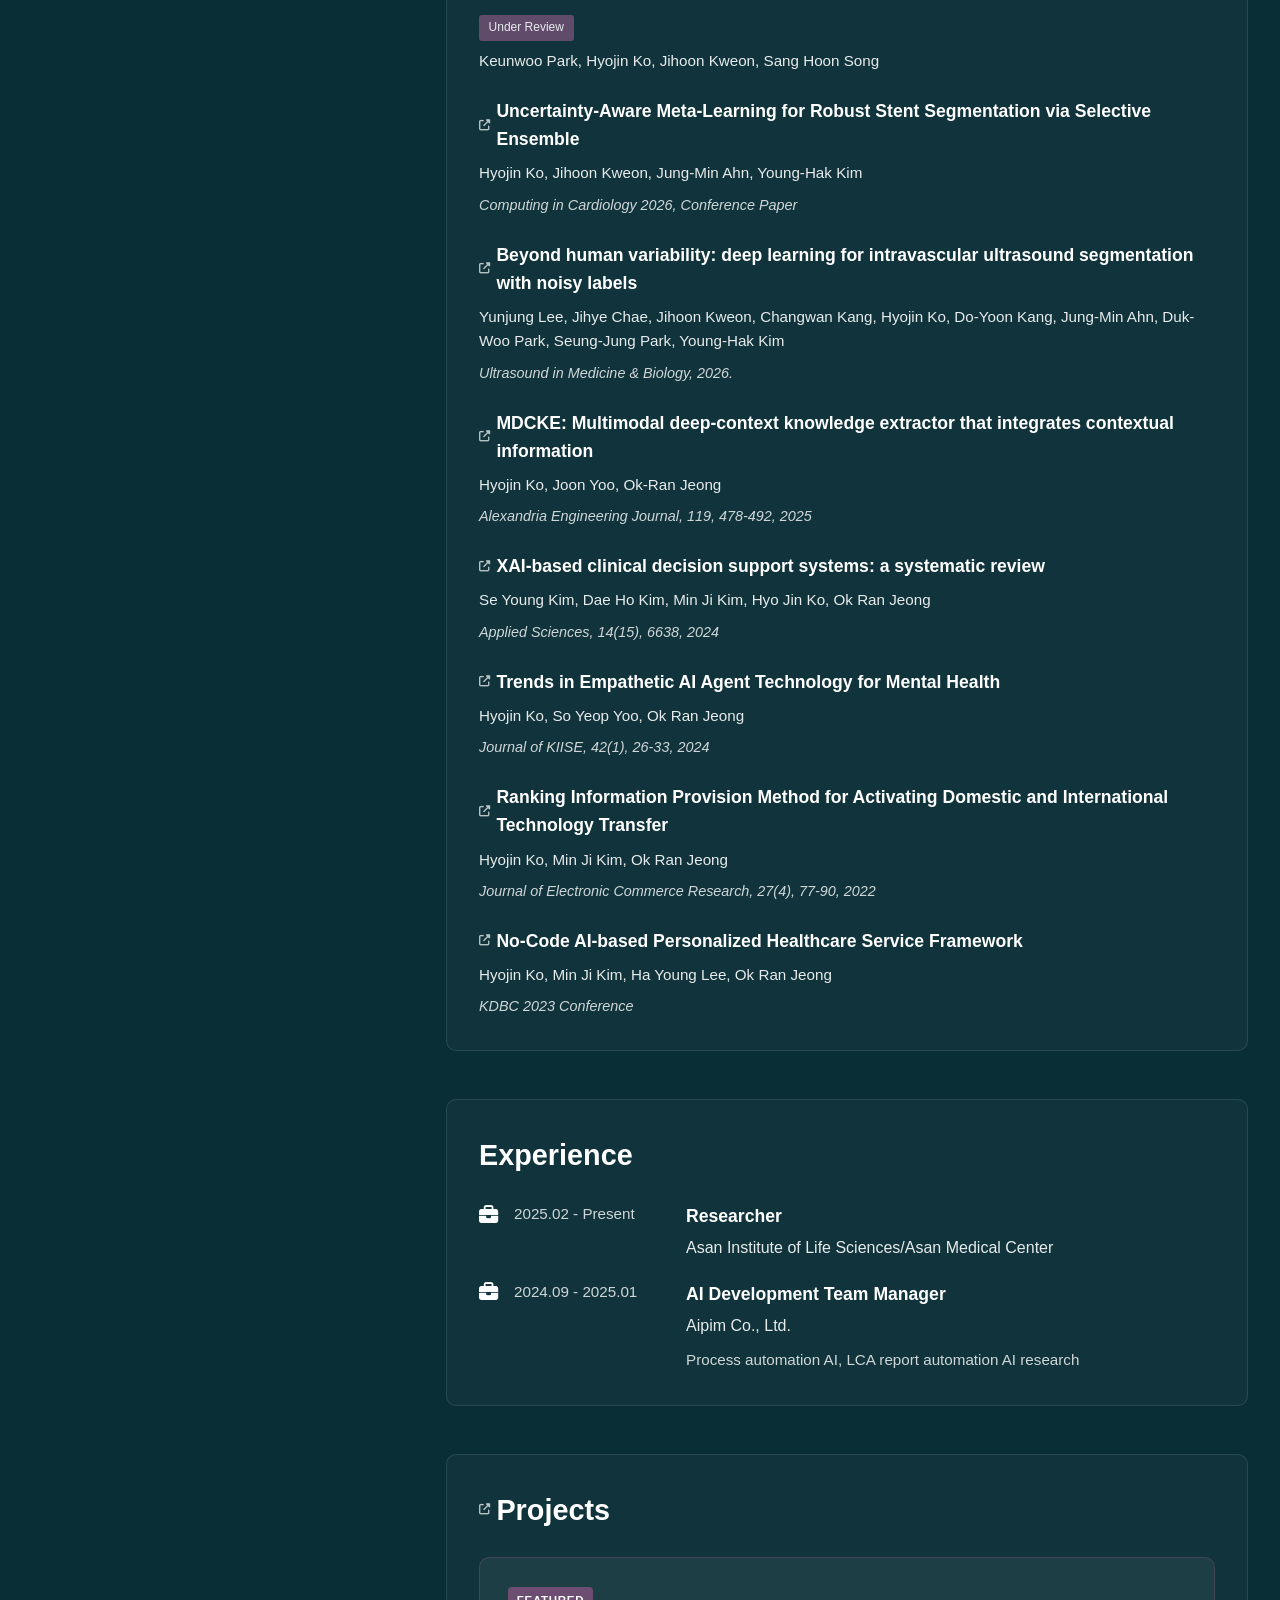
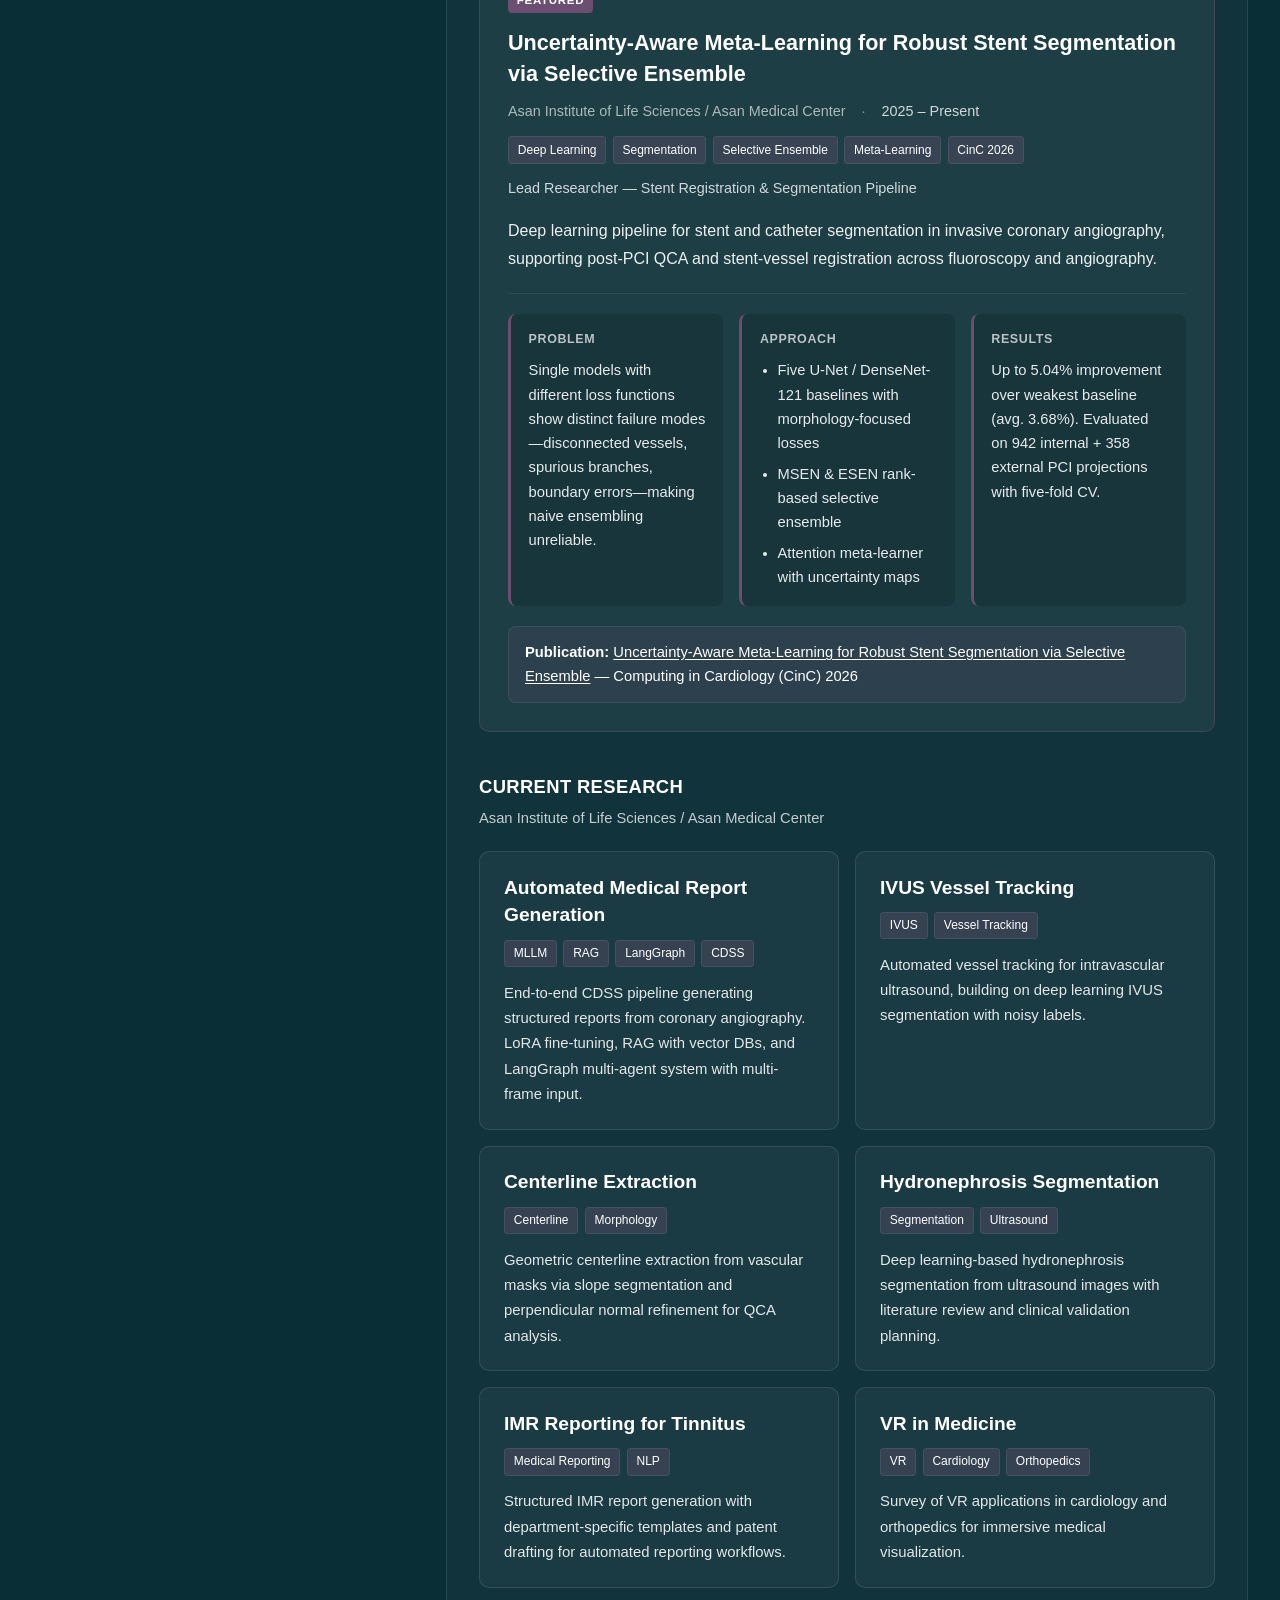
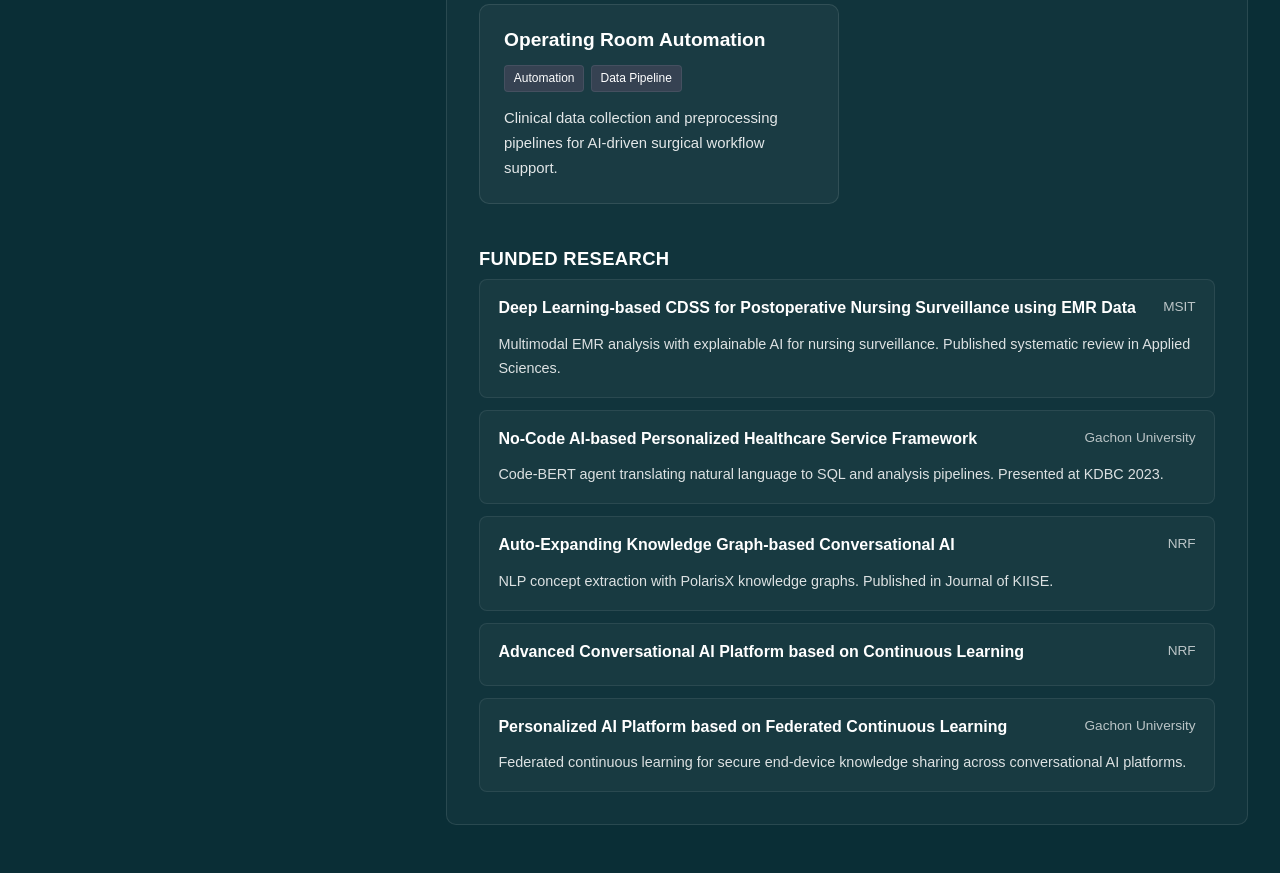
==== commit 6be76acc: "Improve projects section readability" ====
--- a/index.html
+++ b/index.html
@@ -132,7 +132,7 @@
                                     Multi-center Kidney Hydronephrosis Segmentation Using Deep Learning Ensemble and Synthetic Ultrasound Augmentation
                                     <span class="paper-status">Under Review</span>
                                 </div>
-                                <div class="paper-authors">Keunwoo Park<sup>1</sup>, Hyojin Ko<sup>1</sup>, Jihoon Kweon<sup>1*</sup>, Sang Hoon Song<sup>2*</sup></div>
+                                <div class="paper-authors">Keunwoo Park, Hyojin Ko, Jihoon Kweon, Sang Hoon Song</div>
                             </div>
                         </li>
                         <li>
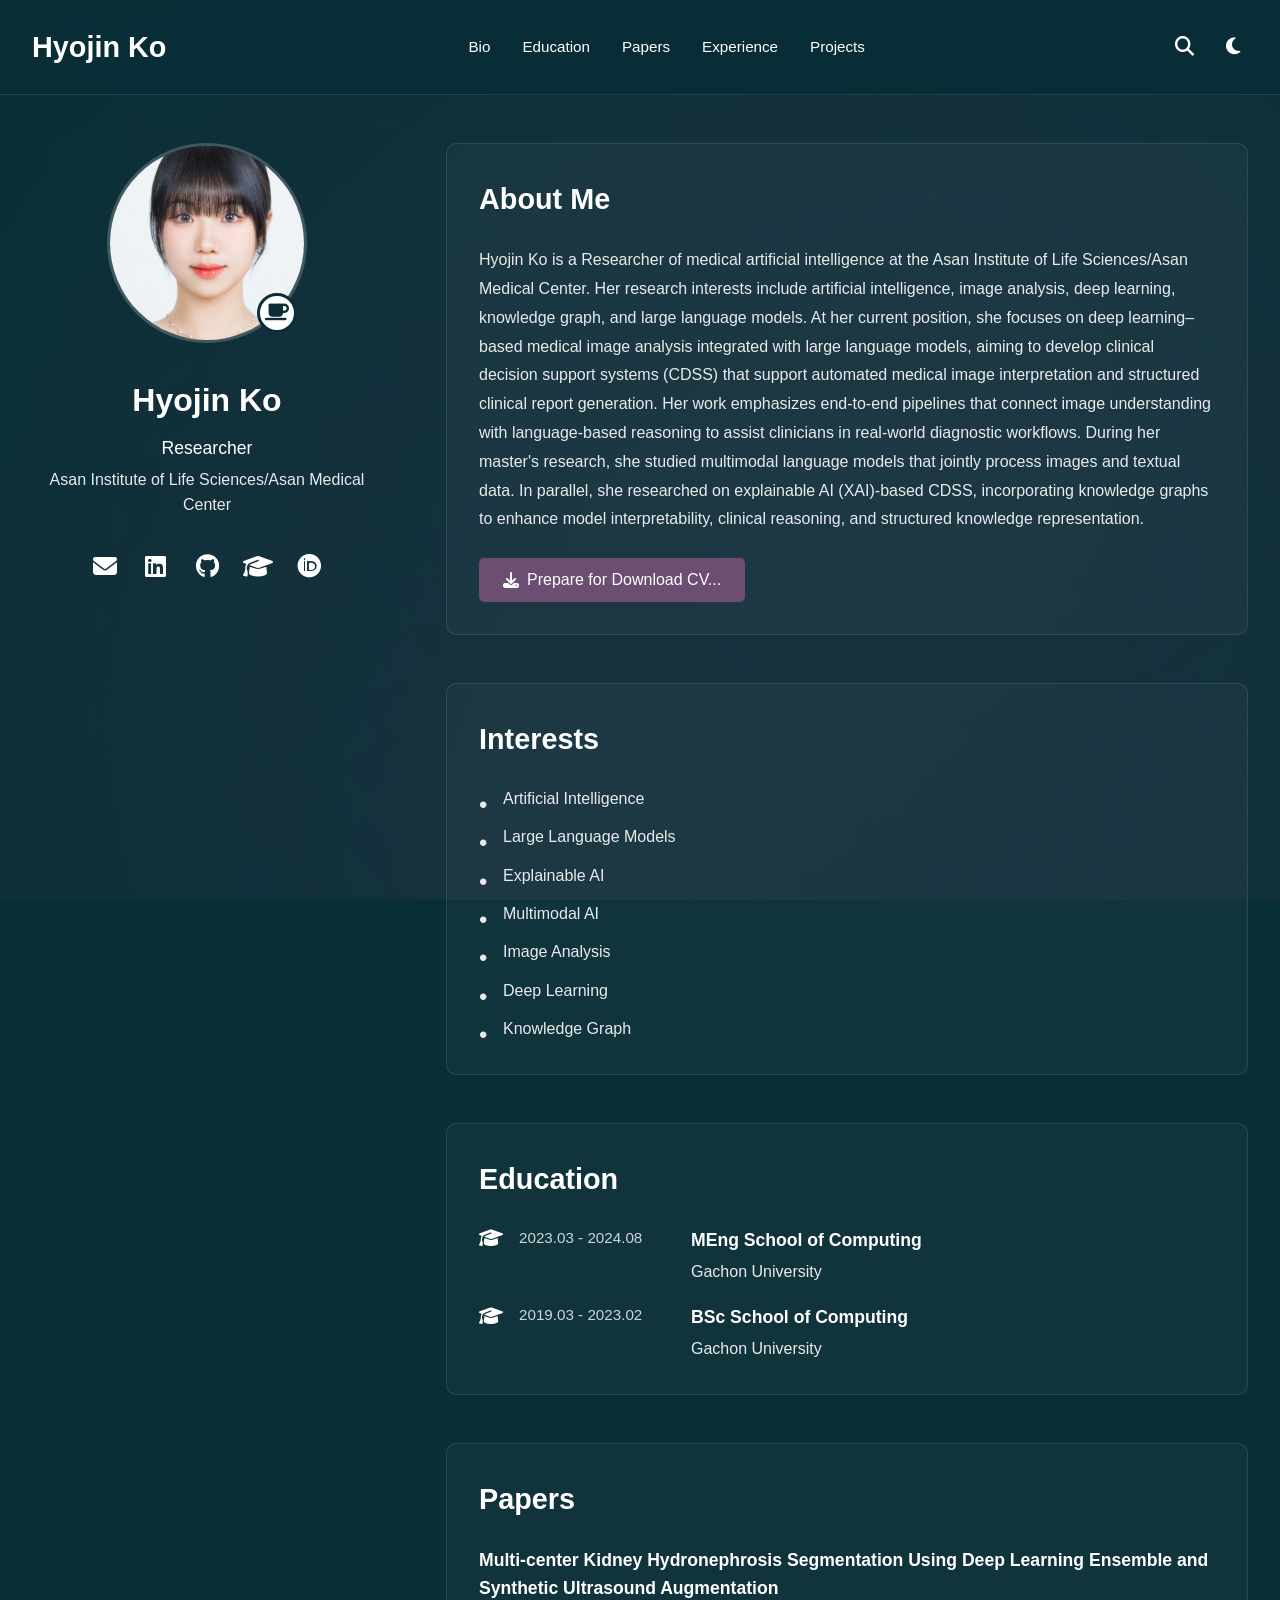
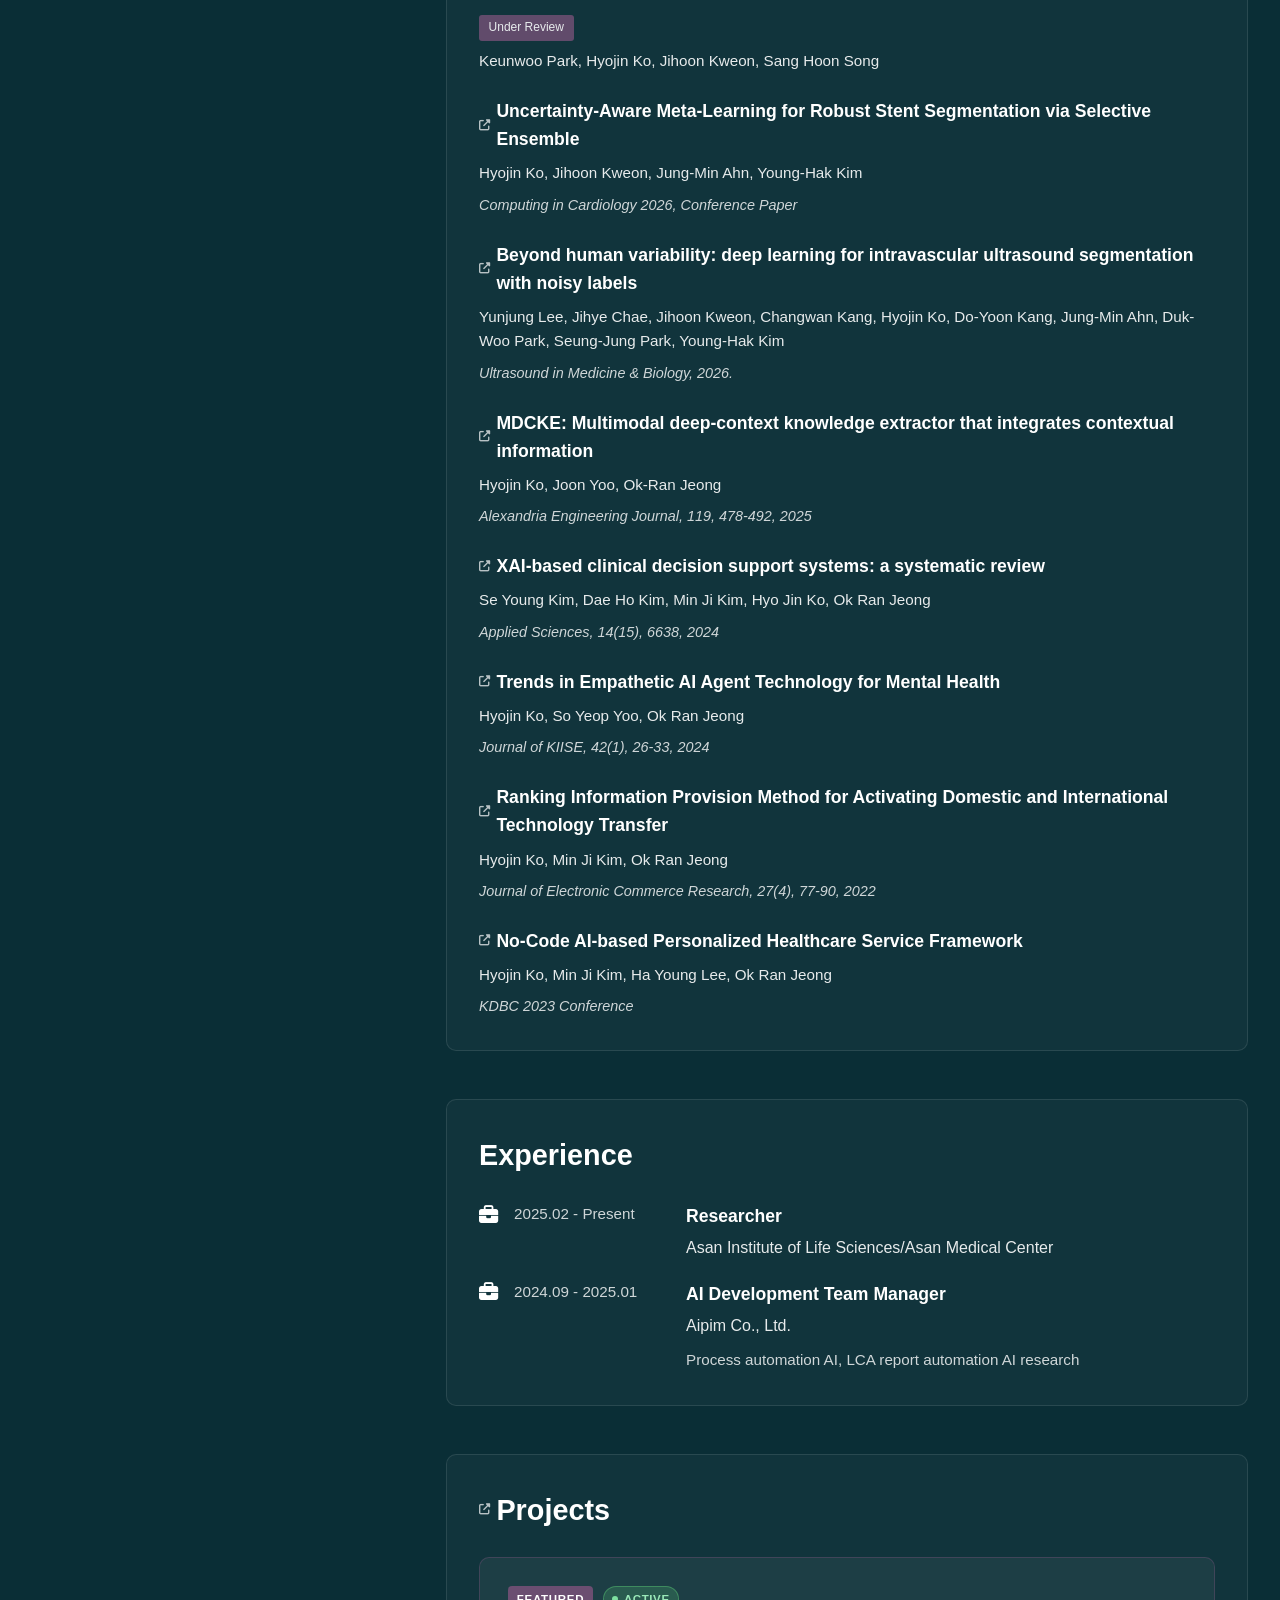
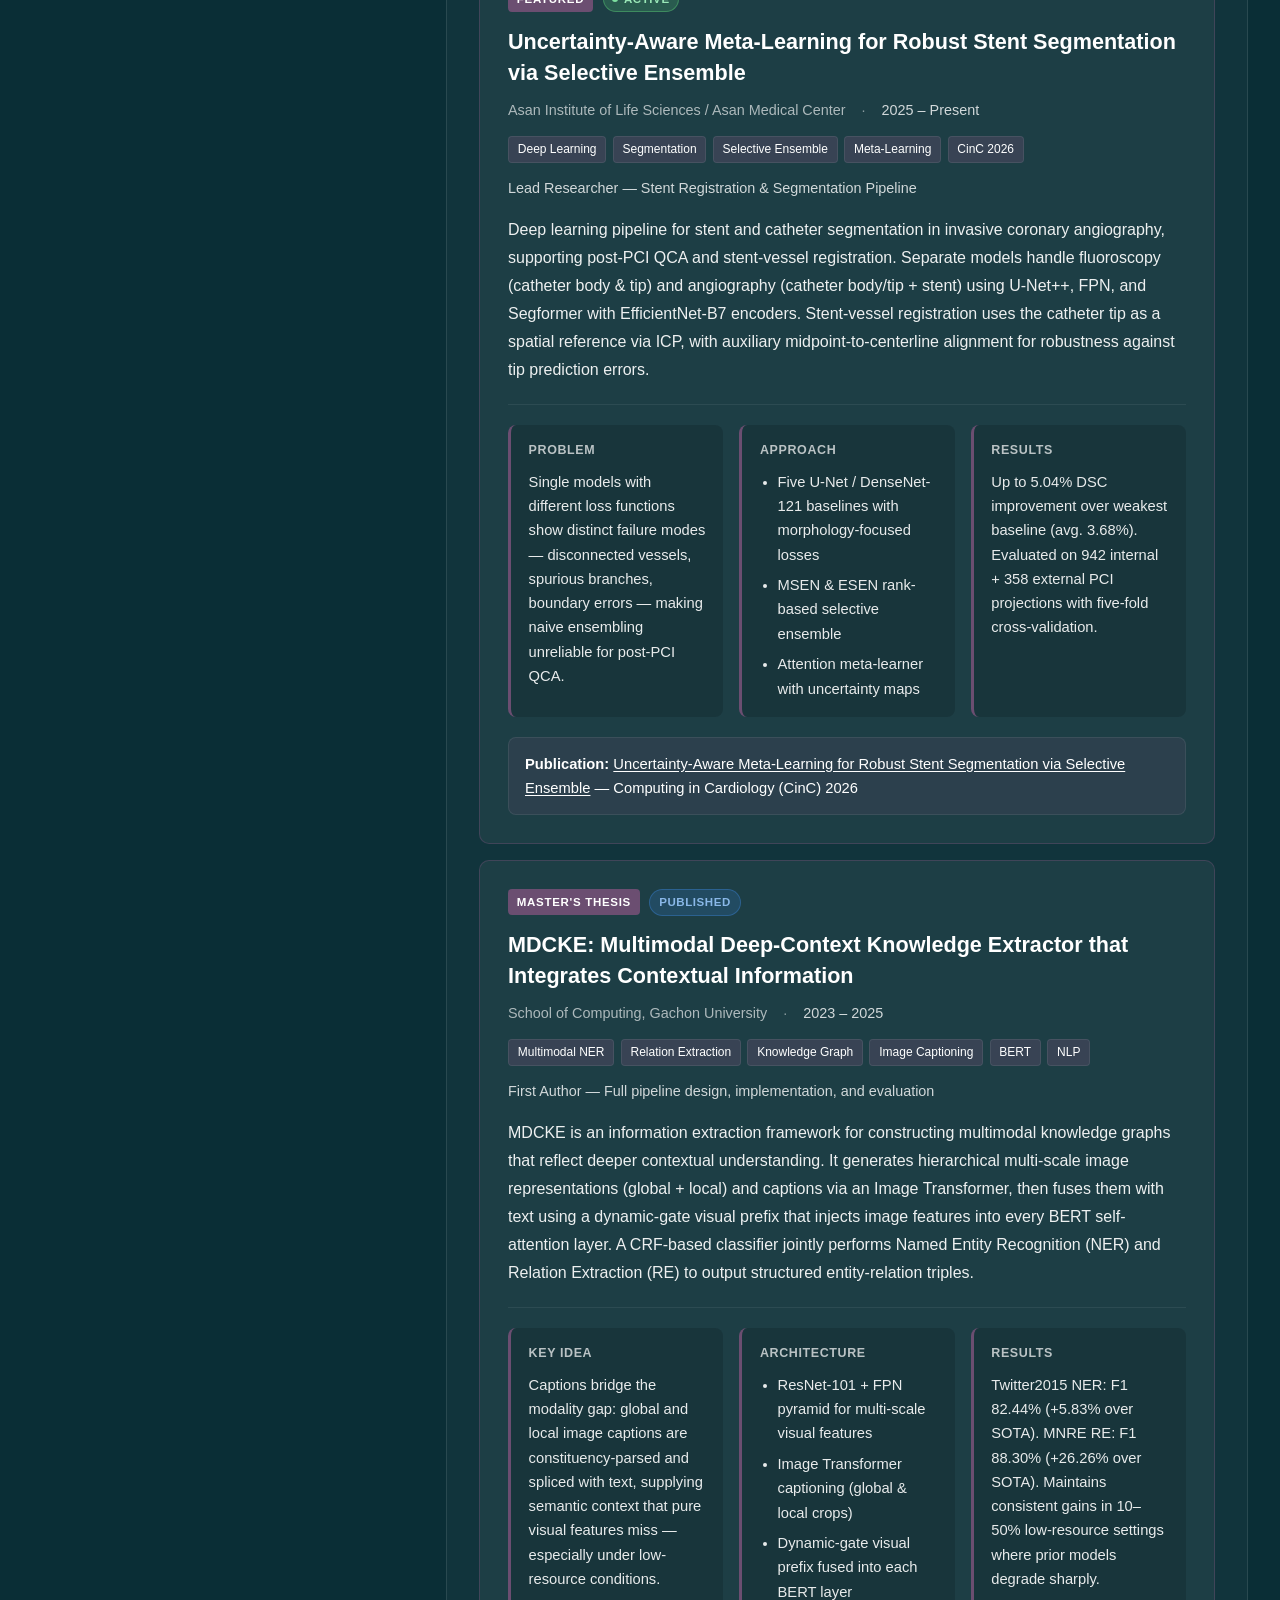
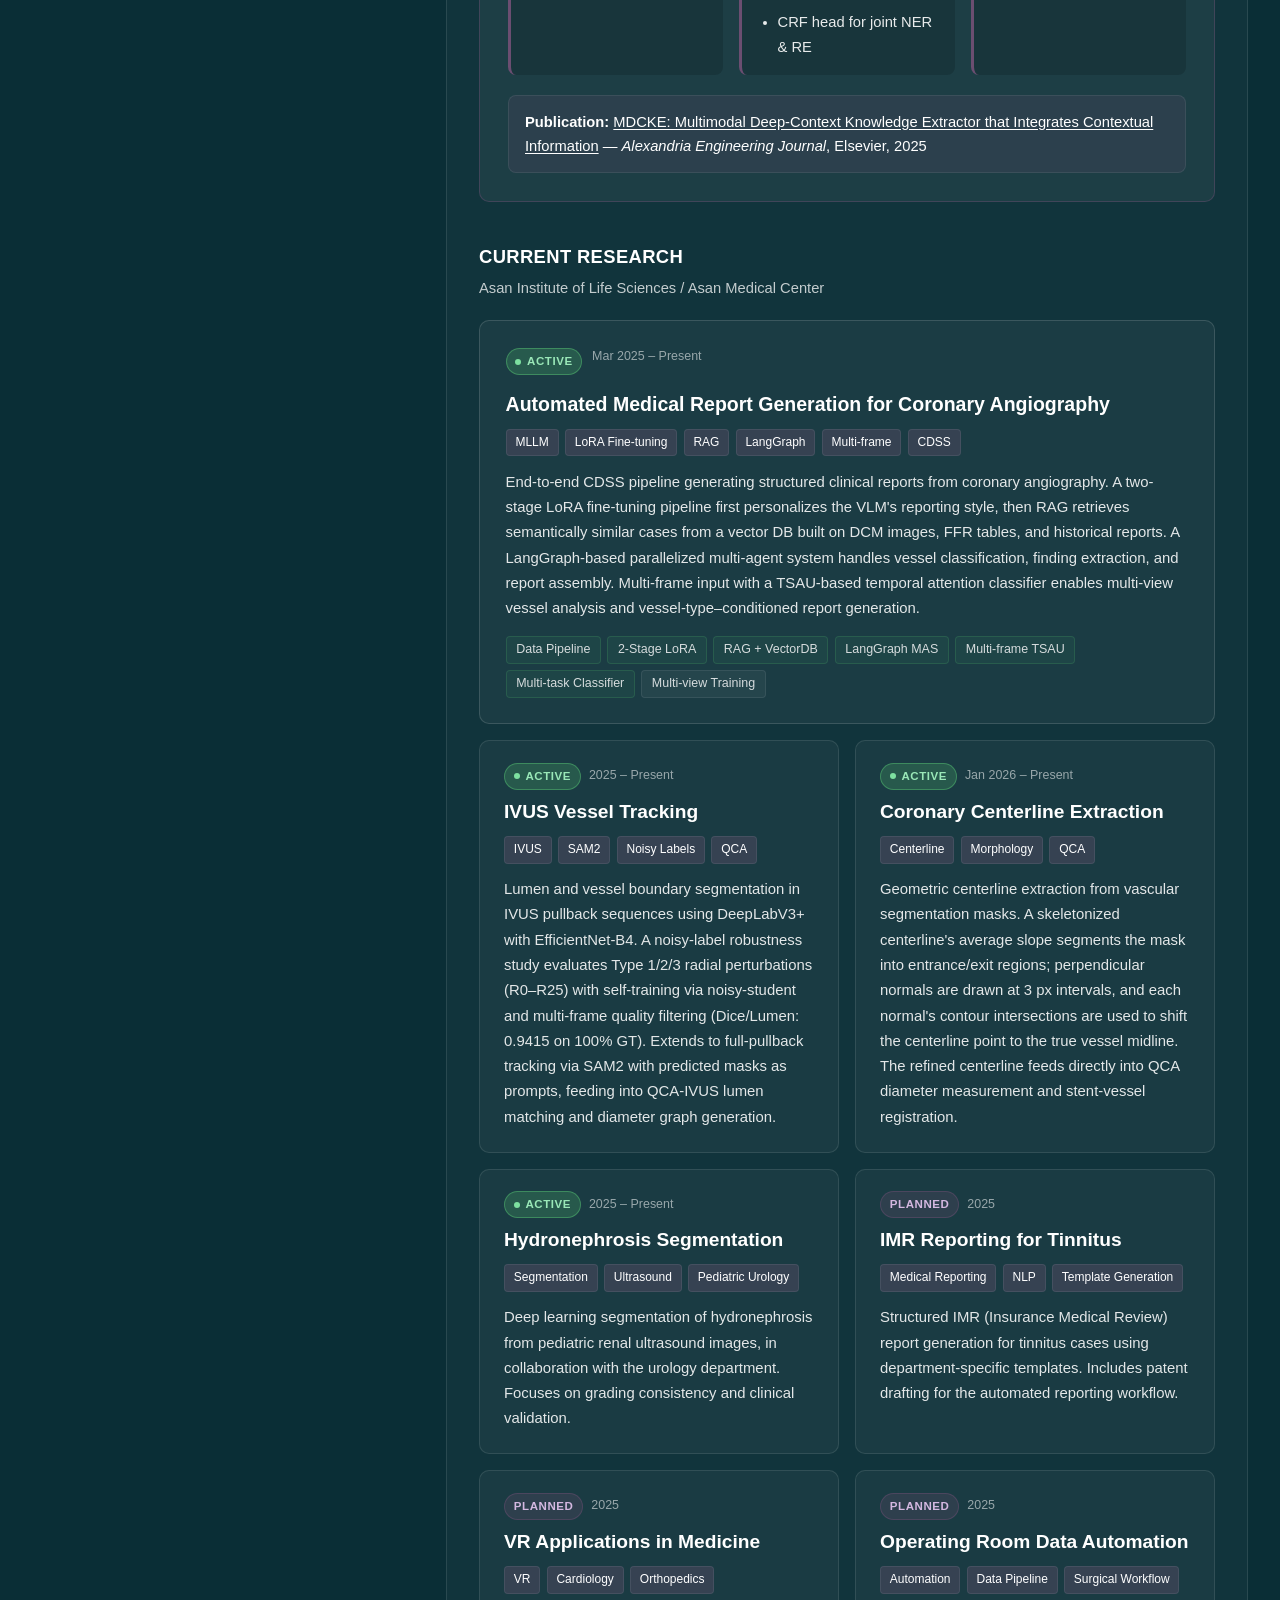
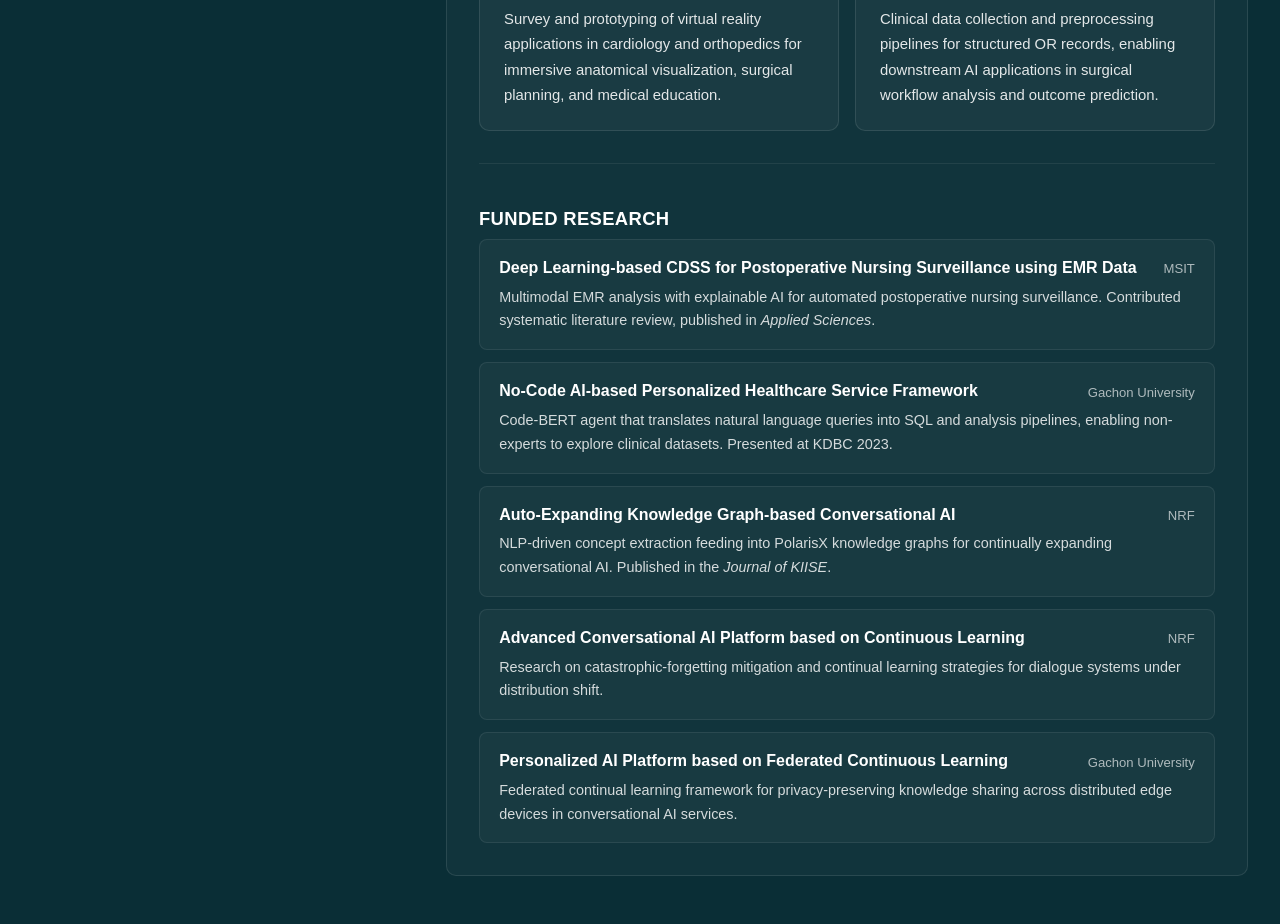
==== commit a2c9b97d: "style changed" ====
--- a/index.html
+++ b/index.html
@@ -261,7 +261,10 @@
 
                     <div class="portfolio-featured">
                         <article class="project-card project-card--featured">
-                            <span class="project-badge">Featured</span>
+                            <div class="project-badge-row">
+                                <span class="project-badge">Featured</span>
+                                <span class="project-status project-status--active">Active</span>
+                            </div>
                             <h3 class="project-title">Uncertainty-Aware Meta-Learning for Robust Stent Segmentation via Selective Ensemble</h3>
                             <div class="project-meta-row">
                                 <span class="project-organization">Asan Institute of Life Sciences / Asan Medical Center</span>
@@ -276,12 +279,12 @@
                             </div>
                             <p class="project-role">Lead Researcher — Stent Registration &amp; Segmentation Pipeline</p>
                             <p class="project-summary">
-                                Deep learning pipeline for stent and catheter segmentation in invasive coronary angiography, supporting post-PCI QCA and stent-vessel registration across fluoroscopy and angiography.
+                                Deep learning pipeline for stent and catheter segmentation in invasive coronary angiography, supporting post-PCI QCA and stent-vessel registration. Separate models handle fluoroscopy (catheter body &amp; tip) and angiography (catheter body/tip + stent) using U-Net++, FPN, and Segformer with EfficientNet-B7 encoders. Stent-vessel registration uses the catheter tip as a spatial reference via ICP, with auxiliary midpoint-to-centerline alignment for robustness against tip prediction errors.
                             </p>
                             <div class="project-highlights">
                                 <div class="project-highlight">
                                     <h4>Problem</h4>
-                                    <p>Single models with different loss functions show distinct failure modes—disconnected vessels, spurious branches, boundary errors—making naive ensembling unreliable.</p>
+                                    <p>Single models with different loss functions show distinct failure modes — disconnected vessels, spurious branches, boundary errors — making naive ensembling unreliable for post-PCI QCA.</p>
                                 </div>
                                 <div class="project-highlight">
                                     <h4>Approach</h4>
@@ -293,7 +296,7 @@
                                 </div>
                                 <div class="project-highlight">
                                     <h4>Results</h4>
-                                    <p>Up to 5.04% improvement over weakest baseline (avg. 3.68%). Evaluated on 942 internal + 358 external PCI projections with five-fold CV.</p>
+                                    <p>Up to 5.04% DSC improvement over weakest baseline (avg. 3.68%). Evaluated on 942 internal + 358 external PCI projections with five-fold cross-validation.</p>
                                 </div>
                             </div>
                             <div class="project-publication">
@@ -304,121 +307,234 @@
                         </article>
                     </div>
 
+                    <div class="portfolio-featured">
+                        <article class="project-card project-card--featured">
+                            <div class="project-badge-row">
+                                <span class="project-badge">Master's Thesis</span>
+                                <span class="project-status project-status--published">Published</span>
+                            </div>
+                            <h3 class="project-title">MDCKE: Multimodal Deep-Context Knowledge Extractor that Integrates Contextual Information</h3>
+                            <div class="project-meta-row">
+                                <span class="project-organization">School of Computing, Gachon University</span>
+                                <span class="project-period">2023 – 2025</span>
+                            </div>
+                            <div class="project-meta">
+                                <span class="project-tag">Multimodal NER</span>
+                                <span class="project-tag">Relation Extraction</span>
+                                <span class="project-tag">Knowledge Graph</span>
+                                <span class="project-tag">Image Captioning</span>
+                                <span class="project-tag">BERT</span>
+                                <span class="project-tag">NLP</span>
+                            </div>
+                            <p class="project-role">First Author — Full pipeline design, implementation, and evaluation</p>
+                            <p class="project-summary">
+                                MDCKE is an information extraction framework for constructing multimodal knowledge graphs that reflect deeper contextual understanding. It generates hierarchical multi-scale image representations (global + local) and captions via an Image Transformer, then fuses them with text using a dynamic-gate visual prefix that injects image features into every BERT self-attention layer. A CRF-based classifier jointly performs Named Entity Recognition (NER) and Relation Extraction (RE) to output structured entity-relation triples.
+                            </p>
+                            <div class="project-highlights">
+                                <div class="project-highlight">
+                                    <h4>Key Idea</h4>
+                                    <p>Captions bridge the modality gap: global and local image captions are constituency-parsed and spliced with text, supplying semantic context that pure visual features miss — especially under low-resource conditions.</p>
+                                </div>
+                                <div class="project-highlight">
+                                    <h4>Architecture</h4>
+                                    <ul>
+                                        <li>ResNet-101 + FPN pyramid for multi-scale visual features</li>
+                                        <li>Image Transformer captioning (global &amp; local crops)</li>
+                                        <li>Dynamic-gate visual prefix fused into each BERT layer</li>
+                                        <li>CRF head for joint NER &amp; RE</li>
+                                    </ul>
+                                </div>
+                                <div class="project-highlight">
+                                    <h4>Results</h4>
+                                    <p>Twitter2015 NER: F1 82.44% (+5.83% over SOTA). MNRE RE: F1 88.30% (+26.26% over SOTA). Maintains consistent gains in 10–50% low-resource settings where prior models degrade sharply.</p>
+                                </div>
+                            </div>
+                            <div class="project-publication">
+                                <strong>Publication:</strong>
+                                <a href="https://doi.org/10.1016/j.aej.2025.02.079" target="_blank" rel="noopener noreferrer">MDCKE: Multimodal Deep-Context Knowledge Extractor that Integrates Contextual Information</a>
+                                — <em>Alexandria Engineering Journal</em>, Elsevier, 2025
+                            </div>
+                        </article>
+                    </div>
+
                     <div class="project-subsection">
                         <h3 class="project-subsection-title">Current Research</h3>
                         <p class="project-subsection-desc">Asan Institute of Life Sciences / Asan Medical Center</p>
+
+                        <article class="project-card project-card--secondary">
+                            <div class="project-badge-row">
+                                <span class="project-status project-status--active">Active</span>
+                                <span class="project-card-period">Mar 2025 – Present</span>
+                            </div>
+                            <h3 class="project-title">Automated Medical Report Generation for Coronary Angiography</h3>
+                            <div class="project-meta">
+                                <span class="project-tag">MLLM</span>
+                                <span class="project-tag">LoRA Fine-tuning</span>
+                                <span class="project-tag">RAG</span>
+                                <span class="project-tag">LangGraph</span>
+                                <span class="project-tag">Multi-frame</span>
+                                <span class="project-tag">CDSS</span>
+                            </div>
+                            <p class="project-description">
+                                End-to-end CDSS pipeline generating structured clinical reports from coronary angiography. A two-stage LoRA fine-tuning pipeline first personalizes the VLM's reporting style, then RAG retrieves semantically similar cases from a vector DB built on DCM images, FFR tables, and historical reports. A LangGraph-based parallelized multi-agent system handles vessel classification, finding extraction, and report assembly. Multi-frame input with a TSAU-based temporal attention classifier enables multi-view vessel analysis and vessel-type–conditioned report generation.
+                            </p>
+                            <div class="project-timeline">
+                                <span class="project-timeline-item project-timeline-item--done">Data Pipeline</span>
+                                <span class="project-timeline-item project-timeline-item--done">2-Stage LoRA</span>
+                                <span class="project-timeline-item project-timeline-item--done">RAG + VectorDB</span>
+                                <span class="project-timeline-item project-timeline-item--done">LangGraph MAS</span>
+                                <span class="project-timeline-item project-timeline-item--done">Multi-frame TSAU</span>
+                                <span class="project-timeline-item project-timeline-item--done">Multi-task Classifier</span>
+                                <span class="project-timeline-item">Multi-view Training</span>
+                            </div>
+                        </article>
+
                         <div class="project-grid">
                             <article class="project-card">
-                                <h3 class="project-title">Automated Medical Report Generation</h3>
-                                <div class="project-meta">
-                                    <span class="project-tag">MLLM</span>
-                                    <span class="project-tag">RAG</span>
-                                    <span class="project-tag">LangGraph</span>
-                                    <span class="project-tag">CDSS</span>
-                                </div>
-                                <div class="project-description">
-                                    <p>End-to-end CDSS pipeline generating structured reports from coronary angiography. LoRA fine-tuning, RAG with vector DBs, and LangGraph multi-agent system with multi-frame input.</p>
-                                </div>
-                            </article>
-                            <article class="project-card">
+                                <div class="project-card-header">
+                                    <span class="project-status project-status--active">Active</span>
+                                    <span class="project-card-period">2025 – Present</span>
+                                </div>
                                 <h3 class="project-title">IVUS Vessel Tracking</h3>
                                 <div class="project-meta">
                                     <span class="project-tag">IVUS</span>
-                                    <span class="project-tag">Vessel Tracking</span>
+                                    <span class="project-tag">SAM2</span>
+                                    <span class="project-tag">Noisy Labels</span>
+                                    <span class="project-tag">QCA</span>
                                 </div>
                                 <div class="project-description">
-                                    <p>Automated vessel tracking for intravascular ultrasound, building on deep learning IVUS segmentation with noisy labels.</p>
-                                </div>
-                            </article>
+                                    <p>Lumen and vessel boundary segmentation in IVUS pullback sequences using DeepLabV3+ with EfficientNet-B4. A noisy-label robustness study evaluates Type 1/2/3 radial perturbations (R0–R25) with self-training via noisy-student and multi-frame quality filtering (Dice/Lumen: 0.9415 on 100% GT). Extends to full-pullback tracking via SAM2 with predicted masks as prompts, feeding into QCA-IVUS lumen matching and diameter graph generation.</p>
+                                </div>
+                            </article>
+
                             <article class="project-card">
-                                <h3 class="project-title">Centerline Extraction</h3>
+                                <div class="project-card-header">
+                                    <span class="project-status project-status--active">Active</span>
+                                    <span class="project-card-period">Jan 2026 – Present</span>
+                                </div>
+                                <h3 class="project-title">Coronary Centerline Extraction</h3>
                                 <div class="project-meta">
                                     <span class="project-tag">Centerline</span>
                                     <span class="project-tag">Morphology</span>
+                                    <span class="project-tag">QCA</span>
                                 </div>
                                 <div class="project-description">
-                                    <p>Geometric centerline extraction from vascular masks via slope segmentation and perpendicular normal refinement for QCA analysis.</p>
-                                </div>
-                            </article>
+                                    <p>Geometric centerline extraction from vascular segmentation masks. A skeletonized centerline's average slope segments the mask into entrance/exit regions; perpendicular normals are drawn at 3 px intervals, and each normal's contour intersections are used to shift the centerline point to the true vessel midline. The refined centerline feeds directly into QCA diameter measurement and stent-vessel registration.</p>
+                                </div>
+                            </article>
+
                             <article class="project-card">
+                                <div class="project-card-header">
+                                    <span class="project-status project-status--active">Active</span>
+                                    <span class="project-card-period">2025 – Present</span>
+                                </div>
                                 <h3 class="project-title">Hydronephrosis Segmentation</h3>
                                 <div class="project-meta">
                                     <span class="project-tag">Segmentation</span>
                                     <span class="project-tag">Ultrasound</span>
+                                    <span class="project-tag">Pediatric Urology</span>
                                 </div>
                                 <div class="project-description">
-                                    <p>Deep learning-based hydronephrosis segmentation from ultrasound images with literature review and clinical validation planning.</p>
-                                </div>
-                            </article>
+                                    <p>Deep learning segmentation of hydronephrosis from pediatric renal ultrasound images, in collaboration with the urology department. Focuses on grading consistency and clinical validation.</p>
+                                </div>
+                            </article>
+
                             <article class="project-card">
+                                <div class="project-card-header">
+                                    <span class="project-status project-status--planned">Planned</span>
+                                    <span class="project-card-period">2025</span>
+                                </div>
                                 <h3 class="project-title">IMR Reporting for Tinnitus</h3>
                                 <div class="project-meta">
                                     <span class="project-tag">Medical Reporting</span>
                                     <span class="project-tag">NLP</span>
+                                    <span class="project-tag">Template Generation</span>
                                 </div>
                                 <div class="project-description">
-                                    <p>Structured IMR report generation with department-specific templates and patent drafting for automated reporting workflows.</p>
-                                </div>
-                            </article>
+                                    <p>Structured IMR (Insurance Medical Review) report generation for tinnitus cases using department-specific templates. Includes patent drafting for the automated reporting workflow.</p>
+                                </div>
+                            </article>
+
                             <article class="project-card">
-                                <h3 class="project-title">VR in Medicine</h3>
+                                <div class="project-card-header">
+                                    <span class="project-status project-status--planned">Planned</span>
+                                    <span class="project-card-period">2025</span>
+                                </div>
+                                <h3 class="project-title">VR Applications in Medicine</h3>
                                 <div class="project-meta">
                                     <span class="project-tag">VR</span>
                                     <span class="project-tag">Cardiology</span>
                                     <span class="project-tag">Orthopedics</span>
                                 </div>
                                 <div class="project-description">
-                                    <p>Survey of VR applications in cardiology and orthopedics for immersive medical visualization.</p>
-                                </div>
-                            </article>
+                                    <p>Survey and prototyping of virtual reality applications in cardiology and orthopedics for immersive anatomical visualization, surgical planning, and medical education.</p>
+                                </div>
+                            </article>
+
                             <article class="project-card">
-                                <h3 class="project-title">Operating Room Automation</h3>
+                                <div class="project-card-header">
+                                    <span class="project-status project-status--planned">Planned</span>
+                                    <span class="project-card-period">2025</span>
+                                </div>
+                                <h3 class="project-title">Operating Room Data Automation</h3>
                                 <div class="project-meta">
                                     <span class="project-tag">Automation</span>
                                     <span class="project-tag">Data Pipeline</span>
+                                    <span class="project-tag">Surgical Workflow</span>
                                 </div>
                                 <div class="project-description">
-                                    <p>Clinical data collection and preprocessing pipelines for AI-driven surgical workflow support.</p>
+                                    <p>Clinical data collection and preprocessing pipelines for structured OR records, enabling downstream AI applications in surgical workflow analysis and outcome prediction.</p>
                                 </div>
                             </article>
                         </div>
                     </div>
+
+                    <hr class="project-section-divider">
 
                     <div class="project-subsection">
                         <h3 class="project-subsection-title">Funded Research</h3>
                         <div class="project-funded-list">
-                            <article class="project-funded-item">
-                                <h3 class="project-title">Deep Learning-based CDSS for Postoperative Nursing Surveillance using EMR Data</h3>
-                                <div class="project-organization">MSIT</div>
-                                <div class="project-description">
-                                    <p>Multimodal EMR analysis with explainable AI for nursing surveillance. Published systematic review in Applied Sciences.</p>
-                                </div>
-                            </article>
-                            <article class="project-funded-item">
-                                <h3 class="project-title">No-Code AI-based Personalized Healthcare Service Framework</h3>
-                                <div class="project-organization">Gachon University</div>
-                                <div class="project-description">
-                                    <p>Code-BERT agent translating natural language to SQL and analysis pipelines. Presented at KDBC 2023.</p>
-                                </div>
-                            </article>
-                            <article class="project-funded-item">
-                                <h3 class="project-title">Auto-Expanding Knowledge Graph-based Conversational AI</h3>
-                                <div class="project-organization">NRF</div>
-                                <div class="project-description">
-                                    <p>NLP concept extraction with PolarisX knowledge graphs. Published in Journal of KIISE.</p>
-                                </div>
-                            </article>
-                            <article class="project-funded-item">
-                                <h3 class="project-title">Advanced Conversational AI Platform based on Continuous Learning</h3>
-                                <div class="project-organization">NRF</div>
-                            </article>
-                            <article class="project-funded-item">
-                                <h3 class="project-title">Personalized AI Platform based on Federated Continuous Learning</h3>
-                                <div class="project-organization">Gachon University</div>
-                                <div class="project-description">
-                                    <p>Federated continuous learning for secure end-device knowledge sharing across conversational AI platforms.</p>
-                                </div>
-                            </article>
+
+                            <article class="project-funded-item-v2">
+                                <div class="funded-header">
+                                    <span class="funded-title">Deep Learning-based CDSS for Postoperative Nursing Surveillance using EMR Data</span>
+                                    <span class="funded-org">MSIT</span>
+                                </div>
+                                <p class="funded-desc">Multimodal EMR analysis with explainable AI for automated postoperative nursing surveillance. Contributed systematic literature review, published in <em>Applied Sciences</em>.</p>
+                            </article>
+
+                            <article class="project-funded-item-v2">
+                                <div class="funded-header">
+                                    <span class="funded-title">No-Code AI-based Personalized Healthcare Service Framework</span>
+                                    <span class="funded-org">Gachon University</span>
+                                </div>
+                                <p class="funded-desc">Code-BERT agent that translates natural language queries into SQL and analysis pipelines, enabling non-experts to explore clinical datasets. Presented at KDBC 2023.</p>
+                            </article>
+
+                            <article class="project-funded-item-v2">
+                                <div class="funded-header">
+                                    <span class="funded-title">Auto-Expanding Knowledge Graph-based Conversational AI</span>
+                                    <span class="funded-org">NRF</span>
+                                </div>
+                                <p class="funded-desc">NLP-driven concept extraction feeding into PolarisX knowledge graphs for continually expanding conversational AI. Published in the <em>Journal of KIISE</em>.</p>
+                            </article>
+
+                            <article class="project-funded-item-v2">
+                                <div class="funded-header">
+                                    <span class="funded-title">Advanced Conversational AI Platform based on Continuous Learning</span>
+                                    <span class="funded-org">NRF</span>
+                                </div>
+                                <p class="funded-desc">Research on catastrophic-forgetting mitigation and continual learning strategies for dialogue systems under distribution shift.</p>
+                            </article>
+
+                            <article class="project-funded-item-v2">
+                                <div class="funded-header">
+                                    <span class="funded-title">Personalized AI Platform based on Federated Continuous Learning</span>
+                                    <span class="funded-org">Gachon University</span>
+                                </div>
+                                <p class="funded-desc">Federated continual learning framework for privacy-preserving knowledge sharing across distributed edge devices in conversational AI services.</p>
+                            </article>
+
                         </div>
                     </div>
                 </section>
--- a/styles.css
+++ b/styles.css
@@ -564,6 +564,162 @@
     margin-bottom: 0.85rem;
 }
 
+.project-badge-row {
+    display: flex;
+    align-items: center;
+    flex-wrap: wrap;
+    gap: 0.6rem;
+    margin-bottom: 0.85rem;
+}
+
+.project-badge-row .project-badge,
+.project-badge-row .project-status {
+    margin-bottom: 0;
+}
+
+.project-status {
+    display: inline-flex;
+    align-items: center;
+    gap: 0.35rem;
+    font-size: 0.72rem;
+    font-weight: 600;
+    letter-spacing: 0.05em;
+    text-transform: uppercase;
+    padding: 0.2rem 0.55rem;
+    border-radius: 20px;
+}
+
+.project-status--active {
+    background: rgba(80, 180, 110, 0.25);
+    border: 1px solid rgba(80, 180, 110, 0.55);
+    color: #9ae8b8;
+}
+
+.project-status--active::before {
+    content: '';
+    width: 6px;
+    height: 6px;
+    border-radius: 50%;
+    background: #7de0a0;
+    animation: pulse-dot 1.8s ease-in-out infinite;
+}
+
+.project-status--planned {
+    background: rgba(107, 78, 113, 0.25);
+    border: 1px solid rgba(107, 78, 113, 0.5);
+    color: #d4b8e0;
+}
+
+.project-status--published {
+    background: rgba(56, 125, 201, 0.22);
+    border: 1px solid rgba(56, 125, 201, 0.45);
+    color: #8ab8e8;
+}
+
+@keyframes pulse-dot {
+    0%, 100% { opacity: 1; }
+    50% { opacity: 0.4; }
+}
+
+.portfolio-featured + .portfolio-featured {
+    margin-top: 1rem;
+}
+
+.project-card--secondary {
+    padding: 1.6rem;
+    background: rgba(255, 255, 255, 0.045);
+    border: 1px solid rgba(255, 255, 255, 0.14);
+    border-radius: 10px;
+    margin-bottom: 1rem;
+}
+
+.project-card--secondary .project-title {
+    font-size: 1.22rem;
+}
+
+.project-timeline {
+    display: flex;
+    flex-wrap: wrap;
+    gap: 0.4rem;
+    margin-top: 0.9rem;
+}
+
+.project-timeline-item {
+    font-size: 0.78rem;
+    padding: 0.18rem 0.6rem;
+    border-radius: 4px;
+    background: rgba(255, 255, 255, 0.06);
+    border: 1px solid rgba(255, 255, 255, 0.1);
+    color: var(--text-color);
+    opacity: 0.82;
+}
+
+.project-timeline-item--done {
+    background: rgba(80, 180, 110, 0.1);
+    border-color: rgba(80, 180, 110, 0.25);
+}
+
+.project-funded-item-v2 {
+    padding: 1rem 1.2rem;
+    background: rgba(255, 255, 255, 0.03);
+    border: 1px solid rgba(255, 255, 255, 0.08);
+    border-radius: 8px;
+}
+
+.project-funded-item-v2 .funded-header {
+    display: flex;
+    justify-content: space-between;
+    align-items: flex-start;
+    gap: 1rem;
+    margin-bottom: 0.4rem;
+}
+
+.project-funded-item-v2 .funded-title {
+    font-size: 1rem;
+    font-weight: 600;
+    color: var(--text-color);
+    line-height: 1.45;
+}
+
+.project-funded-item-v2 .funded-org {
+    font-size: 0.82rem;
+    color: var(--text-color);
+    opacity: 0.65;
+    white-space: nowrap;
+    padding-top: 0.15rem;
+}
+
+.project-funded-item-v2 .funded-desc {
+    font-size: 0.9rem;
+    line-height: 1.65;
+    color: var(--text-color);
+    opacity: 0.82;
+}
+
+.project-section-divider {
+    border: none;
+    border-top: 1px solid rgba(255, 255, 255, 0.07);
+    margin: 2rem 0;
+}
+
+.project-card-period {
+    font-size: 0.78rem;
+    color: var(--text-color);
+    opacity: 0.55;
+    margin-bottom: 0.6rem;
+}
+
+.project-card-header {
+    display: flex;
+    align-items: center;
+    gap: 0.5rem;
+    margin-bottom: 0.5rem;
+}
+
+.project-card-header .project-card-period {
+    margin-bottom: 0;
+}
+
 .project-title {
     font-size: 1.2rem;
     font-weight: 600;
@@ -874,5 +1030,4 @@
     .profile-name {
         font-size: 1.5rem;
     }
-}
-
+}
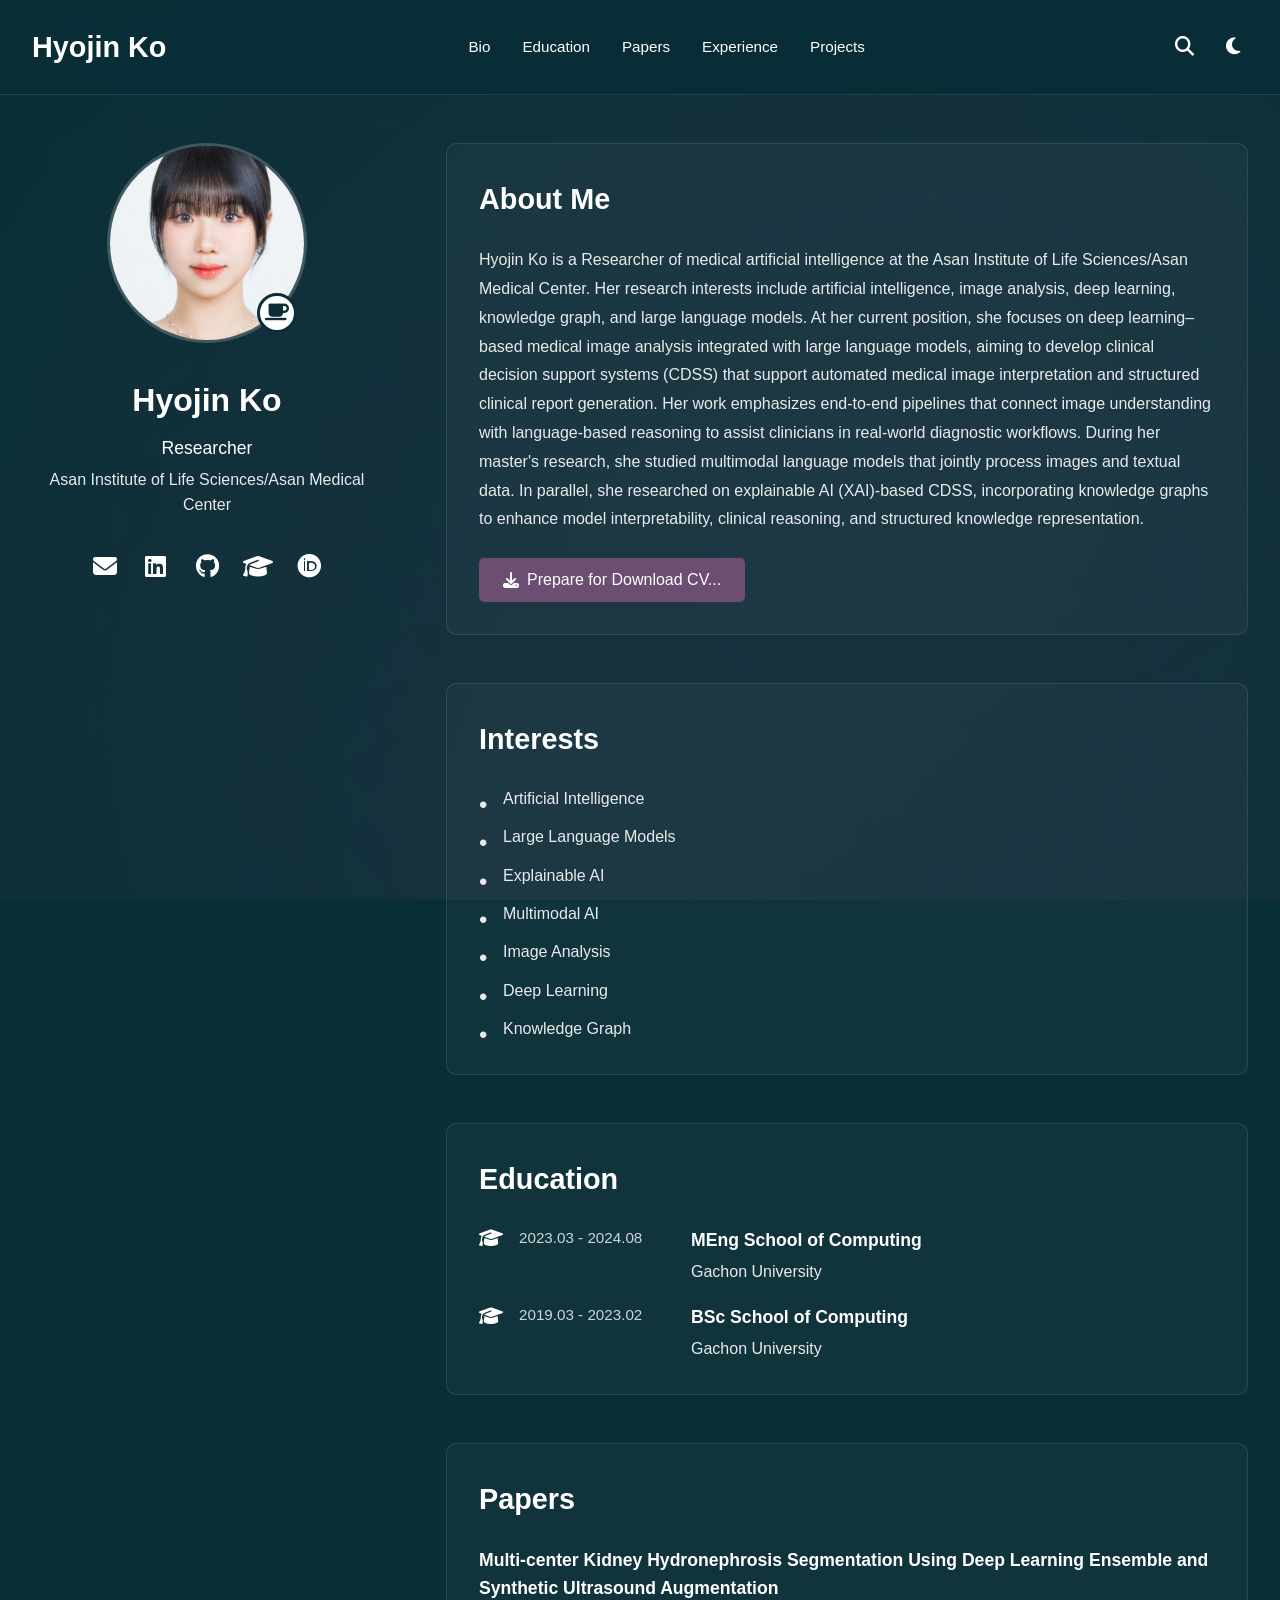
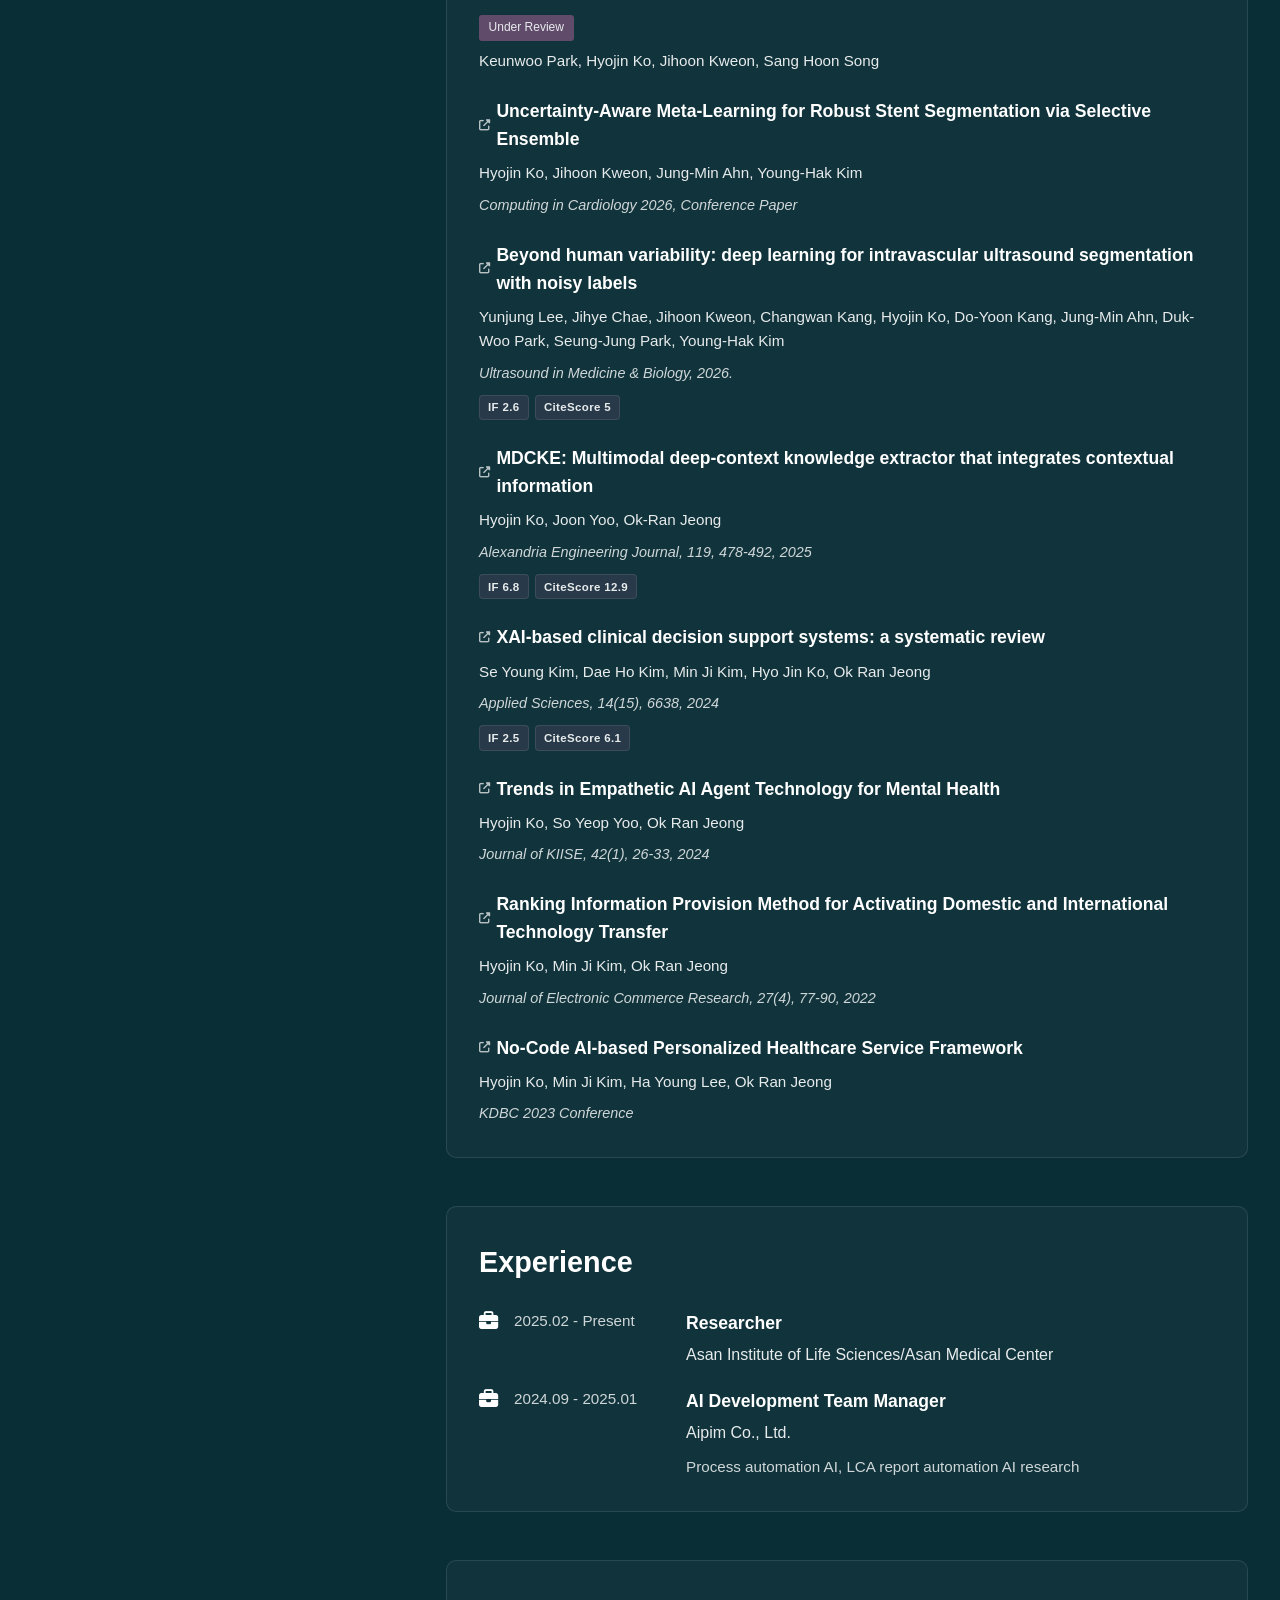
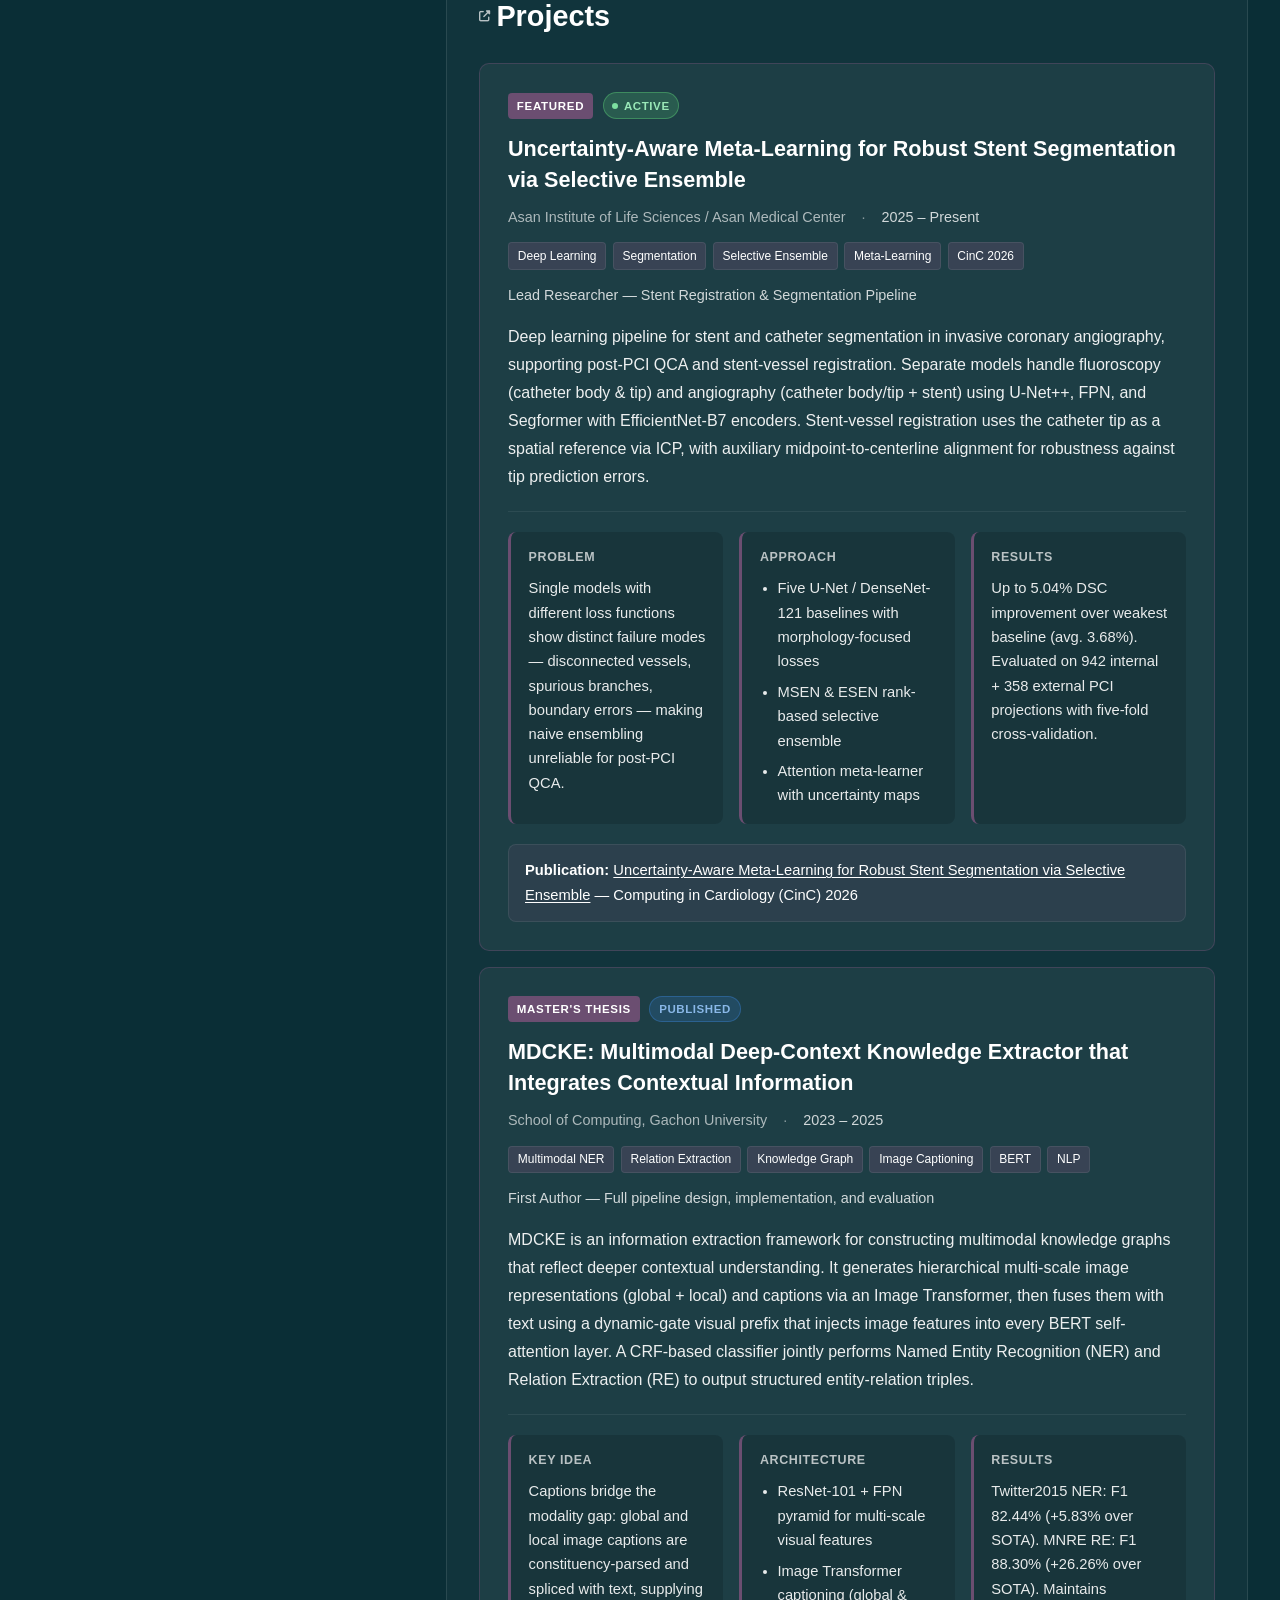
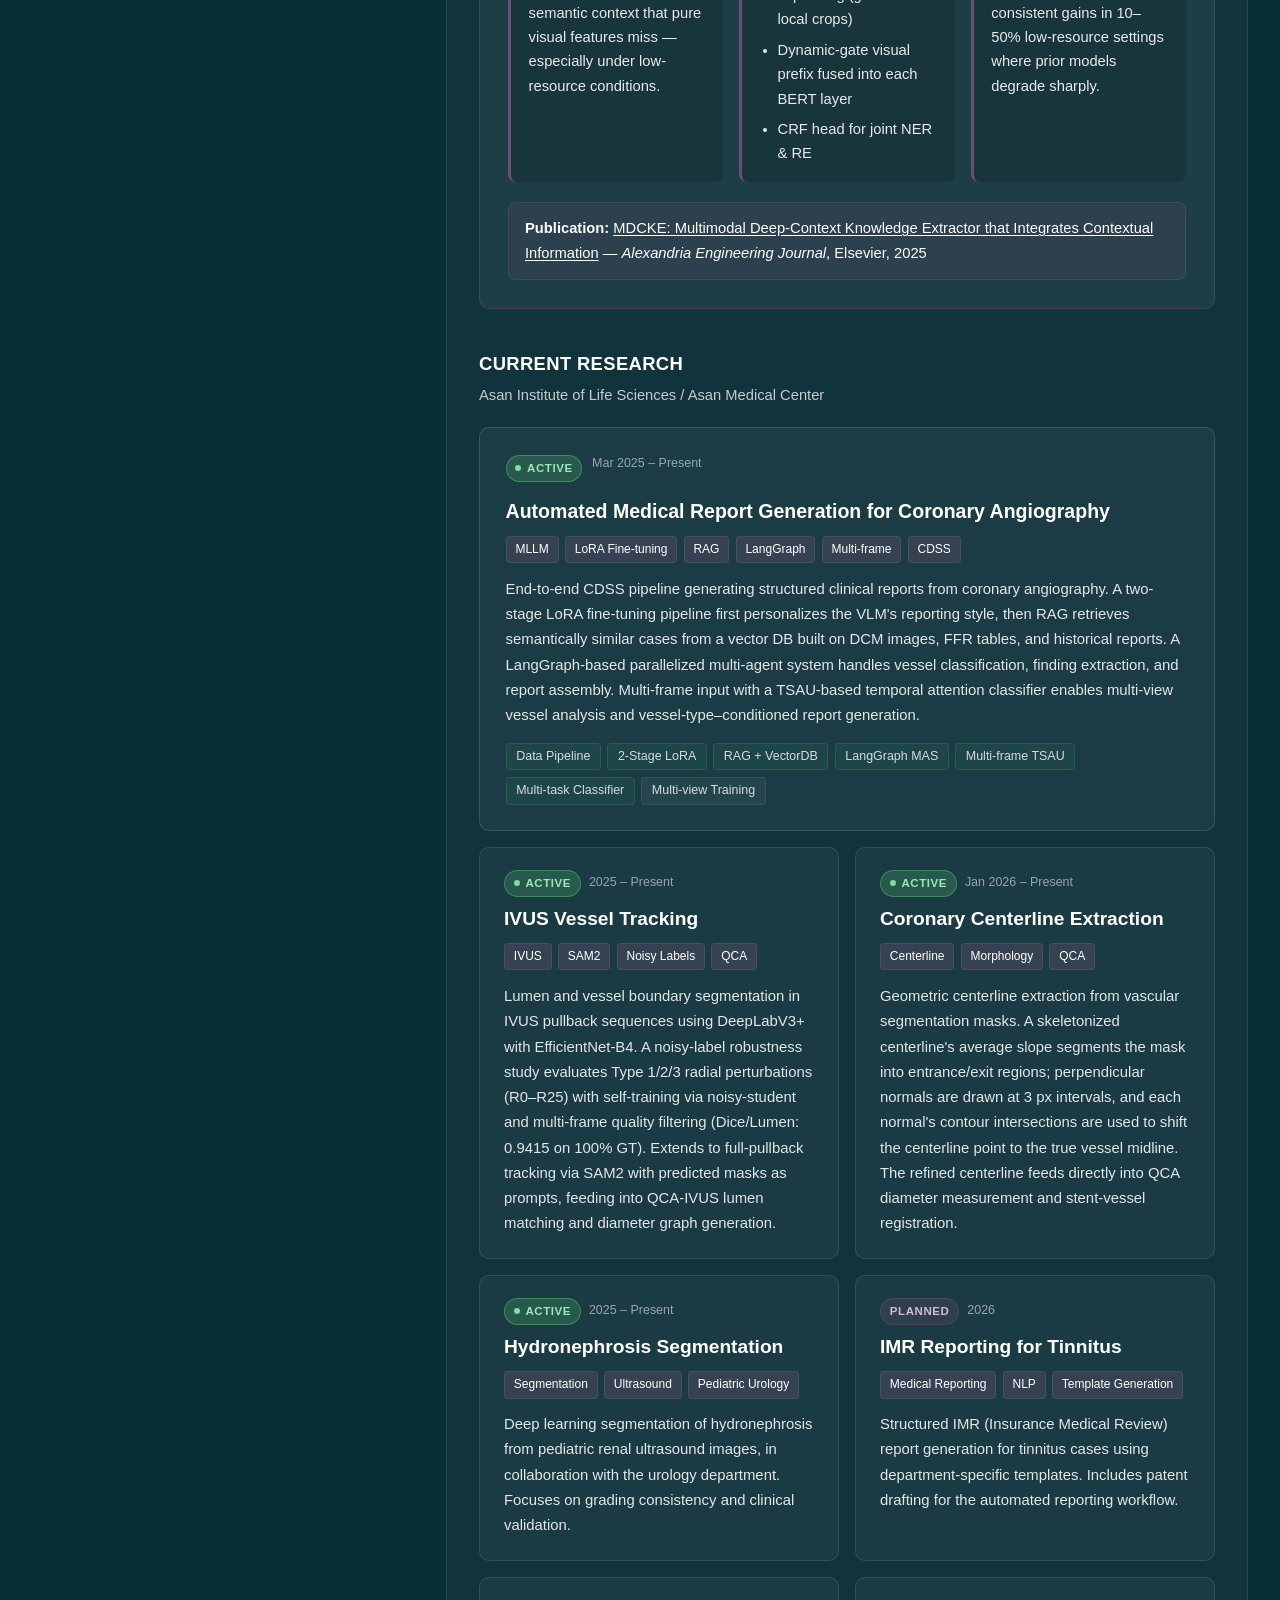
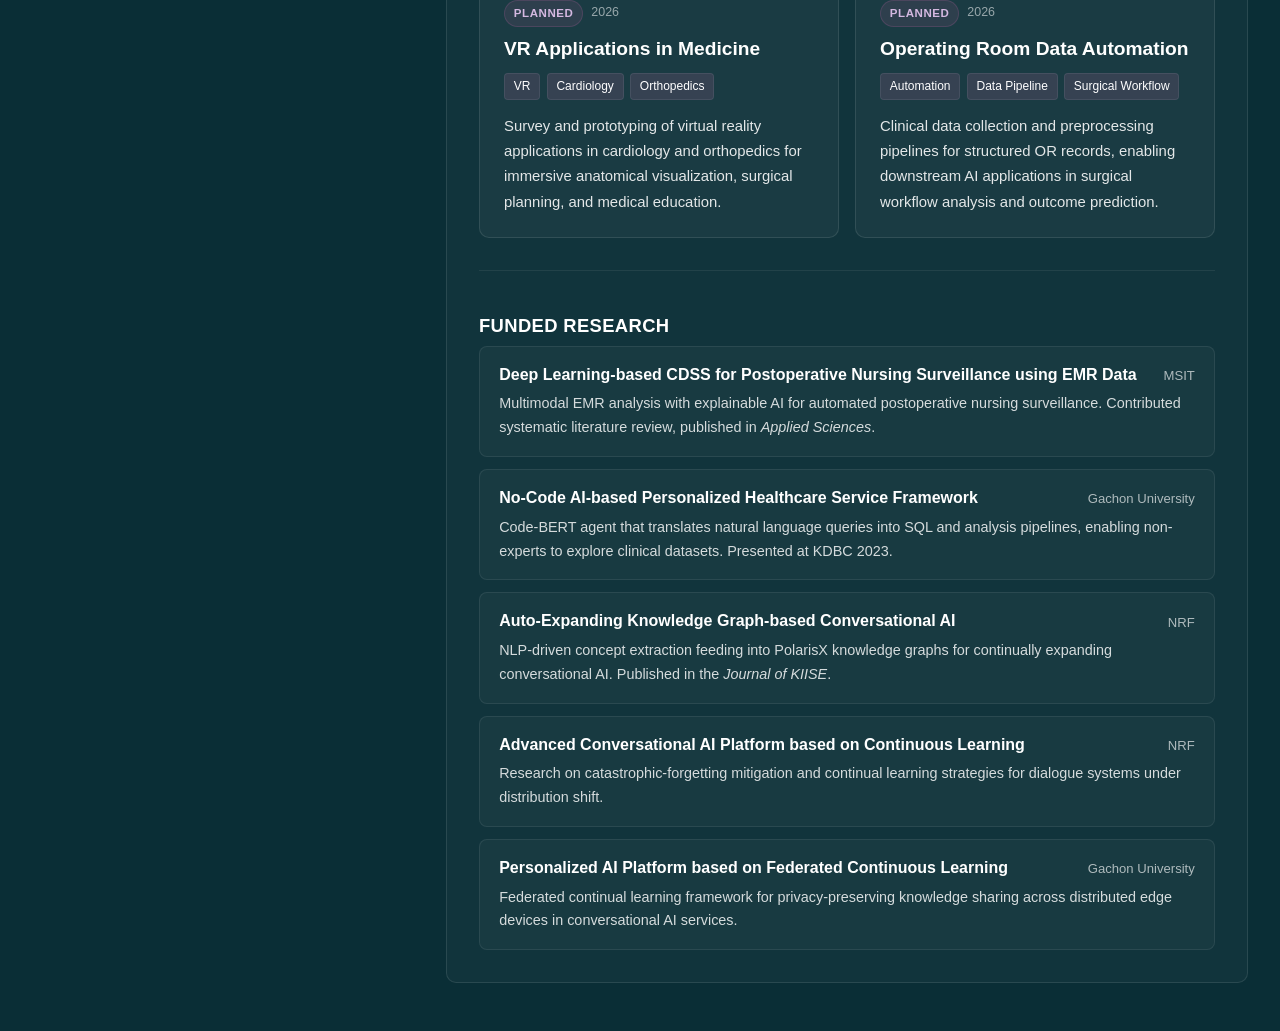
==== commit 5a108507: "Add journal IF and CiteScore metrics to papers section" ====
--- a/index.html
+++ b/index.html
@@ -157,6 +157,10 @@
                                 </div>
                                 <div class="paper-authors">Yunjung Lee, Jihye Chae, Jihoon Kweon, Changwan Kang, Hyojin Ko, Do-Yoon Kang, Jung-Min Ahn, Duk-Woo Park, Seung-Jung Park, Young-Hak Kim</div>
                                 <div class="paper-venue">Ultrasound in Medicine & Biology, 2026.</div>
+                                <div class="paper-metrics">
+                                    <span class="paper-metric">IF 2.6</span>
+                                    <span class="paper-metric">CiteScore 5</span>
+                                </div>
                             </div>
                         </li>
                         <li>
@@ -169,6 +173,10 @@
                                 </div>
                                 <div class="paper-authors">Hyojin Ko, Joon Yoo, Ok-Ran Jeong</div>
                                 <div class="paper-venue">Alexandria Engineering Journal, 119, 478-492, 2025</div>
+                                <div class="paper-metrics">
+                                    <span class="paper-metric">IF 6.8</span>
+                                    <span class="paper-metric">CiteScore 12.9</span>
+                                </div>
                             </div>
                         </li>
                         <li>
@@ -181,6 +189,10 @@
                                 </div>
                                 <div class="paper-authors">Se Young Kim, Dae Ho Kim, Min Ji Kim, Hyo Jin Ko, Ok Ran Jeong</div>
                                 <div class="paper-venue">Applied Sciences, 14(15), 6638, 2024</div>
+                                <div class="paper-metrics">
+                                    <span class="paper-metric">IF 2.5</span>
+                                    <span class="paper-metric">CiteScore 6.1</span>
+                                </div>
                             </div>
                         </li>
                         <li>
@@ -442,7 +454,7 @@
                             <article class="project-card">
                                 <div class="project-card-header">
                                     <span class="project-status project-status--planned">Planned</span>
-                                    <span class="project-card-period">2025</span>
+                                    <span class="project-card-period">2026</span>
                                 </div>
                                 <h3 class="project-title">IMR Reporting for Tinnitus</h3>
                                 <div class="project-meta">
@@ -458,7 +470,7 @@
                             <article class="project-card">
                                 <div class="project-card-header">
                                     <span class="project-status project-status--planned">Planned</span>
-                                    <span class="project-card-period">2025</span>
+                                    <span class="project-card-period">2026</span>
                                 </div>
                                 <h3 class="project-title">VR Applications in Medicine</h3>
                                 <div class="project-meta">
@@ -474,7 +486,7 @@
                             <article class="project-card">
                                 <div class="project-card-header">
                                     <span class="project-status project-status--planned">Planned</span>
-                                    <span class="project-card-period">2025</span>
+                                    <span class="project-card-period">2026</span>
                                 </div>
                                 <h3 class="project-title">Operating Room Data Automation</h3>
                                 <div class="project-meta">
--- a/styles.css
+++ b/styles.css
@@ -981,6 +981,26 @@
     font-style: italic;
 }
 
+.paper-metrics {
+    display: flex;
+    flex-wrap: wrap;
+    gap: 0.4rem;
+    margin-top: 0.15rem;
+}
+
+.paper-metric {
+    font-size: 0.72rem;
+    font-weight: 600;
+    letter-spacing: 0.03em;
+    padding: 0.15rem 0.5rem;
+    border-radius: 4px;
+    background: rgba(107, 78, 113, 0.3);
+    border: 1px solid rgba(255, 255, 255, 0.1);
+    color: var(--text-color);
+    opacity: 0.9;
+    font-style: normal;
+}
+
 @media (max-width: 1024px) {
     .container {
         grid-template-columns: 1fr;
